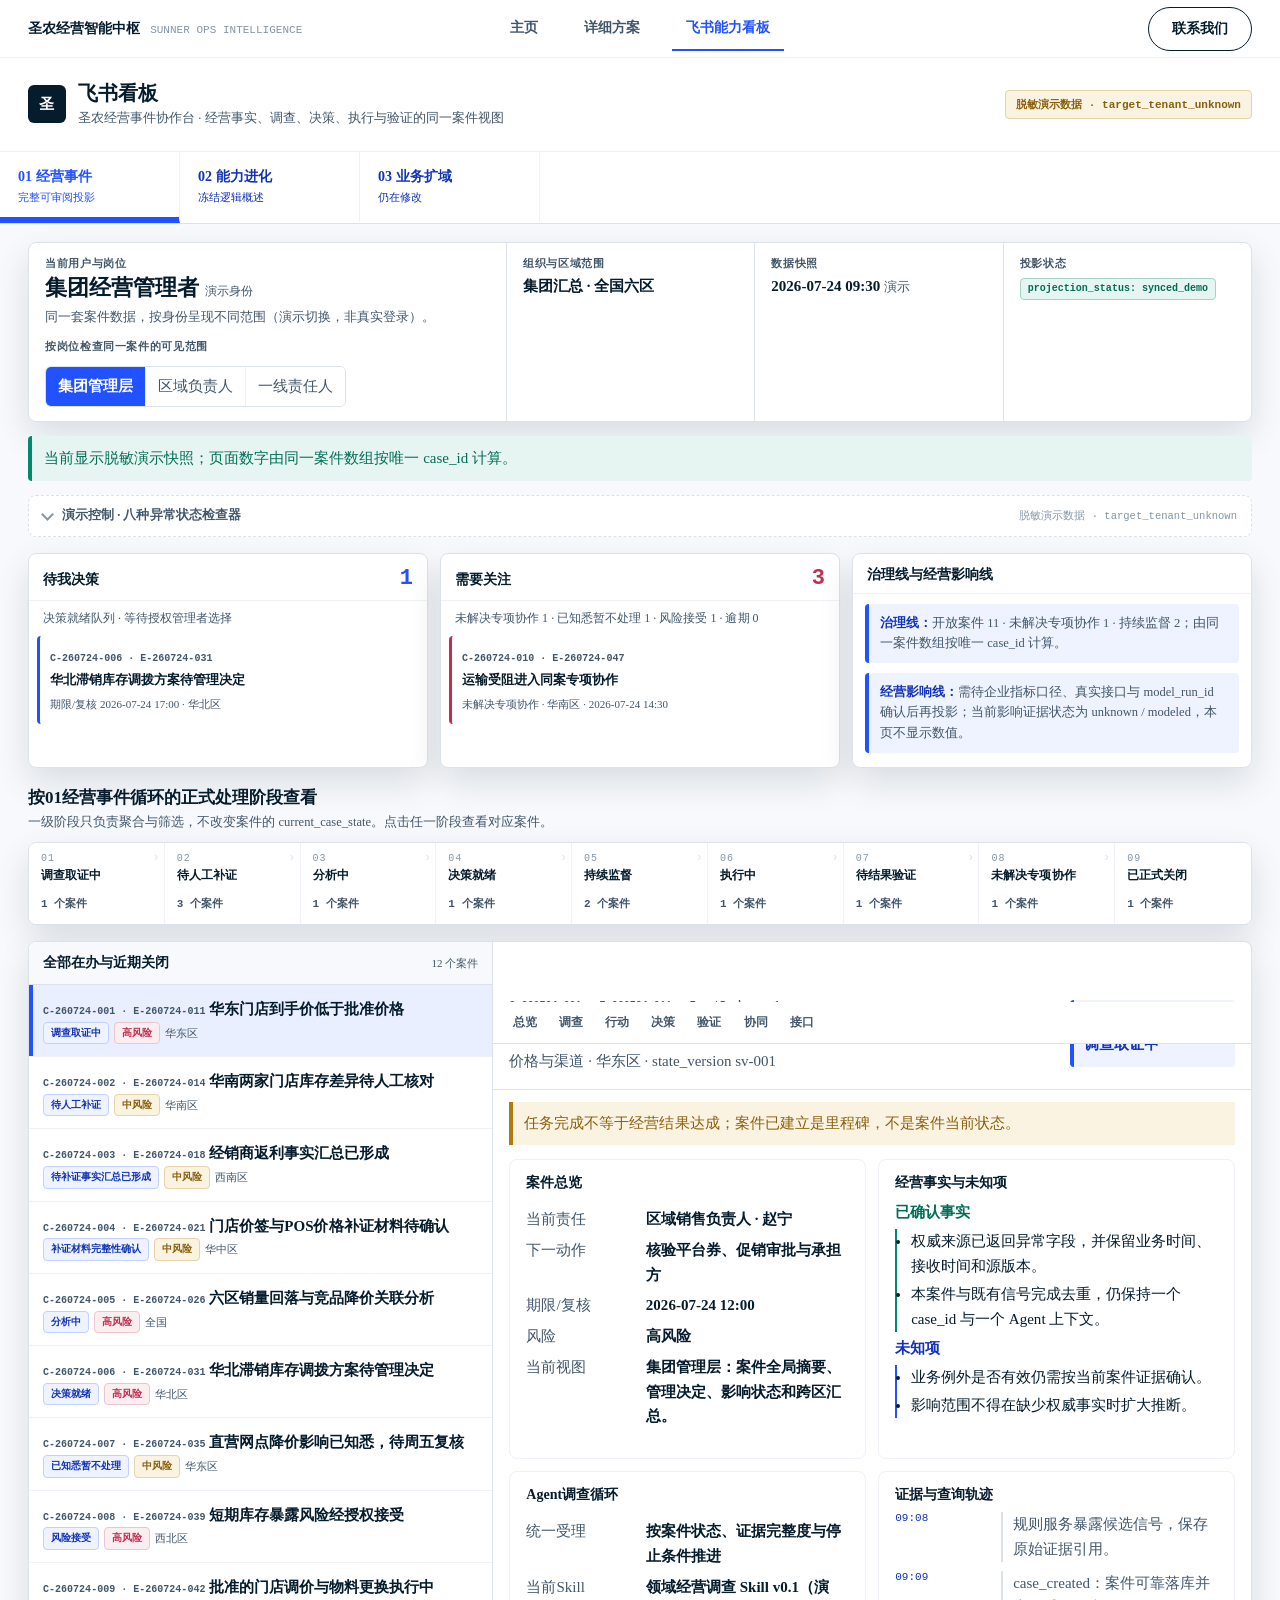
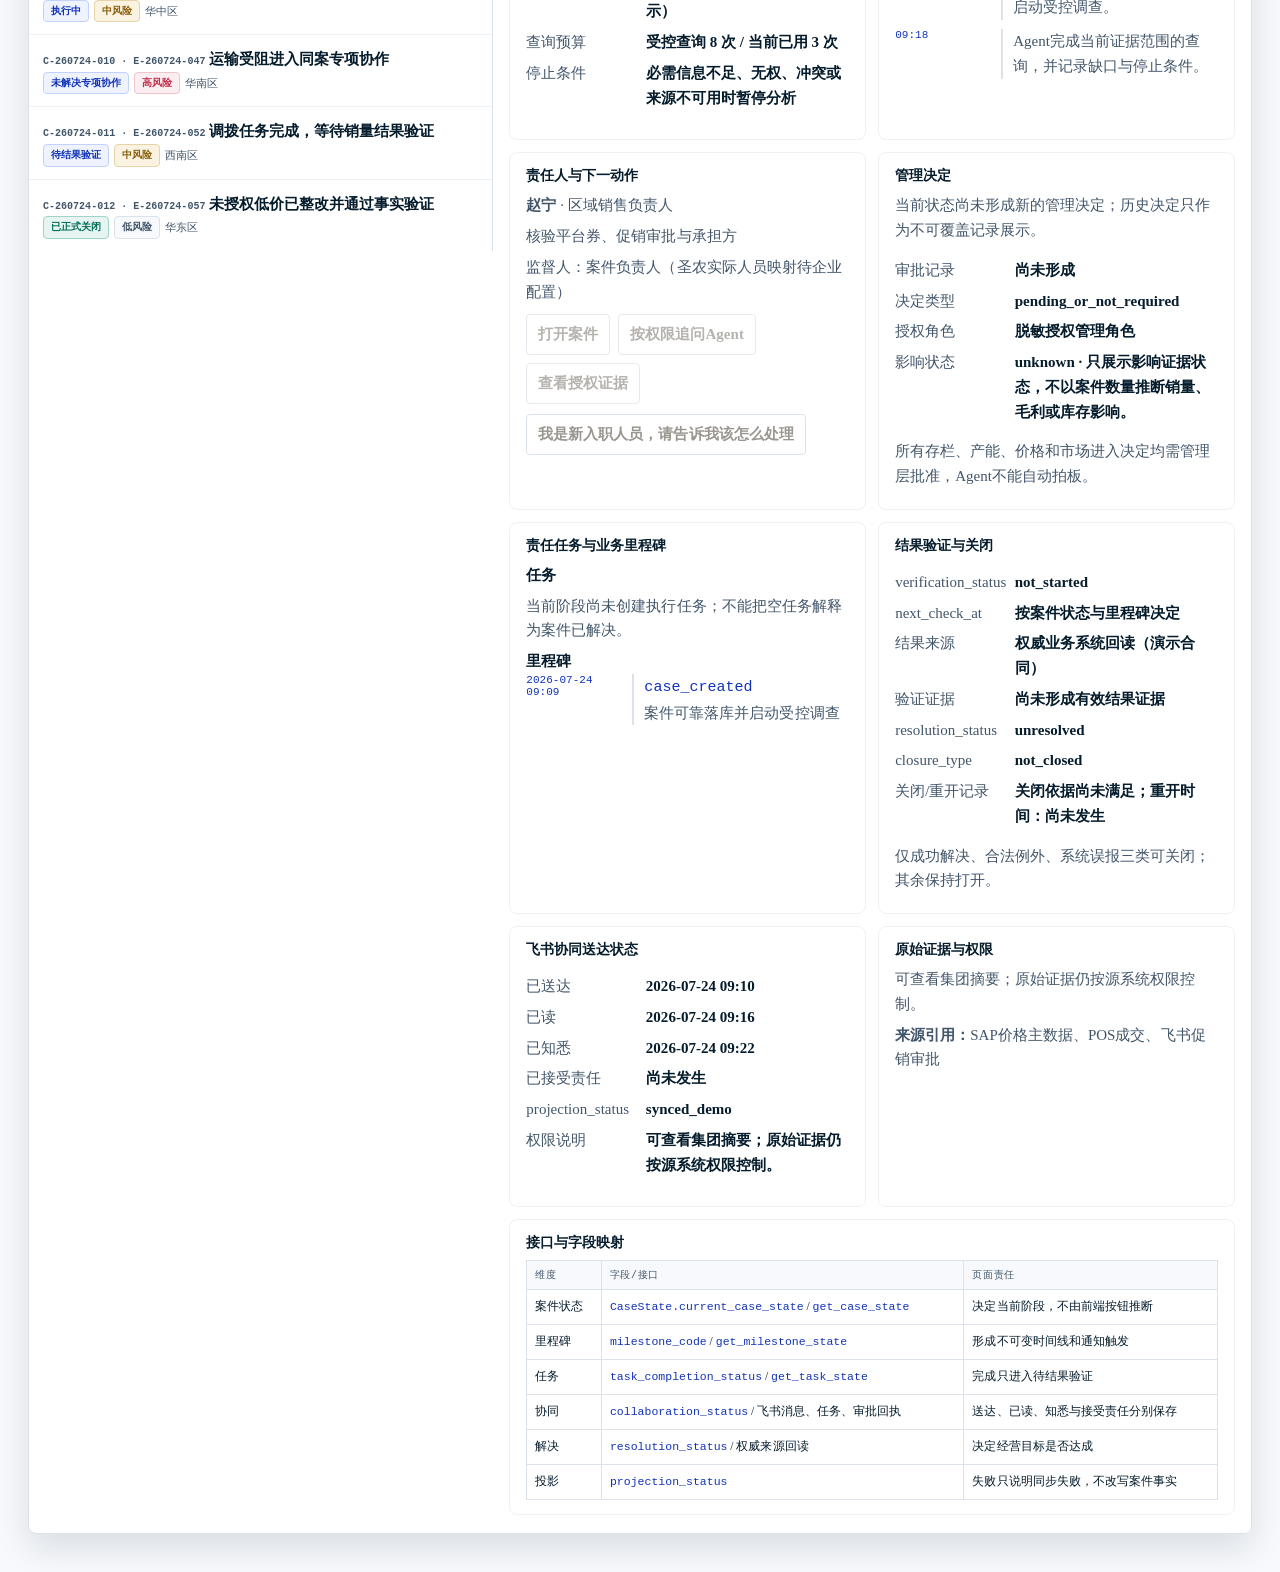
==== dashboard/index.html @ e21304a8 "feat: 新首页 + 三循环灵动报告网站" ====
<!doctype html>
<html lang="zh-CN">
<head>
  <meta charset="utf-8">
  <meta name="viewport" content="width=device-width, initial-scale=1">
  <title>飞书看板 · 圣农经营智能中枢</title>
  <style data-visual-language="sunner-editorial">
    :root {
      color-scheme: light;
      --paper: #ffffff;
      --paper-hi: #f7f9fc;
      --ink: #051c2c;
      --ink-md: #42566a;
      --ink-lo: #8595a6;
      --line: #dbe2ea;
      --line-lo: #eef1f6;
      --accent: #2251ff;
      --accent-deep: #1233b8;
      --accent-wash: #e9efff;
      --accent-soft: #eef3ff;
      --accent-line: #c2d1ff;
      --copper: #b07a10;
      --copper-ink: #8a5f0c;
      --copper-soft: #faf3e2;
      --copper-line: #e6d3a8;
      --green: #008a6d;
      --green-ink: #006e57;
      --green-soft: #e6f5f1;
      --green-line: #9fd4c6;
      --neg: #c22f4e;
      --neg-soft: #fbeef1;
      --neg-line: #eec4cd;
      --neutral-action: #9a9690;
      --serif: "et-book", "Iowan Old Style", "Songti SC", "Noto Serif CJK SC", Palatino, Georgia, serif;
      --mono: Menlo, Consolas, "SF Mono", ui-monospace, monospace;
      --shadow: 0 14px 34px rgba(5, 28, 44, .12);
      --radius: 8px;
    }

    * { box-sizing: border-box; }
    html { min-width: 0; background: var(--paper); scroll-behavior: smooth; }
    body {
      margin: 0;
      min-width: 0;
      color: var(--ink);
      background: var(--paper);
      font: 15px/1.65 var(--serif);
      letter-spacing: 0.001em;
    }
    a { color: var(--accent-deep); text-decoration: none; }
    a:hover { color: var(--accent); }
    button, select, input { font: inherit; letter-spacing: inherit; }
    button { cursor: pointer; }
    button:focus-visible, select:focus-visible, input:focus-visible, [tabindex]:focus-visible, a:focus-visible, summary:focus-visible {
      outline: 2px solid var(--accent);
      outline-offset: 2px;
    }
    ::selection { background: rgba(34, 81, 255, .15); }
    [hidden] { display: none !important; }

    #progress-bar {
      position: fixed; top: 0; left: 0; right: 0; height: 2px;
      background: var(--accent); transform-origin: 0 50%; transform: scaleX(0);
      z-index: 120;
    }

    .topnav {
      position: sticky; top: 0; z-index: 100;
      display: grid; grid-template-columns: 1fr auto 1fr; align-items: center;
      padding: 0 28px; min-height: 58px;
      background: rgba(255, 255, 255, .92); backdrop-filter: blur(8px);
      border-bottom: 1px solid var(--line-lo);
    }
    .topnav .brand { font: 700 14px var(--serif); color: var(--ink); }
    .topnav .brand span { color: var(--ink-lo); font: 11px var(--mono); margin-left: 10px; }
    .topnav .center { display: flex; gap: 18px; }
    .topnav .center > a, .topnav .nav-item > a {
      min-height: 44px; display: inline-flex; align-items: center;
      padding: 8px 14px; color: var(--ink-md); font: 700 13.5px var(--serif);
      border-bottom: 2px solid transparent;
    }
    .topnav .center > a:hover, .topnav .nav-item > a:hover { color: var(--ink); }
    .topnav .center > a.active, .topnav .nav-item > a.active { color: var(--accent); border-bottom-color: var(--accent); }

    .dd { position: relative; }
    .dd .menu {
      position: absolute; z-index: 120;
      background: #fff; border: 1.5px solid var(--ink); border-radius: 8px;
      box-shadow: 0 14px 34px rgba(5, 28, 44, .12);
      opacity: 0; visibility: hidden;
      transition: opacity 180ms cubic-bezier(0.16, 1, 0.3, 1) 120ms, transform 180ms cubic-bezier(0.16, 1, 0.3, 1) 120ms, visibility 0s linear 320ms;
    }
    .dd:hover .menu,
    .dd .trigger:focus-visible + .menu,
    .dd:focus-within .menu,
    .dd.open .menu {
      opacity: 1; visibility: visible;
      transition-delay: 0s, 0s, 0s;
    }
    .dd.esc-closed .menu { opacity: 0 !important; visibility: hidden !important; }
    .dd:hover .trigger, .dd:focus-within .trigger, .dd.open .trigger { color: var(--ink); }
    .menu a.mi {
      display: flex; align-items: baseline; gap: 10px;
      padding: 10px 12px; border-radius: 5px;
      color: var(--ink); font: 700 14px var(--serif); white-space: nowrap;
    }
    .menu a.mi:hover, .menu a.mi:focus-visible { background: var(--paper-hi); color: var(--accent); outline: none; }
    .menu a.mi .no { font: 10px var(--mono); color: var(--accent); letter-spacing: .12em; }
    .menu a.mi small { display: block; margin-top: 2px; font: 400 11.5px var(--serif); color: var(--ink-lo); white-space: nowrap; }
    .menu a.mi:hover small, .menu a.mi:focus-visible small { color: var(--ink-md); }
    .vb-menu { top: calc(100% + 4px); left: 50%; transform: translate(-50%, 6px); min-width: 250px; padding: 8px; }
    .dd:hover .vb-menu, .dd .trigger:focus-visible + .vb-menu, .dd:focus-within .vb-menu, .dd.open .vb-menu { transform: translate(-50%, 0); }
    .topnav .contact-link {
      justify-self: end; min-width: 104px; min-height: 44px;
      display: inline-flex; align-items: center; justify-content: center;
      padding: 8px 18px; border: 1px solid var(--ink); border-radius: 999px;
      color: var(--ink); font: 700 13.5px var(--serif);
      transition: color 180ms ease, background 180ms ease;
    }
    .topnav .contact-link:hover { color: #fff; background: var(--ink); }

    .app-shell { min-width: 0; background: var(--paper); }

    @keyframes pageFadeIn { from { opacity: 0; transform: translateY(10px); } to { opacity: 1; transform: none; } }
    .topnav { animation: pageFadeIn 480ms ease-out both; }
    .app-shell { animation: pageFadeIn 620ms ease-out 80ms both; }
    .topbar {
      display: flex;
      align-items: center;
      justify-content: space-between;
      gap: 20px;
      padding: 22px 28px;
      color: var(--ink);
      background: var(--paper);
      border-bottom: 1px solid var(--line-lo);
    }
    .topbar .brand { display: flex; align-items: center; gap: 12px; min-width: 0; }
    .brand-mark {
      display: grid;
      place-items: center;
      width: 38px;
      height: 38px;
      flex: 0 0 38px;
      color: #fff;
      background: var(--ink);
      border-radius: 6px;
      font-weight: 700;
    }
    .topbar .brand h1 { margin: 0; font: 700 20px/1.3 var(--serif); }
    .topbar .brand p { margin: 2px 0 0; color: var(--ink-md); font-size: 12.5px; }
    .environment {
      flex: 0 0 auto;
      padding: 6px 10px;
      color: var(--copper-ink);
      background: var(--copper-soft);
      border: 1px solid var(--copper-line);
      border-radius: 4px;
      font: 600 11px var(--mono);
    }

    .module-bar {
      display: flex;
      align-items: stretch;
      gap: 0;
      overflow-x: auto;
      background: var(--paper);
      border-bottom: 1px solid var(--line);
    }
    .module-tab {
      min-width: 180px;
      padding: 13px 18px;
      color: var(--ink-md);
      background: transparent;
      border: 0;
      border-right: 1px solid var(--line-lo);
      border-bottom: 3px solid transparent;
      text-align: left;
    }
    .module-tab strong { display: block; color: inherit; font-size: 14px; }
    .module-tab span { display: block; margin-top: 1px; font-size: 11px; font-family: var(--mono); }
    .module-tab:hover { color: var(--ink); background: var(--paper-hi); }
    .module-tab[data-module="evolution"],
    .module-tab[data-module="expansion"] { color: var(--accent-deep); }
    .module-tab[aria-selected="true"] {
      color: var(--accent);
      background: var(--paper);
      border-bottom-color: var(--accent);
      box-shadow: inset 0 -3px var(--accent);
    }
    .module-tab[data-module="evolution"][aria-selected="true"],
    .module-tab[data-module="expansion"][aria-selected="true"] {
      color: var(--accent-deep);
      background: var(--paper);
      border-bottom-color: var(--accent-deep);
      box-shadow: inset 0 -3px var(--accent-deep);
    }

    main { min-width: 0; padding: 18px 28px 44px; background: var(--paper-hi); }
    .pane { min-width: 0; max-width: 1600px; margin: 0 auto; }
    .identity-strip {
      display: grid;
      grid-template-columns: minmax(330px, 1.35fr) repeat(3, minmax(150px, .7fr));
      gap: 1px;
      overflow: hidden;
      background: var(--line);
      border: 1px solid var(--line);
      border-radius: var(--radius);
      box-shadow: var(--shadow);
    }
    .identity-cell { min-width: 0; padding: 14px 16px; background: var(--paper); }
    .eyebrow { color: var(--ink-md); font: 700 10.5px var(--mono); letter-spacing: .06em; }
    .identity-value { margin-top: 3px; font-weight: 700; overflow-wrap: anywhere; }
    .identity-value small { color: var(--ink-md); font-weight: 500; }
    .identity-value [data-projection-badge] { font-family: var(--mono); }
    .identity-lead .identity-value { font: 700 22px/1.3 var(--serif); }
    .identity-lead .identity-value small { font: 500 12px var(--serif); }
    .identity-note { margin: 5px 0 12px; color: var(--ink-md); font-size: 12.5px; }
    .identity-lead .segmented { margin-top: 6px; }

    .controls-row {
      display: flex;
      align-items: flex-end;
      gap: 24px;
      flex-wrap: wrap;
      margin: 0;
      padding: 4px 14px 14px;
    }
    .control-group { min-width: 0; }
    .control-label { display: block; margin-bottom: 6px; color: var(--ink-md); font: 700 10.5px var(--mono); letter-spacing: .06em; }
    .segmented { display: inline-flex; max-width: 100%; overflow-x: auto; border: 1px solid var(--line); border-radius: 6px; }
    .segmented button {
      min-height: 36px;
      padding: 7px 12px;
      white-space: nowrap;
      color: var(--ink-md);
      background: var(--paper);
      border: 0;
      border-right: 1px solid var(--line-lo);
    }
    .segmented button:last-child { border-right: 0; }
    .segmented button:hover { color: var(--ink); background: var(--paper-hi); }
    .segmented button[aria-pressed="true"] { color: #fff; background: var(--accent); font-weight: 700; }
    .runtime-select {
      min-height: 36px;
      min-width: 190px;
      padding: 6px 32px 6px 10px;
      color: var(--ink);
      background: var(--paper);
      border: 1px solid var(--line);
      border-radius: 6px;
    }

    .demo-controls {
      margin: 0 0 16px;
      background: var(--paper);
      border: 1px dashed var(--line);
      border-radius: var(--radius);
    }
    .demo-controls > summary {
      display: flex; align-items: center; gap: 10px;
      min-height: 40px; padding: 9px 14px;
      color: var(--ink-md); font: 700 12.5px var(--serif);
      cursor: pointer; list-style: none;
      border-radius: var(--radius);
    }
    .demo-controls > summary::-webkit-details-marker { display: none; }
    .demo-controls > summary::before {
      content: ""; width: 7px; height: 7px; flex: 0 0 7px;
      border-right: 2px solid var(--ink-lo); border-bottom: 2px solid var(--ink-lo);
      transform: rotate(45deg); margin-top: -3px;
      transition: transform 160ms ease;
    }
    .demo-controls[open] > summary::before { transform: rotate(225deg); margin-top: 3px; }
    .demo-controls > summary:hover { color: var(--ink); background: var(--paper-hi); }
    .demo-controls-hint { margin-left: auto; color: var(--ink-lo); font: 10.5px var(--mono); }
    .demo-controls > .controls-row { border-top: 1px solid var(--line-lo); padding-top: 12px; }
    .demo-controls-note { max-width: 560px; margin: 0; color: var(--ink-md); font-size: 12px; }

    .runtime-banner {
      margin: 14px 0;
      padding: 10px 12px;
      color: var(--green-ink);
      background: var(--green-soft);
      border-left: 4px solid var(--green);
      border-radius: 4px;
    }
    .runtime-banner[data-tone="warn"] { color: var(--copper-ink); background: var(--copper-soft); border-left-color: var(--copper); }
    .runtime-banner[data-tone="danger"] { color: var(--neg); background: var(--neg-soft); border-left-color: var(--neg); }
    body:has(#runtimeState option[value="loading"]:checked) .runtime-banner {
      color: var(--ink-md);
      background: var(--paper-hi);
      border-left-color: var(--ink-lo);
    }
    .runtime-blocker {
      min-height: 220px;
      margin: 14px 0;
      padding: 34px 24px;
      color: var(--ink);
      background: var(--paper);
      border: 1px solid var(--line);
      border-top: 4px solid var(--copper);
      border-radius: var(--radius);
      box-shadow: var(--shadow);
    }
    .runtime-blocker strong { display: block; margin-bottom: 8px; font-size: 17px; }
    .runtime-blocker p { max-width: 760px; margin: 0; color: var(--ink-md); }
    body:has(#runtimeState option[value="empty"]:checked) .runtime-blocker,
    body:has(#runtimeState option[value="stale"]:checked) .runtime-blocker { border-top-color: var(--copper); }
    body:has(#runtimeState option[value="forbidden"]:checked) .runtime-blocker,
    body:has(#runtimeState option[value="conflict"]:checked) .runtime-blocker,
    body:has(#runtimeState option[value="unavailable"]:checked) .runtime-blocker,
    body:has(#runtimeState option[value="projection_failed"]:checked) .runtime-blocker { border-top-color: var(--neg); }
    .pill.state[data-projection-badge] {
      color: var(--green-ink);
      background: var(--green-soft);
      border: 1px solid var(--green-line);
    }
    body:has(#runtimeState option[value="loading"]:checked) .pill.state[data-projection-badge] {
      color: var(--ink-md);
      background: var(--paper-hi);
      border-color: var(--line);
    }
    body:has(#runtimeState option[value="empty"]:checked) .pill.state[data-projection-badge],
    body:has(#runtimeState option[value="stale"]:checked) .pill.state[data-projection-badge] {
      color: var(--copper-ink);
      background: var(--copper-soft);
      border-color: var(--copper-line);
    }
    body:has(#runtimeState option[value="forbidden"]:checked) .pill.state[data-projection-badge],
    body:has(#runtimeState option[value="conflict"]:checked) .pill.state[data-projection-badge],
    body:has(#runtimeState option[value="unavailable"]:checked) .pill.state[data-projection-badge],
    body:has(#runtimeState option[value="projection_failed"]:checked) .pill.state[data-projection-badge] {
      color: var(--neg);
      background: var(--neg-soft);
      border-color: var(--neg-line);
    }

    .role-home {
      display: grid;
      grid-template-columns: repeat(3, minmax(0, 1fr));
      gap: 12px;
      margin: 0 0 18px;
    }
    .rh-card {
      min-width: 0;
      display: flex; flex-direction: column;
      background: var(--paper);
      border: 1px solid var(--line);
      border-radius: var(--radius);
      box-shadow: var(--shadow);
      overflow: hidden;
    }
    .rh-head {
      display: flex; align-items: baseline; justify-content: space-between; gap: 8px;
      padding: 12px 14px 9px;
      border-bottom: 1px solid var(--line-lo);
    }
    .rh-head h3 { margin: 0; font: 700 14px var(--serif); }
    .rh-count { font: 700 22px var(--mono); color: var(--accent); }
    .rh-tone-warn .rh-count { color: var(--copper); }
    .rh-tone-neg .rh-count { color: var(--neg); }
    .rh-sub { margin: 0; padding: 8px 14px 0; color: var(--ink-md); font-size: 12px; }
    .rh-list { display: grid; gap: 2px; padding: 8px; }
    .queue-row {
      display: block; width: 100%; min-width: 0;
      padding: 8px 10px;
      color: var(--ink);
      background: var(--paper);
      border: 0;
      border-left: 3px solid var(--accent);
      border-radius: 4px;
      text-align: left;
    }
    .rh-tone-warn .queue-row { border-left-color: var(--copper); }
    .rh-tone-neg .queue-row { border-left-color: var(--neg); }
    .queue-row:hover { background: var(--paper-hi); }
    .queue-row .q-id { color: var(--ink-md); font: 600 10px var(--mono); }
    .queue-row .q-title { display: block; margin: 2px 0; font: 700 13px var(--serif); overflow-wrap: anywhere; }
    .queue-row .q-meta { color: var(--ink-md); font-size: 11px; }
    .rh-empty {
      margin: 10px 12px 14px;
      padding: 10px 12px;
      color: var(--ink-md);
      background: var(--paper-hi);
      border: 1px dashed var(--line);
      border-radius: 6px;
      font-size: 12.5px;
    }
    .rh-note {
      margin: 10px 12px 0;
      padding: 9px 11px;
      color: var(--ink-md);
      background: var(--accent-soft);
      border-left: 4px solid var(--accent);
      border-radius: 4px;
      font-size: 12.5px;
    }
    .rh-note:last-child { margin-bottom: 14px; }
    .rh-note strong { color: var(--accent-deep); }
    .rh-actions { margin-top: auto; padding: 12px 14px 14px; }
    .rh-dist { display: grid; padding: 8px 14px 4px; }
    .rh-dist-row {
      display: flex; align-items: baseline; justify-content: space-between; gap: 10px;
      padding: 5px 0;
      border-bottom: 1px solid var(--line-lo);
      font-size: 12.5px;
    }
    .rh-dist-row:last-child { border-bottom: 0; }
    .rh-dist-row b { font: 700 13px var(--mono); color: var(--accent); }

    .section-title { margin: 0; font: 700 17px/1.4 var(--serif); }
    .section-help { margin: 2px 0 10px; color: var(--ink-md); font-size: 12.5px; }
    .stage-nav {
      display: grid;
      grid-template-columns: repeat(9, minmax(0, 1fr));
      gap: 0;
      overflow: hidden;
      padding-bottom: 0;
      background: var(--paper);
      border: 1px solid var(--line);
      border-radius: var(--radius);
      box-shadow: var(--shadow);
    }
    .stage-button {
      position: relative;
      min-width: 0;
      min-height: 76px;
      padding: 10px 12px 9px;
      color: var(--ink-md);
      background: var(--paper);
      border: 0;
      border-right: 1px solid var(--line-lo);
      border-radius: 0;
      text-align: left;
    }
    .stage-button:last-child { border-right: 0; }
    .stage-button:not(:last-child)::after {
      content: "›";
      position: absolute; right: 4px; top: 8px;
      color: var(--line); font: 12px var(--mono);
    }
    .stage-button:hover { color: var(--ink); background: var(--paper-hi); }
    .stage-button[aria-pressed="true"] {
      color: var(--accent);
      background: var(--accent-soft);
      box-shadow: inset 0 -3px var(--accent);
    }
    .stage-index { display: block; color: var(--ink-lo); font: 10px var(--mono); letter-spacing: .1em; }
    .stage-button[aria-pressed="true"] .stage-index { color: var(--accent); }
    .stage-name { display: block; margin: 2px 0 4px; font-size: 12px; font-weight: 700; color: var(--ink); overflow-wrap: anywhere; }
    .stage-button[aria-pressed="true"] .stage-name { color: var(--accent); }
    .stage-count { font: 600 11px var(--mono); }
    .stage-button:disabled { cursor: not-allowed; opacity: .55; }
    .substate-panel {
      display: flex;
      align-items: center;
      gap: 8px;
      margin-top: 8px;
      padding: 9px 10px;
      background: var(--copper-soft);
      border: 1px solid var(--copper-line);
      border-radius: 6px;
    }
    .substate-panel > span { color: var(--copper-ink); font-size: 12px; font-weight: 700; }
    .substate-panel button {
      padding: 6px 10px;
      color: var(--copper-ink);
      background: #fff;
      border: 1px solid #d9c48f;
      border-radius: 4px;
    }
    .substate-panel button:hover { background: var(--paper-hi); }
    .substate-panel button[aria-pressed="true"] { color: #fff; background: var(--copper); border-color: var(--copper); }

    .case-workspace {
      display: grid;
      grid-template-columns: minmax(330px, 38fr) minmax(0, 62fr);
      gap: 0;
      margin-top: 16px;
      min-width: 0;
      align-items: start;
      overflow: hidden;
      background: var(--paper);
      border: 1px solid var(--line);
      border-radius: var(--radius);
      box-shadow: var(--shadow);
    }
    .case-list-shell, .case-detail {
      min-width: 0;
      background: var(--paper);
    }
    .case-list-shell { border-right: 1px solid var(--line); }
    .case-detail-col { min-width: 0; display: flex; flex-direction: column; }
    .detail-anchor {
      display: flex; align-items: center; gap: 2px;
      overflow-x: auto;
      padding: 8px 10px;
      background: var(--paper);
      border-bottom: 1px solid var(--line);
      position: sticky; top: 60px; z-index: 20;
    }
    .detail-anchor a {
      flex: 0 0 auto;
      padding: 5px 10px; border-radius: 999px;
      color: var(--ink-md); font: 700 11.5px var(--serif);
    }
    .detail-anchor a:hover, .detail-anchor a:focus-visible { color: var(--accent); background: var(--accent-soft); outline: none; }
    .panel-header {
      display: flex;
      align-items: center;
      justify-content: space-between;
      gap: 8px;
      padding: 12px 14px;
      background: var(--paper-hi);
      border-bottom: 1px solid var(--line);
    }
    .panel-header h3 { margin: 0; font: 700 14px var(--serif); }
    .panel-header span { color: var(--ink-md); font-size: 11px; }
    .case-list { display: grid; max-height: 980px; overflow-y: auto; background: var(--paper); }
    .case-row {
      display: block;
      width: 100%;
      min-width: 0;
      padding: 12px 14px;
      color: inherit;
      background: var(--paper);
      border: 0;
      border-bottom: 1px solid var(--line-lo);
      text-align: left;
    }
    .case-row:last-child { border-bottom: 0; }
    .case-row:hover { background: var(--paper-hi); }
    .case-row[aria-current="true"] { background: var(--accent-wash); box-shadow: inset 4px 0 var(--accent); }
    .case-id { color: var(--ink-md); font: 600 10px var(--mono); }
    .case-title { margin: 3px 0 7px; font-weight: 700; overflow-wrap: anywhere; }
    .case-meta { display: flex; flex-wrap: wrap; gap: 5px; align-items: center; color: var(--ink-md); font-size: 11px; }
    .pill {
      display: inline-flex; align-items: center; min-height: 22px;
      padding: 2px 7px;
      border: 1px solid var(--line);
      border-radius: 4px;
      font-size: 10px;
      font-weight: 700;
    }
    .pill.state { color: var(--accent-deep); background: var(--accent-soft); border-color: var(--accent-line); }
    .case-row[data-case-state="closed"] .pill.state { color: var(--green-ink); background: var(--green-soft); border-color: var(--green-line); }
    .pill.risk-high { color: var(--neg); background: var(--neg-soft); border-color: var(--neg-line); }
    .pill.risk-medium { color: var(--copper-ink); background: var(--copper-soft); border-color: var(--copper-line); }
    .pill.risk-low { color: var(--ink-md); background: var(--paper-hi); border-color: var(--line); }

    .case-detail { overflow: hidden; }
    .case-hero {
      display: flex;
      align-items: flex-start;
      justify-content: space-between;
      gap: 16px;
      padding: 16px;
      background: var(--paper);
      border-bottom: 1px solid var(--line);
    }
    .case-hero h2 { margin: 4px 0 7px; font: 700 20px/1.35 var(--serif); overflow-wrap: anywhere; }
    .case-hero p { margin: 0; color: var(--ink-md); }
    .case-state-box { flex: 0 0 165px; padding: 10px; background: var(--accent-soft); border-left: 4px solid var(--accent); border-radius: 4px; }
    .case-state-box small { display: block; color: var(--ink-md); font-family: var(--mono); }
    .case-state-box strong { display: block; margin-top: 2px; color: var(--accent-deep); overflow-wrap: anywhere; }
    .truth-note {
      margin: 12px 16px 0;
      padding: 9px 11px;
      color: var(--copper-ink);
      background: var(--copper-soft);
      border-left: 4px solid var(--copper);
    }
    .detail-grid { display: grid; grid-template-columns: repeat(2, minmax(0, 1fr)); gap: 12px; padding: 14px 16px 18px; }
    .detail-section {
      min-width: 0;
      padding: 14px 16px;
      background: var(--paper);
      border: 1px solid var(--line-lo);
      border-radius: 8px;
      scroll-margin-top: 132px;
    }
    .detail-section.full { grid-column: 1 / -1; }
    .detail-section h3 { margin: 0 0 8px; font: 700 14px var(--serif); }
    .detail-section p { margin: 6px 0; color: var(--ink-md); }
    .detail-section:nth-child(2) > strong:first-of-type { color: var(--green-ink); }
    .detail-section:nth-child(2) > strong:nth-of-type(2) { color: var(--accent-deep); }
    .detail-section:nth-child(2) > .fact-list:first-of-type {
      padding-left: 14px;
      border-left: 2px solid var(--green);
    }
    .detail-section:nth-child(2) > .fact-list:nth-of-type(2) {
      padding-left: 14px;
      border-left: 2px solid var(--accent);
    }
    .fact-list, .mini-list { margin: 0; padding-left: 18px; }
    .fact-list li, .mini-list li { margin: 4px 0; overflow-wrap: anywhere; }
    .kv-grid { display: grid; grid-template-columns: minmax(105px, .7fr) minmax(0, 1.3fr); gap: 6px 10px; }
    .kv-grid dt { color: var(--ink-md); }
    .kv-grid dd { margin: 0; font-weight: 600; overflow-wrap: anywhere; }
    .timeline { display: grid; gap: 9px; }
    .timeline-item { display: grid; grid-template-columns: 96px minmax(0, 1fr); gap: 10px; }
    .timeline-item time { color: var(--accent-deep); font: 11px var(--mono); }
    .timeline-item div { padding-left: 10px; border-left: 2px solid var(--line); color: var(--ink-md); overflow-wrap: anywhere; }
    .action-row { display: flex; flex-wrap: wrap; gap: 8px; margin-top: 10px; }
    .action-button {
      min-height: 36px;
      padding: 7px 11px;
      color: #fff;
      background: var(--accent);
      border: 1px solid var(--accent);
      border-radius: 4px;
      font-weight: 700;
    }
    .action-button:hover { background: var(--accent-deep); border-color: var(--accent-deep); }
    .action-button.secondary {
      color: var(--neutral-action);
      background: var(--paper);
      border-color: var(--line);
    }
    .action-button.secondary:hover { color: var(--ink-md); border-color: var(--ink-lo); }
    .action-button[aria-disabled="true"] { cursor: default; opacity: .72; }
    .permission-box { padding: 9px 10px; color: var(--neg); background: var(--neg-soft); border: 1px solid var(--neg-line); border-radius: 4px; }
    .code-table { width: 100%; border-collapse: collapse; font-size: 11.5px; background: var(--paper); }
    .code-table th, .code-table td { padding: 7px 8px; border: 1px solid var(--line); text-align: left; vertical-align: top; overflow-wrap: anywhere; }
    .code-table th { color: var(--ink-md); background: var(--paper-hi); font: 10px var(--mono); letter-spacing: .06em; }
    code { color: var(--accent-deep); font-family: var(--mono); overflow-wrap: anywhere; }

    .boundary-page { max-width: 1050px; margin: 0 auto; }
    .boundary-header {
      padding: 22px;
      background: var(--paper);
      border: 1.5px solid var(--ink);
      border-radius: var(--radius);
      box-shadow: var(--shadow);
    }
    .boundary-header h2 { margin: 4px 0 8px; font: 700 23px/1.3 var(--serif); }
    .boundary-header p { margin: 0; color: var(--ink-md); }
    .status-ribbon {
      display: inline-block; padding: 5px 8px;
      color: var(--accent-deep);
      background: var(--accent-soft);
      border: 1px solid var(--accent-line);
      border-radius: 4px;
      font: 600 11px var(--mono);
    }
    .logic-flow { display: grid; grid-template-columns: repeat(4, minmax(0, 1fr)); gap: 8px; margin-top: 14px; }
    .logic-node {
      position: relative; min-height: 76px; padding: 11px;
      color: var(--ink);
      background: var(--paper);
      border: 1px solid var(--line);
      border-top: 4px solid var(--accent);
      border-radius: 6px;
      font-size: 12px;
      font-weight: 700;
    }
    .logic-node small { display: block; margin-top: 4px; color: var(--ink-md); font-weight: 500; }
    .boundary-band {
      margin-top: 14px; padding: 16px 18px;
      color: var(--ink-md);
      background: var(--accent-soft);
      border-left: 4px solid var(--accent);
    }
    .boundary-band strong { color: var(--accent-deep); }

    .dialog-backdrop {
      position: fixed; inset: 0; z-index: 200;
      display: grid; place-items: center; padding: 18px;
      background: rgba(5, 28, 44, .45);
    }
    .dialog {
      width: min(680px, 100%);
      max-height: calc(100vh - 36px);
      overflow-y: auto;
      color: var(--ink);
      background: var(--paper);
      border: 1.5px solid var(--ink);
      border-radius: 8px;
      box-shadow: 0 24px 60px rgba(5, 28, 44, .2);
    }
    .dialog-header { display: flex; justify-content: space-between; gap: 12px; padding: 16px 18px; border-bottom: 1px solid var(--line); }
    .dialog-header h2 { margin: 0; font: 700 18px var(--serif); }
    .icon-button {
      display: grid; place-items: center; width: 34px; height: 34px; flex: 0 0 34px;
      color: var(--ink);
      background: var(--paper);
      border: 1px solid var(--line);
      border-radius: 6px;
      font-size: 18px;
    }
    .icon-button:hover { color: var(--accent); border-color: var(--accent); }
    .dialog-body { padding: 16px 18px 20px; }
    .guidance-block { padding: 10px 0; border-bottom: 1px solid var(--line-lo); }
    .guidance-block:last-child { border-bottom: 0; }
    .guidance-block strong { display: block; margin-bottom: 3px; }
    .guidance-block p, .dialog-body > p { margin: 0; color: var(--ink-md); }

    @media (max-width: 1120px) {
      .identity-strip { grid-template-columns: repeat(2, minmax(0, 1fr)); }
      .identity-lead { grid-column: 1 / -1; }
      .stage-nav { grid-template-columns: repeat(5, minmax(120px, 1fr)); }
      .logic-flow { grid-template-columns: repeat(3, minmax(0, 1fr)); }
    }
    @media (max-width: 960px) {
      .case-workspace { grid-template-columns: minmax(0, 1fr); }
      .case-list-shell { border-right: 0; border-bottom: 1px solid var(--line); }
      .case-list { max-height: 420px; }
    }
    @media (max-width: 860px) {
      .topbar { align-items: flex-start; padding: 16px 18px; }
      main { padding: 12px 12px 32px; }
      .controls-row { align-items: stretch; flex-direction: column; }
      .runtime-select { width: 100%; }
      .role-home { grid-template-columns: minmax(0, 1fr); }
      .case-hero { flex-direction: column; }
      .case-state-box { width: 100%; flex-basis: auto; }
      .detail-grid { grid-template-columns: minmax(0, 1fr); }
      .logic-flow { grid-template-columns: repeat(2, minmax(0, 1fr)); }
    }
    @media (max-width: 760px) {
      .topnav { grid-template-columns: 1fr auto; padding: 0 16px; }
      .topnav .center { display: none; }
    }
    @media (max-width: 620px) {
      .topbar { flex-direction: column; gap: 10px; }
      .environment { align-self: flex-start; }
      .module-bar { display: grid; grid-template-columns: minmax(0, 1fr); overflow-x: visible; }
      .module-tab {
        min-width: 0;
        border-right: 0;
        border-bottom: 1px solid var(--line-lo);
      }
      .module-tab:last-child { border-bottom: 0; }
      .identity-strip, .detail-grid { grid-template-columns: minmax(0, 1fr); }
      .stage-nav { grid-template-columns: repeat(2, minmax(0, 1fr)); }
      .stage-button { border-right: 1px solid var(--line-lo); border-bottom: 1px solid var(--line-lo); }
      .stage-button:nth-child(2n) { border-right: 0; }
      .stage-button:nth-last-child(-n + 2) { border-bottom: 0; }
      .stage-button::after { content: none !important; }
      .demo-controls-hint { display: none; }
      .detail-anchor { position: static; }
      .substate-panel { align-items: stretch; flex-direction: column; }
      .substate-panel button { width: 100%; text-align: left; }
      .case-hero, .truth-note { margin-left: 0; margin-right: 0; }
      .truth-note { margin-top: 10px; }
      .detail-grid { padding-left: 12px; padding-right: 12px; }
      .kv-grid { grid-template-columns: minmax(0, 1fr); }
      .kv-grid dd { margin-bottom: 5px; }
      .timeline-item { grid-template-columns: minmax(0, 1fr); gap: 2px; }
      .logic-flow { grid-template-columns: minmax(0, 1fr); }
      .code-table, .code-table thead, .code-table tbody,
      .code-table tr, .code-table th, .code-table td {
        display: block;
        width: 100%;
      }
      .code-table { overflow-x: visible; }
      .code-table tr { border-bottom: 1px solid var(--line); }
      .code-table tr:last-child { border-bottom: 0; }
      .code-table th, .code-table td { border: 0; border-bottom: 1px solid var(--line-lo); }
      .code-table tr > :last-child { border-bottom: 0; }
    }

    @media (prefers-reduced-motion: reduce) {
      *, *::before, *::after {
        scroll-behavior: auto !important;
        animation-duration: 0.01ms !important;
        animation-iteration-count: 1 !important;
        transition-duration: 0.01ms !important;
      }
    }
  </style>
</head>
<body data-current-role="group">
  <div id="progress-bar"></div>

  <nav class="topnav">
    <div class="brand">圣农经营智能中枢<span>SUNNER OPS INTELLIGENCE</span></div>
    <div class="center">
      <a href="../">主页</a>
      <div class="dd nav-item" data-dd>
        <a class="trigger" href="../report/" data-trigger aria-haspopup="true" aria-expanded="false">详细方案</a>
        <div class="menu vb-menu" role="navigation" aria-label="详细方案三个循环入口">
          <a class="mi" href="../report/"><span class="no">01</span><span><span>经营事件循环</span><small>事实到结果的完整闭环</small></span></a>
          <a class="mi" href="../report/02/"><span class="no">02</span><span><span>能力进化循环</span><small>案件沉淀为可复用能力</small></span></a>
          <a class="mi" href="../report/03/"><span class="no">03</span><span><span>业务扩域循环</span><small>试点经验复制到全域</small></span></a>
        </div>
      </div>
      <div class="dd nav-item" data-dd>
        <a class="trigger active" href="./" data-trigger aria-haspopup="true" aria-expanded="false" aria-current="page">飞书能力看板</a>
        <div class="menu vb-menu" role="navigation" aria-label="飞书能力看板两个入口">
          <a class="mi" href="./"><span class="no">01</span><span><span>飞书看板</span><small>同一案件数据 · 三角色视图</small></span></a>
          <a class="mi" href="report/"><span class="no">02</span><span><span>数据与接口透视</span><small>数据合同 · 接口 · 权限一页速览</small></span></a>
        </div>
      </div>
    </div>
    <a class="contact-link" href="../#contact">联系我们</a>
  </nav>

  <div class="app-shell">
    <header class="topbar">
      <div class="brand">
        <div class="brand-mark" aria-hidden="true">圣</div>
        <div>
          <h1>飞书看板</h1>
          <p>圣农经营事件协作台 · 经营事实、调查、决策、执行与验证的同一案件视图</p>
        </div>
      </div>
      <div class="environment">脱敏演示数据 · target_tenant_unknown</div>
    </header>

    <nav class="module-bar" aria-label="循环模块">
      <button class="module-tab" data-module="events" aria-selected="true"><strong>01 经营事件</strong><span>完整可审阅投影</span></button>
      <button class="module-tab" data-module="evolution" aria-selected="false"><strong>02 能力进化</strong><span>冻结逻辑概述</span></button>
      <button class="module-tab" data-module="expansion" aria-selected="false"><strong>03 业务扩域</strong><span>仍在修改</span></button>
    </nav>

    <main>
      <section class="pane" data-pane="events">
        <section class="identity-strip" aria-label="当前身份与数据范围">
          <div class="identity-cell identity-lead">
            <div class="eyebrow">当前用户与岗位</div>
            <div class="identity-value" id="identityUser">集团经营管理者 <small>演示身份</small></div>
            <p class="identity-note">同一套案件数据，按身份呈现不同范围（演示切换，非真实登录）。</p>
            <span class="control-label">按岗位检查同一案件的可见范围</span>
            <div class="segmented" aria-label="演示角色">
              <button data-role="group" aria-pressed="true">集团管理层</button>
              <button data-role="regional" aria-pressed="false">区域负责人</button>
              <button data-role="frontline" aria-pressed="false">一线责任人</button>
            </div>
          </div>
          <div class="identity-cell">
            <div class="eyebrow">组织与区域范围</div>
            <div class="identity-value" data-scope-label>集团汇总 · 全国六区</div>
          </div>
          <div class="identity-cell">
            <div class="eyebrow">数据快照</div>
            <div class="identity-value" data-snapshot-label>2026-07-24 09:30 <small>演示</small></div>
          </div>
          <div class="identity-cell">
            <div class="eyebrow">投影状态</div>
            <div class="identity-value"><span class="pill state" data-projection-badge>projection_status: synced_demo</span></div>
          </div>
        </section>

        <div class="runtime-banner" data-runtime-banner data-tone="info" role="status" aria-live="polite">当前显示脱敏演示快照；页面数字由同一案件数组按唯一 case_id 计算。</div>
        <section class="runtime-blocker" data-runtime-blocker role="status" aria-live="polite" hidden></section>

        <details class="demo-controls">
          <summary>演示控制 · 八种异常状态检查器<span class="demo-controls-hint">脱敏演示数据 · target_tenant_unknown</span></summary>
          <div class="controls-row">
            <label class="control-group" for="runtimeState">
              <span class="control-label">检查数据与投影异常状态</span>
              <select class="runtime-select" id="runtimeState">
                <option value="normal">normal · 正常</option>
                <option value="loading">loading · 正在读取</option>
                <option value="empty">empty · 当前范围无记录</option>
                <option value="forbidden">forbidden · 无权读取</option>
                <option value="stale">stale · 数据已过期</option>
                <option value="conflict">conflict · 版本冲突</option>
                <option value="unavailable">unavailable · 来源不可用</option>
                <option value="projection_failed">projection_failed · 投影失败</option>
              </select>
            </label>
            <p class="demo-controls-note">切换异常状态后，页面停止展示正常案件列表、阶段数量和案件详情，避免把旧快照、无权结果或失败投影冒充当前经营事实。</p>
          </div>
        </details>

        <section class="role-home" data-role-home aria-label="角色首页"></section>

        <section aria-labelledby="stageHeading">
          <h2 class="section-title" id="stageHeading">按01经营事件循环的正式处理阶段查看</h2>
          <p class="section-help">一级阶段只负责聚合与筛选，不改变案件的 current_case_state。点击任一阶段查看对应案件。</p>
          <div class="stage-nav" id="stageNav"></div>
          <div class="substate-panel" data-substate-panel hidden>
            <span>持续监督的两个正式状态：</span>
            <button data-substate="known_no_action" aria-pressed="false">已知悉暂不处理 <b id="knownCount">0</b></button>
            <button data-substate="risk_accepted" aria-pressed="false">风险接受 <b id="acceptedCount">0</b></button>
          </div>
        </section>

        <section class="case-workspace">
          <aside class="case-list-shell" aria-label="案件列表">
            <div class="panel-header"><h3 id="listTitle">全部在办与近期关闭</h3><span id="listCount">0 个案件</span></div>
            <div class="case-list" id="caseList"></div>
          </aside>

          <div class="case-detail-col">
            <nav class="detail-anchor" aria-label="案件详情分段导航" data-detail-anchor hidden></nav>
            <article class="case-detail" data-active-case-id="" id="caseDetail" aria-live="polite"></article>
          </div>
        </section>
      </section>

      <section class="pane boundary-page" data-pane="evolution" hidden>
        <div class="boundary-header">
          <span class="status-ribbon">02_logic_final / implementation_pending</span>
          <h2>能力进化循环：冻结逻辑概述</h2>
          <p>此页只说明已确认的业务顺序，不展示伪造队列、评分、版本、审批按钮或目标租户运行结果。</p>
        </div>
        <div class="logic-flow" aria-label="02能力进化循环">
          <div class="logic-node">正式关闭案件<small>01循环的正式入口</small></div>
          <div class="logic-node">每个正式关闭案件完整复盘<small>每案复盘，不做抽样替代</small></div>
          <div class="logic-node">交互式报告<small>形成可追问、可核对的复盘材料</small></div>
          <div class="logic-node">FDE与一线核实<small>补足模型不知道的现实边界</small></div>
          <div class="logic-node">诊断与现实补全<small>区分语义、Skill、工具、权限与流程问题</small></div>
          <div class="logic-node">隔离试验<small>候选改动不直接进入经营运行</small></div>
          <div class="logic-node">历史回放、留出案例、专家审查<small>验证效果并防止能力退化</small></div>
          <div class="logic-node">隔离验证<small>结果必须可复现、可审计</small></div>
          <div class="logic-node">隔离验证通过后提交管理审批<small>管理层批准后才能进入01</small></div>
          <div class="logic-node">回01受控运行<small>小范围、可停止、可回滚</small></div>
          <div class="logic-node">再次完整复盘验证<small>用新案件验证是否真正改善</small></div>
        </div>
        <div class="boundary-band"><strong>本轮边界：</strong>02详细字段、接口、隔离环境、样本门槛和目标租户能力仍待企业共同验证，因此不在本看板制作可操作页面。</div>
      </section>

      <section class="pane boundary-page" data-pane="expansion" hidden>
        <div class="boundary-header">
          <span class="status-ribbon">03_in_progress</span>
          <h2>03专题仍在修改</h2>
          <p>本轮看板不读取、不补写、不冻结03内容，也不展示旧流程、模拟评分、候选业务域或可操作按钮。</p>
        </div>
        <div class="boundary-band"><strong>当前只保留入口：</strong>待03专题独立完成并通过审阅后，再另行制定看板字段与接口合同。</div>
      </section>
    </main>
  </div>

  <div class="dialog-backdrop" id="guidanceBackdrop" hidden>
    <section class="dialog" role="dialog" aria-modal="true" aria-labelledby="guidanceTitle" tabindex="-1">
      <div class="dialog-header">
        <div><div class="eyebrow">Agent岗位辅助 · 不自动决策</div><h2 id="guidanceTitle">新入职人员任务指导</h2></div>
        <button class="icon-button" id="closeGuidance" aria-label="关闭指导">×</button>
      </div>
      <div class="dialog-body" id="guidanceBody"></div>
    </section>
  </div>

  <script>
    // Static selector contract: data-stage="governance_watch".
    const sourceStateLabels = {
      investigating: '调查取证中',
      awaiting_human_evidence: '待人工补证',
      evidence_fact_summary_ready: '待补证事实汇总已形成',
      evidence_completeness_review: '补证材料完整性确认',
      analyzing: '分析中',
      decision_ready: '决策就绪',
      known_no_action: '已知悉暂不处理',
      risk_accepted: '风险接受',
      executing: '执行中',
      unresolved_collaboration: '未解决专项协作',
      awaiting_result_verification: '待结果验证',
      closed: '已正式关闭'
    };

    const stages = [
      { code: 'investigation', label: '调查取证中', states: ['investigating'] },
      { code: 'evidence', label: '待人工补证', states: ['awaiting_human_evidence', 'evidence_fact_summary_ready', 'evidence_completeness_review'] },
      { code: 'analysis', label: '分析中', states: ['analyzing'] },
      { code: 'decision', label: '决策就绪', states: ['decision_ready'] },
      { code: 'governance_watch', label: '持续监督', states: ['known_no_action', 'risk_accepted'] },
      { code: 'execution', label: '执行中', states: ['executing'] },
      { code: 'verification', label: '待结果验证', states: ['awaiting_result_verification'] },
      { code: 'unresolved', label: '未解决专项协作', states: ['unresolved_collaboration'] },
      { code: 'closed', label: '已正式关闭', states: ['closed'] }
    ];

    const demoCases = [
      makeCase('C-260724-001', 'E-260724-011', '华东门店到手价低于批准价格', 'investigating', '华东区', '高', '价格与渠道', '赵宁', '区域销售负责人', '核验平台券、促销审批与承担方', '2026-07-24 12:00', 'SAP价格主数据、POS成交、飞书促销审批'),
      makeCase('C-260724-002', 'E-260724-014', '华南两家门店库存差异待人工核对', 'awaiting_human_evidence', '华南区', '中', '库存', '林雨', '门店运营专员', '提交盘点表与货架照片', '2026-07-24 15:00', 'WMS库存、门店盘点、签收记录'),
      makeCase('C-260724-003', 'E-260724-018', '经销商返利事实汇总已形成', 'evidence_fact_summary_ready', '西南区', '中', '渠道政策', '陈钢', '渠道管理专员', '等待财务补充返利凭证', '2026-07-25 10:00', 'CRM客户、返利政策、财务凭证'),
      makeCase('C-260724-004', 'E-260724-021', '门店价签与POS价格补证材料待确认', 'evidence_completeness_review', '华中区', '中', '价格执行', '周晴', '区域价格专员', '确认补证材料完整性', '2026-07-24 16:30', 'POS价格、价签巡检、人工补证'),
      makeCase('C-260724-005', 'E-260724-026', '六区销量回落与竞品降价关联分析', 'analyzing', '全国', '高', '市场风险', '王岚', '集团经营分析师', '完成原因与影响边界分析', '2026-07-25 09:00', '六区销量、库存、竞品价格、市场情报'),
      makeCase('C-260724-006', 'E-260724-031', '华北滞销库存调拨方案待管理决定', 'decision_ready', '华北区', '高', '库存与销售', '刘峻', '集团供应链负责人', '审阅三套调拨与促销方案', '2026-07-24 17:00', 'WMS库存、预测、毛利模型、运输产能'),
      makeCase('C-260724-007', 'E-260724-035', '直营网点降价影响已知悉，待周五复核', 'known_no_action', '华东区', '中', '价格治理', '孙敏', '区域销售经理', '按复核时间重新读取销量和价格', '2026-07-26 09:00', '管理决定、复核计划、POS销量'),
      makeCase('C-260724-008', 'E-260724-039', '短期库存暴露风险经授权接受', 'risk_accepted', '西北区', '高', '风险治理', '郭海', '集团经营负责人', '监控阈值并在触发后重启调查', '2026-07-25 18:00', '风险接受记录、阈值、库存与订单'),
      makeCase('C-260724-009', 'E-260724-042', '批准的门店调价与物料更换执行中', 'executing', '华中区', '中', '门店执行', '彭洁', '门店督导', '完成价签更换并提交回执', '2026-07-24 18:00', '审批、任务、门店登记、价签证据'),
      makeCase('C-260724-010', 'E-260724-047', '运输受阻进入同案专项协作', 'unresolved_collaboration', '华南区', '高', '供应链', '何峰', '物流协调员', '补充运输阻塞事实并返回调查', '2026-07-24 14:30', 'TMS运输、承运商回执、门店到货'),
      makeCase('C-260724-011', 'E-260724-052', '调拨任务完成，等待销量结果验证', 'awaiting_result_verification', '西南区', '中', '结果验证', '罗宁', '区域运营负责人', '到 next_check_at 后回读权威销量', '2026-07-27 09:00', '任务回执、POS销量、WMS库存'),
      makeCase('C-260724-012', 'E-260724-057', '未授权低价已整改并通过事实验证', 'closed', '华东区', '低', '价格治理', '沈言', '区域销售经理', '归档并交接02完整复盘', '已关闭', 'POS价格、审批记录、验证结果、关闭记录')
    ];

    function makeCase(caseId, eventId, title, currentCaseState, region, risk, domain, ownerName, ownerRole, nextAction, dueAt, sourceRefs) {
      const milestones = [
        { code: 'case_created', at: '2026-07-24 09:09', label: '案件可靠落库并启动受控调查' }
      ];
      const tasks = [];
      if (['awaiting_human_evidence', 'evidence_fact_summary_ready', 'evidence_completeness_review'].includes(currentCaseState)) {
        milestones.push({ code: 'human_evidence_requested', at: '2026-07-24 09:20', label: '人工补证请求已发送并登记责任' });
      }
      if (currentCaseState === 'evidence_fact_summary_ready') milestones.push({ code: 'evidence_summary_ready', at: '2026-07-24 10:15', label: '待补证事实汇总报告已形成' });
      if (currentCaseState === 'decision_ready') milestones.push({ code: 'decision_package_ready', at: '2026-07-24 11:40', label: '决策就绪包已达到送审门槛' });
      if (['known_no_action', 'risk_accepted', 'executing', 'awaiting_result_verification', 'closed'].includes(currentCaseState)) {
        milestones.push({ code: 'management_decision_recorded', at: '2026-07-24 11:50', label: '管理决定已追加留痕' });
      }
      if (['executing', 'awaiting_result_verification', 'unresolved_collaboration', 'closed'].includes(currentCaseState)) {
        const taskState = currentCaseState === 'executing' ? 'in_progress' : currentCaseState === 'unresolved_collaboration' ? 'blocked' : 'completed';
        tasks.push({ taskId: 'T-' + caseId.slice(-3), action: nextAction, owner: ownerName, status: taskState, completionCriteria: '动作完成、规定证据提交、权威系统达到业务里程碑' });
        milestones.push({ code: `task_state_changed/${taskState}`, at: '2026-07-24 12:10', label: `责任任务状态已记录：${taskState}` });
      }
      if (currentCaseState === 'awaiting_result_verification') milestones.push({ code: 'verification_due', at: '2026-07-27 09:00', label: '到达允许结果验证的时间' });
      if (currentCaseState === 'unresolved_collaboration') milestones.push({ code: 'verification_result_recorded/not_met', at: '2026-07-24 12:30', label: '执行受阻或验证未达标，进入同案协作' });
      if (currentCaseState === 'closed') milestones.push({ code: 'case_closed', at: '2026-07-24 13:00', label: '关闭依据完整并正式结案' });

      const verificationStatus = currentCaseState === 'closed' ? 'met' : currentCaseState === 'unresolved_collaboration' ? 'not_met' : currentCaseState === 'awaiting_result_verification' ? 'pending' : 'not_started';
      const resolutionStatus = currentCaseState === 'closed' ? 'resolved' : currentCaseState === 'awaiting_result_verification' ? 'pending_verification' : 'unresolved';
      return {
        caseId, eventId, title, currentCaseState, region, risk, domain, ownerName, ownerRole, nextAction, dueAt, sourceRefs,
        eventPackageVersion: 'EventPackage v1', stateVersion: 'sv-' + caseId.slice(-3),
        confirmedFacts: [
          '权威来源已返回异常字段，并保留业务时间、接收时间和源版本。',
          '本案件与既有信号完成去重，仍保持一个 case_id 与一个 Agent 上下文。'
        ],
        unknownItems: ['业务例外是否有效仍需按当前案件证据确认。', '影响范围不得在缺少权威事实时扩大推断。'],
        evidence: [
          { time: '09:08', text: '规则服务暴露候选信号，保存原始证据引用。' },
          { time: '09:09', text: 'case_created：案件可靠落库并启动受控调查。' },
          { time: '09:18', text: 'Agent完成当前证据范围的查询，并记录缺口与停止条件。' }
        ],
        decision: currentCaseState === 'decision_ready' ? '三套方案已形成，影响分为 confirmed / modeled / unknown，等待授权管理者选择。' : '当前状态尚未形成新的管理决定；历史决定只作为不可覆盖记录展示。',
        milestones: milestones,
        tasks: tasks,
        verification: {
          status: verificationStatus,
          nextCheckAt: currentCaseState === 'awaiting_result_verification' ? '2026-07-27 09:00' : '按案件状态与里程碑决定',
          source: '权威业务系统回读（演示合同）',
          resultRefs: currentCaseState === 'closed' ? 'VR-DEMO-' + caseId.slice(-3) : '尚未形成有效结果证据',
          resolutionStatus
        },
        collaboration: {
          deliveredAt: '2026-07-24 09:10',
          readAt: '2026-07-24 09:16',
          acknowledgedAt: currentCaseState === 'awaiting_human_evidence' ? null : '2026-07-24 09:22',
          acceptedAt: ['executing', 'awaiting_result_verification', 'closed'].includes(currentCaseState) ? '2026-07-24 12:00' : null
        },
        impact: {
          status: ['decision_ready', 'known_no_action', 'risk_accepted', 'executing', 'awaiting_result_verification', 'closed'].includes(currentCaseState) ? 'modeled' : 'unknown',
          summary: '只展示影响证据状态，不以案件数量推断销量、毛利或库存影响。'
        },
        approval: {
          recordId: ['known_no_action', 'risk_accepted', 'executing', 'awaiting_result_verification', 'closed'].includes(currentCaseState) ? 'APR-DEMO-' + caseId.slice(-3) : null,
          decisionType: currentCaseState === 'known_no_action' ? 'known_no_action' : currentCaseState === 'risk_accepted' ? 'risk_accepted' : ['executing', 'awaiting_result_verification', 'closed'].includes(currentCaseState) ? 'approved_execution' : 'pending_or_not_required',
          approver: '脱敏授权管理角色',
          decidedAt: ['known_no_action', 'risk_accepted', 'executing', 'awaiting_result_verification', 'closed'].includes(currentCaseState) ? '2026-07-24 11:50' : null
        },
        closure: {
          type: currentCaseState === 'closed' ? 'resolved' : 'not_closed',
          basisRefs: currentCaseState === 'closed' ? '关闭记录与权威验证结果（脱敏引用）' : '关闭依据尚未满足',
          reopenedAt: null
        },
        guidance: {
          guidance_role_duties: `${ownerRole}需围绕“${nextAction}”完成当前责任，并在超出权限时停止。`,
          guidance_required_evidence: `本案必须核对：${sourceRefs}；提交时保留来源、业务时间和版本。`,
          guidance_next_milestone: milestones[milestones.length - 1].label + '之后，按当前状态推进下一项正式里程碑。',
          guidance_escalation_path: `先报告${ownerRole}直属负责人；跨部门、超时或超权限时升级案件负责人。`,
          guidance_case_refs: `按${domain}与${ownerRole}检索当前身份有权查看的正式关闭案件。`
        },
        projectionStatus: 'synced_demo'
      };
    }

    const ui = {
      activeModule: 'events',
      activeStage: null,
      activeSubstate: null,
      activeCaseId: demoCases[0].caseId,
      role: 'group',
      runtime: 'normal'
    };

    const frontlineCaseIds = new Set(['C-260724-001', 'C-260724-002', 'C-260724-009']);
    const roleProfiles = {
      group: {
        user: '集团经营管理者', scope: '集团汇总 · 全国六区', permission: '可查看集团摘要；原始证据仍按源系统权限控制。',
        fieldProfile: '集团管理层：案件全局摘要、管理决定、影响状态和跨区汇总。',
        caseFilter: () => true
      },
      regional: {
        user: '华东区域负责人', scope: '华东区 · 所辖组织', permission: '只查看华东区案件与授权证据；跨区数据不进入本视图。',
        fieldProfile: '区域负责人：所辖案件、区域责任、补证进度和升级动作。',
        caseFilter: item => item.region === '华东区'
      },
      frontline: {
        user: '门店与业务责任人', scope: '本人责任任务 · 授权案件', permission: '只查看本人履责所需摘要；敏感经营原始证据无权查看。',
        fieldProfile: '一线责任人：本人任务、完成标准、所需证据和下一里程碑。',
        caseFilter: item => frontlineCaseIds.has(item.caseId)
      }
    };

    const stateRoleActions = {
      investigating: {
        group: ['打开案件', '按权限追问Agent', '查看授权证据'],
        regional: ['打开案件', '按权限追问Agent', '查看所辖授权证据'],
        frontline: ['打开案件', '按权限追问Agent', '查看本人可见证据摘要']
      },
      awaiting_human_evidence: {
        group: ['打开案件', '监督补证进度', '按权限追问Agent'],
        regional: ['打开案件', '发起或退回补证', '申请权限'],
        frontline: ['提交材料', '说明无法提供', '申请权限']
      },
      evidence_fact_summary_ready: {
        group: ['打开案件', '查看事实汇总', '监督补证进度'],
        regional: ['打开案件', '补充材料', '申请权限'],
        frontline: ['补充材料', '说明无法提供', '申请权限']
      },
      evidence_completeness_review: {
        group: ['打开案件', '查看完整性记录', '监督补证进度'],
        regional: ['打开案件', '确认完整性或退回', '申请权限'],
        frontline: ['查看补证记录', '补充材料', '说明无法提供']
      },
      analyzing: {
        group: ['打开案件', '按权限追问Agent'],
        regional: ['打开案件', '按权限追问Agent'],
        frontline: ['打开案件', '按权限追问Agent']
      },
      decision_ready: {
        group: ['要求补证或重查', '审阅经营方案', '提交管理审批'],
        regional: ['打开案件', '补充区域事实', '提交集团审阅'],
        frontline: ['打开案件', '补充授权证据', '按权限追问Agent']
      },
      known_no_action: {
        group: ['查看决定依据', '到期复核', '恢复调查'],
        regional: ['查看决定依据', '请求到期复核', '报告新证据'],
        frontline: ['查看授权摘要', '报告新证据']
      },
      risk_accepted: {
        group: ['查看风险接受记录', '到期复核', '恢复调查'],
        regional: ['查看适用范围', '请求到期复核', '报告风险变化'],
        frontline: ['查看授权摘要', '报告风险变化']
      },
      executing: {
        group: ['查看执行进度', '查看授权证据'],
        regional: ['更新区域进度', '提交完成证据', '报告失败或受阻'],
        frontline: ['提交任务进展', '提交完成证据', '报告失败或受阻']
      },
      awaiting_result_verification: {
        group: ['查看验证计划', '查看授权结果'],
        regional: ['查看验证计划', '到期后发起受控验证'],
        frontline: ['查看本人验证任务', '到期后发起受控验证']
      },
      unresolved_collaboration: {
        group: ['加入同案协作', '查看协作结论', '返回调查'],
        regional: ['加入同案协作', '补充证据', '记录协作结论'],
        frontline: ['加入同案协作', '补充证据', '报告受阻']
      },
      closed: {
        group: ['查看归档', '有新证据时发起重开'],
        regional: ['查看授权归档', '报告新证据'],
        frontline: ['查看本人可见归档', '报告新证据']
      }
    };

    const runtimeMessages = {
      normal: { text: '当前显示脱敏演示快照；页面数字由同一案件数组按唯一 case_id 计算。', tone: 'info' },
      loading: { text: '正在读取案件投影，请稍候。此状态不代表没有经营事件。', tone: 'info' },
      empty: { text: '当前身份与筛选范围内没有可展示记录；不能据此判断企业没有异常。', tone: 'warn' },
      forbidden: { text: '当前身份无权读取该字段或原始证据；权限不足不能解释为事实不存在。', tone: 'danger' },
      stale: { text: '数据已过期，页面暂停把旧快照作为当前事实；请等待权威来源更新。', tone: 'warn' },
      conflict: { text: '检测到案件状态版本冲突，已停止写入并要求读取最新 state_version。', tone: 'danger' },
      unavailable: { text: '权威来源当前不可用，已保留失败与重试记录；不能把不可用解释为零。', tone: 'danger' },
      projection_failed: { text: '飞书投影失败或同步失败；权威案件仍保留在事件库，正在重试和告警。', tone: 'danger' }
    };

    function uniqueCases(items) {
      return [...new Map(items.map(item => [item.caseId, item])).values()];
    }

    function casesForView() {
      let items = uniqueCases(demoCases.filter(roleProfiles[ui.role].caseFilter));
      if (ui.activeStage) {
        const stage = stages.find(item => item.code === ui.activeStage);
        items = items.filter(item => stage.states.includes(item.currentCaseState));
      }
      if (ui.activeSubstate) items = items.filter(item => item.currentCaseState === ui.activeSubstate);
      return items;
    }

    function renderStages() {
      const nav = document.getElementById('stageNav');
      const roleCases = uniqueCases(demoCases.filter(roleProfiles[ui.role].caseFilter));
      nav.innerHTML = stages.map((stage, index) => {
        const count = ui.runtime === 'normal' ? uniqueCases(roleCases.filter(item => stage.states.includes(item.currentCaseState))).length : '—';
        return `<button class="stage-button" data-stage="${stage.code}" aria-pressed="${ui.activeStage === stage.code}" ${ui.runtime === 'normal' ? '' : 'disabled'}>
          <span class="stage-index">${String(index + 1).padStart(2, '0')}</span>
          <span class="stage-name">${stage.label}</span>
          <span class="stage-count">${count}${ui.runtime === 'normal' ? ' 个案件' : ' 暂不可用'}</span>
        </button>`;
      }).join('');
      nav.querySelectorAll('[data-stage]').forEach(button => button.addEventListener('click', () => {
        const stageCode = button.dataset.stage;
        ui.activeStage = ui.activeStage === stageCode ? null : stageCode;
        ui.activeSubstate = null;
        renderAll();
        document.querySelector(`[data-stage="${stageCode}"]`)?.focus();
      }));
      const substatePanel = document.querySelector('[data-substate-panel]');
      substatePanel.hidden = ui.runtime !== 'normal' || ui.activeStage !== 'governance_watch';
      document.getElementById('knownCount').textContent = roleCases.filter(item => item.currentCaseState === 'known_no_action').length;
      document.getElementById('acceptedCount').textContent = roleCases.filter(item => item.currentCaseState === 'risk_accepted').length;
      substatePanel.querySelectorAll('[data-substate]').forEach(button => {
        button.setAttribute('aria-pressed', String(ui.activeSubstate === button.dataset.substate));
        button.onclick = () => { ui.activeSubstate = button.dataset.substate; renderAll(); };
      });
    }

    function renderCaseList() {
      const items = casesForView();
      if (!items.length) ui.activeCaseId = null;
      else if (!items.some(item => item.caseId === ui.activeCaseId)) ui.activeCaseId = items[0].caseId;
      document.getElementById('listCount').textContent = `${items.length} 个案件`;
      const currentStage = stages.find(item => item.code === ui.activeStage);
      document.getElementById('listTitle').textContent = ui.activeSubstate ? sourceStateLabels[ui.activeSubstate] : currentStage ? currentStage.label : '全部在办与近期关闭';
      const list = document.getElementById('caseList');
      list.innerHTML = items.map(item => `<button class="case-row" data-case-id="${item.caseId}" data-case-state="${item.currentCaseState}" aria-current="${item.caseId === ui.activeCaseId}">
        <span class="case-id">${item.caseId} · ${item.eventId}</span>
        <span class="case-title">${item.title}</span>
        <span class="case-meta"><span class="pill state">${sourceStateLabels[item.currentCaseState]}</span><span class="pill risk-${item.risk === '高' ? 'high' : item.risk === '中' ? 'medium' : 'low'}">${item.risk}风险</span><span>${item.region}</span></span>
      </button>`).join('') || '<div class="permission-box" style="margin:12px">当前筛选没有脱敏演示案件。empty 不等于没有经营风险。</div>';
      list.querySelectorAll('[data-case-id]').forEach(button => button.addEventListener('click', () => {
        const caseId = button.dataset.caseId;
        ui.activeCaseId = caseId;
        renderCaseList();
        renderCaseDetail();
        document.querySelector(`[data-case-id="${caseId}"]`)?.focus();
      }));
    }

    function permissionContent(item) {
      const profile = roleProfiles[ui.role];
      if (ui.role === 'frontline') return `<div data-evidence-access class="permission-box">无权查看原始证据。当前只显示完成本人任务所需的摘要与证据要求；这不是“没有证据”。</div>`;
      return `<div data-evidence-access><p>${profile.permission}</p><p><strong>来源引用：</strong>${item.sourceRefs}</p></div>`;
    }

    function renderRoleActions(item) {
      const actions = stateRoleActions[item.currentCaseState]?.[ui.role];
      if (!Array.isArray(actions)) {
        return '<div class="permission-box" data-action-config-unavailable role="status">动作配置不可用，已停止显示操作入口。</div>';
      }
      return actions.map(action => `<button class="action-button secondary" aria-disabled="true" title="演示动作，不执行业务写入">${action}</button>`).join('');
    }

    function displayTime(value) {
      return value || '尚未发生';
    }

    function renderCaseDetail() {
      const detail = document.getElementById('caseDetail');
      const item = casesForView().find(entry => entry.caseId === ui.activeCaseId);
      if (!item) {
        detail.dataset.activeCaseId = '';
        detail.innerHTML = '<div class="permission-box" data-empty-case-detail role="status" style="margin:16px">当前角色与筛选条件下没有可显示案件，已清空案件详情。empty 不等于没有经营风险。</div>';
        return;
      }
      detail.dataset.activeCaseId = item.caseId;
      detail.innerHTML = `
        <header class="case-hero">
          <div><div class="case-id">${item.caseId} · ${item.eventId} · ${item.eventPackageVersion}</div><h2>${item.title}</h2><p>${item.domain} · ${item.region} · state_version ${item.stateVersion}</p></div>
          <div class="case-state-box"><small>current_case_state</small><strong>${sourceStateLabels[item.currentCaseState]}</strong></div>
        </header>
        <div class="truth-note">任务完成不等于经营结果达成；案件已建立是里程碑，不是案件当前状态。</div>
        <div class="detail-grid">
          <section class="detail-section"><h3>案件总览</h3><dl class="kv-grid"><dt>当前责任</dt><dd>${item.ownerRole} · ${item.ownerName}</dd><dt>下一动作</dt><dd>${item.nextAction}</dd><dt>期限/复核</dt><dd>${item.dueAt}</dd><dt>风险</dt><dd>${item.risk}风险</dd><dt>当前视图</dt><dd data-role-field-profile>${roleProfiles[ui.role].fieldProfile}</dd></dl></section>
          <section class="detail-section"><h3>经营事实与未知项</h3><strong>已确认事实</strong><ul class="fact-list">${item.confirmedFacts.map(text => `<li>${text}</li>`).join('')}</ul><strong>未知项</strong><ul class="fact-list">${item.unknownItems.map(text => `<li>${text}</li>`).join('')}</ul></section>
          <section class="detail-section"><h3>Agent调查循环</h3><dl class="kv-grid"><dt>统一受理</dt><dd>按案件状态、证据完整度与停止条件推进</dd><dt>当前Skill</dt><dd>领域经营调查 Skill v0.1（演示）</dd><dt>查询预算</dt><dd>受控查询 8 次 / 当前已用 3 次</dd><dt>停止条件</dt><dd>必需信息不足、无权、冲突或来源不可用时暂停分析</dd></dl></section>
          <section class="detail-section"><h3>证据与查询轨迹</h3><div class="timeline">${item.evidence.map(row => `<div class="timeline-item"><time>${row.time}</time><div>${row.text}</div></div>`).join('')}</div></section>
          <section class="detail-section"><h3>责任人与下一动作</h3><p><strong>${item.ownerName}</strong> · ${item.ownerRole}</p><p>${item.nextAction}</p><p>监督人：案件负责人（圣农实际人员映射待企业配置）</p><div class="action-row" data-role-actions>${renderRoleActions(item)}</div><div class="action-row"><button class="action-button secondary" data-action="new-hire-guidance">我是新入职人员，请告诉我该怎么处理</button></div></section>
          <section class="detail-section"><h3>管理决定</h3><p>${item.decision}</p><dl class="kv-grid"><dt>审批记录</dt><dd>${item.approval.recordId || '尚未形成'}</dd><dt>决定类型</dt><dd>${item.approval.decisionType}</dd><dt>授权角色</dt><dd>${item.approval.approver}</dd><dt>影响状态</dt><dd>${item.impact.status} · ${item.impact.summary}</dd></dl><p>所有存栏、产能、价格和市场进入决定均需管理层批准，Agent不能自动拍板。</p></section>
          <section class="detail-section"><h3>责任任务与业务里程碑</h3><strong>任务</strong>${item.tasks.length ? `<ul class="mini-list">${item.tasks.map(task => `<li><code>${task.taskId}</code> · ${task.action} · task_completion_status=${task.status}<br>${task.completionCriteria}</li>`).join('')}</ul>` : '<p>当前阶段尚未创建执行任务；不能把空任务解释为案件已解决。</p>'}<strong>里程碑</strong><div class="timeline">${item.milestones.map(milestone => `<div class="timeline-item"><time>${milestone.at}</time><div><code>${milestone.code}</code><br>${milestone.label}</div></div>`).join('')}</div></section>
          <section class="detail-section"><h3>结果验证与关闭</h3><dl class="kv-grid"><dt>verification_status</dt><dd>${item.verification.status}</dd><dt>next_check_at</dt><dd>${item.verification.nextCheckAt}</dd><dt>结果来源</dt><dd>${item.verification.source}</dd><dt>验证证据</dt><dd>${item.verification.resultRefs}</dd><dt>resolution_status</dt><dd>${item.verification.resolutionStatus}</dd><dt>closure_type</dt><dd>${item.closure.type}</dd><dt>关闭/重开记录</dt><dd>${item.closure.basisRefs}；重开时间：${displayTime(item.closure.reopenedAt)}</dd></dl><p>仅成功解决、合法例外、系统误报三类可关闭；其余保持打开。</p></section>
          <section class="detail-section"><h3>飞书协同送达状态</h3><dl class="kv-grid"><dt>已送达</dt><dd>${displayTime(item.collaboration.deliveredAt)}</dd><dt>已读</dt><dd>${displayTime(item.collaboration.readAt)}</dd><dt>已知悉</dt><dd>${displayTime(item.collaboration.acknowledgedAt)}</dd><dt>已接受责任</dt><dd>${displayTime(item.collaboration.acceptedAt)}</dd><dt>projection_status</dt><dd>${item.projectionStatus}</dd><dt>权限说明</dt><dd>${roleProfiles[ui.role].permission}</dd></dl></section>
          <section class="detail-section"><h3>原始证据与权限</h3>${permissionContent(item)}</section>
          <section class="detail-section full"><h3>接口与字段映射</h3><table class="code-table"><thead><tr><th>维度</th><th>字段/接口</th><th>页面责任</th></tr></thead><tbody>
            <tr><td>案件状态</td><td><code>CaseState.current_case_state</code> / <code>get_case_state</code></td><td>决定当前阶段，不由前端按钮推断</td></tr>
            <tr><td>里程碑</td><td><code>milestone_code</code> / <code>get_milestone_state</code></td><td>形成不可变时间线和通知触发</td></tr>
            <tr><td>任务</td><td><code>task_completion_status</code> / <code>get_task_state</code></td><td>完成只进入待结果验证</td></tr>
            <tr><td>协同</td><td><code>collaboration_status</code> / 飞书消息、任务、审批回执</td><td>送达、已读、知悉与接受责任分别保存</td></tr>
            <tr><td>解决</td><td><code>resolution_status</code> / 权威来源回读</td><td>决定经营目标是否达成</td></tr>
            <tr><td>投影</td><td><code>projection_status</code></td><td>失败只说明同步失败，不改写案件事实</td></tr>
          </tbody></table></section>
        </div>`;
      detail.querySelector('[data-action="new-hire-guidance"]').addEventListener('click', () => openGuidance(item));
    }

    let guidanceOpener = null;

    function openGuidance(item) {
      guidanceOpener = document.activeElement && typeof document.activeElement.focus === 'function' ? document.activeElement : null;
      const profile = roleProfiles[ui.role];
      const similarCases = demoCases
        .filter(candidate => candidate.caseId !== item.caseId && candidate.currentCaseState === 'closed' && candidate.domain === item.domain && profile.caseFilter(candidate))
        .slice(0, 2)
        .map(candidate => `${candidate.caseId}（${sourceStateLabels[candidate.currentCaseState]}）`);
      const fields = [
        ['岗位职责', 'guidance_role_duties', `${profile.user}：${item.guidance.guidance_role_duties}`],
        ['所需证据', 'guidance_required_evidence', item.guidance.guidance_required_evidence],
        ['下一里程碑', 'guidance_next_milestone', item.guidance.guidance_next_milestone],
        ['升级路径', 'guidance_escalation_path', `${item.guidance.guidance_escalation_path} 当前视图升级边界：${profile.scope}。`],
        ['历史同类案件', 'guidance_case_refs', similarCases.length ? similarCases.join('、') : `${item.guidance.guidance_case_refs} 当前演示范围暂无可见同类关闭案。`]
      ];
      document.getElementById('guidanceBody').innerHTML = `<p>当前案件：<strong>${item.caseId} · ${item.title}</strong><br>当前岗位：<strong>${profile.user}</strong>。以下内容按当前任务和权限生成，只帮助责任人熟悉业务，不替代制度、审批或管理决定。</p>` + fields.map(([label, code, value]) => `<div class="guidance-block"><strong>${label} · <code>${code}</code></strong><p>${value}</p></div>`).join('');
      const backdrop = document.getElementById('guidanceBackdrop');
      backdrop.hidden = false;
      document.getElementById('closeGuidance').focus();
    }

    function closeGuidance() {
      const backdrop = document.getElementById('guidanceBackdrop');
      if (backdrop.hidden) return;
      backdrop.hidden = true;
      const opener = guidanceOpener;
      guidanceOpener = null;
      if (opener && document.contains(opener) && typeof opener.focus === 'function') opener.focus();
    }

    function keepGuidanceFocus(event) {
      const backdrop = document.getElementById('guidanceBackdrop');
      if (backdrop.hidden || event.key !== 'Tab') return;
      const dialog = backdrop.querySelector('[role="dialog"]');
      const focusable = [...dialog.querySelectorAll('button:not([disabled]), [href], input:not([disabled]), select:not([disabled]), textarea:not([disabled]), [tabindex]:not([tabindex="-1"])')]
        .filter(element => !element.hidden && element.getClientRects().length > 0);
      if (!focusable.length) {
        event.preventDefault();
        dialog.focus();
        return;
      }
      const first = focusable[0];
      const last = focusable[focusable.length - 1];
      const active = document.activeElement;
      if (event.shiftKey && (active === first || !dialog.contains(active))) {
        event.preventDefault();
        last.focus();
      } else if (!event.shiftKey && (active === last || !dialog.contains(active))) {
        event.preventDefault();
        first.focus();
      }
    }

    function renderRole() {
      const profile = roleProfiles[ui.role];
      document.body.dataset.currentRole = ui.role;
      document.getElementById('identityUser').innerHTML = `${profile.user} <small>演示身份</small>`;
      document.querySelector('[data-scope-label]').textContent = profile.scope;
      document.querySelectorAll('[data-role]').forEach(button => button.setAttribute('aria-pressed', String(button.dataset.role === ui.role)));
    }

    function renderRuntime() {
      const message = runtimeMessages[ui.runtime];
      const banner = document.querySelector('[data-runtime-banner]');
      const blocker = document.querySelector('[data-runtime-blocker]');
      const workspace = document.querySelector('.case-workspace');
      const projectionBadge = document.querySelector('[data-projection-badge]');
      const snapshotLabel = document.querySelector('[data-snapshot-label]');
      banner.textContent = message.text;
      banner.dataset.tone = message.tone;
      const isNormal = ui.runtime === 'normal';
      workspace.hidden = !isNormal;
      blocker.hidden = isNormal;
      projectionBadge.textContent = `projection_status: ${isNormal ? 'synced_demo' : ui.runtime}`;
      snapshotLabel.innerHTML = isNormal ? '2026-07-24 09:30 <small>演示</small>' : '当前事实不可用 <small>保留状态原因</small>';
      if (!isNormal) blocker.innerHTML = `<strong>${message.text}</strong><p>正常案件列表、阶段数量和案件详情已停止展示，避免把旧快照、无权结果或失败投影冒充当前经营事实。权威案件不会因此被删除。</p>`;
    }

    function renderAll() {
      renderStages();
      renderCaseList();
      renderCaseDetail();
      renderRole();
      renderRuntime();
    }

    document.querySelectorAll('[data-module]').forEach(button => button.addEventListener('click', () => {
      ui.activeModule = button.dataset.module;
      document.querySelectorAll('[data-module]').forEach(tab => tab.setAttribute('aria-selected', String(tab.dataset.module === ui.activeModule)));
      document.querySelectorAll('[data-pane]').forEach(pane => pane.hidden = pane.dataset.pane !== ui.activeModule);
    }));
    document.querySelectorAll('[data-role]').forEach(button => button.addEventListener('click', () => { ui.role = button.dataset.role; renderAll(); }));
    document.getElementById('runtimeState').addEventListener('change', event => { ui.runtime = event.target.value; renderAll(); });
    document.getElementById('closeGuidance').addEventListener('click', closeGuidance);
    document.getElementById('guidanceBackdrop').addEventListener('click', event => { if (event.target.id === 'guidanceBackdrop') closeGuidance(); });
    document.addEventListener('keydown', event => {
      if (event.key === 'Escape') {
        if (document.getElementById('guidanceBackdrop').hidden) return;
        event.preventDefault();
        closeGuidance();
        return;
      }
      keepGuidanceFocus(event);
    });
    renderAll();
  </script>
  <script>
    // 呈现层增强：案件详情段内锚点导航（只读呈现增强，不改业务计算逻辑）
    (function () {
      const detail = document.getElementById('caseDetail');
      const anchor = document.querySelector('[data-detail-anchor]');
      if (!detail || !anchor) return;
      const groups = [
        ['总览', '案件总览'],
        ['调查', 'Agent调查循环'],
        ['行动', '责任人与下一动作'],
        ['决策', '管理决定'],
        ['验证', '责任任务与业务里程碑'],
        ['协同', '飞书协同送达状态'],
        ['接口', '接口与字段映射']
      ];
      function syncDetailAnchor() {
        const sections = [...detail.querySelectorAll('.detail-section')];
        if (!sections.length) {
          anchor.hidden = true;
          anchor.innerHTML = '';
          return;
        }
        const byTitle = new Map();
        sections.forEach((section, index) => {
          const heading = section.querySelector('h3');
          if (!heading) return;
          section.id = 'detail-sec-' + (index + 1);
          byTitle.set(heading.textContent.trim(), section.id);
        });
        anchor.innerHTML = groups
          .map(([label, title]) => {
            const target = byTitle.get(title);
            return target ? `<a href="#${target}">${label}</a>` : '';
          })
          .join('');
        anchor.hidden = false;
      }
      new MutationObserver(syncDetailAnchor).observe(detail, { childList: true });
      syncDetailAnchor();
    })();
  </script>
  <script>
    // 呈现层增强：三角色首页队列（只读呈现增强；队列与计数全部由既有案件数组按既有口径过滤得出，不改业务计算逻辑）
    (function () {
      const home = document.querySelector('[data-role-home]');
      if (!home || typeof demoCases === 'undefined') return;
      const SNAPSHOT_AT = '2026-07-24 09:30';
      const EMPTY_COPY = '当前没有待你处理的事项；empty 不等于没有经营风险。';
      const REDUCED = window.matchMedia('(prefers-reduced-motion: reduce)');

      const casesForRole = () => demoCases.filter(roleProfiles[ui.role].caseFilter);
      const isOverdue = item => /^\d{4}-\d{2}-\d{2}/.test(item.dueAt) && item.dueAt < SNAPSHOT_AT;
      const stageLabel = item => (stages.find(stage => stage.states.includes(item.currentCaseState)) || {}).label || item.currentCaseState;

      function queueRows(cases, meta) {
        if (!cases.length) return `<div class="rh-empty">${EMPTY_COPY}</div>`;
        return '<div class="rh-list">' + cases.map(item => `<button class="queue-row" data-queue-case="${item.caseId}">
          <span class="q-id">${item.caseId} · ${item.eventId}</span>
          <span class="q-title">${item.title}</span>
          <span class="q-meta">${meta(item)}</span>
        </button>`).join('') + '</div>';
      }

      function queueCard(title, count, sub, body, tone) {
        return `<article class="rh-card${tone ? ' ' + tone : ''}">
          <div class="rh-head"><h3>${title}</h3><span class="rh-count">${count}</span></div>
          ${sub ? `<p class="rh-sub">${sub}</p>` : ''}
          ${body}
        </article>`;
      }

      function renderGroupHome(cases) {
        const decision = cases.filter(item => item.currentCaseState === 'decision_ready');
        const collaboration = cases.filter(item => item.currentCaseState === 'unresolved_collaboration');
        const known = cases.filter(item => item.currentCaseState === 'known_no_action').length;
        const accepted = cases.filter(item => item.currentCaseState === 'risk_accepted').length;
        const watch = known + accepted;
        const overdue = cases.filter(isOverdue).length;
        const open = cases.filter(item => item.currentCaseState !== 'closed').length;
        return queueCard('待我决策', decision.length, '决策就绪队列 · 等待授权管理者选择',
            queueRows(decision, item => `期限/复核 ${item.dueAt} · ${item.region}`))
          + queueCard('需要关注', collaboration.length + watch + overdue,
            `未解决专项协作 ${collaboration.length} · 已知悉暂不处理 ${known} · 风险接受 ${accepted} · 逾期 ${overdue}`,
            queueRows(collaboration, item => `${stageLabel(item)} · ${item.region} · ${item.dueAt}`), 'rh-tone-neg')
          + `<article class="rh-card">
            <div class="rh-head"><h3>治理线与经营影响线</h3></div>
            <div class="rh-note"><strong>治理线：</strong>开放案件 ${open} · 未解决专项协作 ${collaboration.length} · 持续监督 ${watch}；由同一案件数组按唯一 case_id 计算。</div>
            <div class="rh-note"><strong>经营影响线：</strong>需待企业指标口径、真实接口与 model_run_id 确认后再投影；当前影响证据状态为 unknown / modeled，本页不显示数值。</div>
          </article>`;
      }

      function renderRegionalHome(cases) {
        const evidence = cases.filter(item => item.currentCaseState === 'awaiting_human_evidence');
        const verify = cases.filter(item => item.currentCaseState === 'awaiting_result_verification');
        const overdue = cases.filter(isOverdue);
        const distribution = stages
          .map(stage => ({ label: stage.label, count: cases.filter(item => stage.states.includes(item.currentCaseState)).length }))
          .filter(entry => entry.count > 0);
        return queueCard('本区域待办', evidence.length + verify.length,
            `待人工补证 ${evidence.length}（我为监督人）· 待结果验证 ${verify.length}`,
            queueRows([...evidence, ...verify], item => `${stageLabel(item)} · ${item.nextAction}`))
          + queueCard('升级事项', overdue.length, '逾期或高影响事项逐级即时升级',
            queueRows(overdue, item => `逾期 · 期限 ${item.dueAt}`), 'rh-tone-warn')
          + `<article class="rh-card">
            <div class="rh-head"><h3>本区域阶段分布</h3><span class="rh-count">${cases.length}</span></div>
            <div class="rh-dist">${distribution.map(entry => `<div class="rh-dist-row"><span>${entry.label}</span><b>${entry.count}</b></div>`).join('')}</div>
            <p class="rh-sub">按当前区域范围的唯一 case_id 计数。</p>
          </article>`;
      }

      function renderFrontlineHome(cases) {
        const mine = cases.filter(item => ['awaiting_human_evidence', 'evidence_fact_summary_ready', 'evidence_completeness_review', 'executing'].includes(item.currentCaseState));
        return queueCard('我的任务', mine.length, '待我补证与我名下执行任务',
            queueRows(mine, item => `${stageLabel(item)} · ${item.nextAction} · 期限 ${item.dueAt}`))
          + `<article class="rh-card">
            <div class="rh-head"><h3>新人指导</h3></div>
            <p class="rh-sub">按当前案件与岗位生成岗位职责、所需证据、下一里程碑、升级路径和授权相似案件；只帮助熟悉业务，不替代制度、审批或管理决定。</p>
            <div class="rh-actions"><button class="action-button" data-role-home-guidance>我是新入职人员，请告诉我该怎么处理</button></div>
          </article>`
          + `<article class="rh-card">
            <div class="rh-head"><h3>权限说明</h3></div>
            <div class="rh-note">只查看本人履责所需摘要；敏感经营原始证据无权查看。无权查看不等于没有证据，可按权限申请。</div>
          </article>`;
      }

      function syncRoleHome() {
        if (ui.runtime !== 'normal') {
          home.hidden = true;
          home.innerHTML = '';
          return;
        }
        home.hidden = false;
        const cases = casesForRole();
        home.innerHTML = ui.role === 'regional' ? renderRegionalHome(cases)
          : ui.role === 'frontline' ? renderFrontlineHome(cases)
          : renderGroupHome(cases);
      }

      home.addEventListener('click', event => {
        const queue = event.target.closest('[data-queue-case]');
        if (queue) {
          ui.activeStage = null;
          ui.activeSubstate = null;
          ui.activeCaseId = queue.dataset.queueCase;
          renderAll();
          document.getElementById('caseDetail').scrollIntoView({ behavior: REDUCED.matches ? 'auto' : 'smooth', block: 'start' });
          document.querySelector(`[data-case-id="${queue.dataset.queueCase}"]`)?.focus();
          return;
        }
        if (event.target.closest('[data-role-home-guidance]')) {
          const view = casesForView();
          const item = view.find(entry => entry.caseId === ui.activeCaseId) || view[0];
          if (item) openGuidance(item);
        }
      });

      new MutationObserver(syncRoleHome).observe(document.body, { attributes: true, attributeFilter: ['data-current-role'] });
      document.getElementById('runtimeState').addEventListener('change', syncRoleHome);
      syncRoleHome();
    })();
  </script>
  <script>
    // 整站导航：顶部阅读进度条（与首页一致）
    const progressBar = document.getElementById('progress-bar');
    function updateProgress() {
      const max = document.documentElement.scrollHeight - window.innerHeight;
      progressBar.style.transform = `scaleX(${max > 0 ? window.scrollY / max : 0})`;
    }
    window.addEventListener('scroll', updateProgress, { passive: true });
    updateProgress();
  </script>
  <script>
    // 整站导航：详细方案下拉（与首页一致）：hover/focus 展开，Esc 关闭，触屏首次点展开二次点跳转
    (function () {
      var COARSE = window.matchMedia('(hover: none), (pointer: coarse)');

      function open(dd, trigger) {
        dd.classList.remove('esc-closed');
        dd.classList.add('open');
        if (trigger) trigger.setAttribute('aria-expanded', 'true');
      }
      function close(dd) {
        dd.classList.remove('open');
        var t = dd.querySelector('[data-trigger]');
        if (t) t.setAttribute('aria-expanded', 'false');
      }

      document.querySelectorAll('[data-dd]').forEach(function (dd) {
        var trigger = dd.querySelector('[data-trigger]');
        if (!trigger) return;

        trigger.addEventListener('click', function (e) {
          if (trigger.tagName === 'BUTTON') {
            e.preventDefault();
            if (dd.classList.contains('open')) { close(dd); } else { open(dd, trigger); }
            return;
          }
          if (COARSE.matches && !dd.classList.contains('open')) {
            e.preventDefault();
            open(dd, trigger);
          }
        });

        dd.addEventListener('pointerenter', function () { dd.classList.remove('esc-closed'); });
        dd.addEventListener('focusout', function (e) {
          if (!dd.contains(e.relatedTarget)) dd.classList.remove('esc-closed');
        });
      });

      document.addEventListener('pointerdown', function (e) {
        document.querySelectorAll('[data-dd].open').forEach(function (dd) {
          if (!dd.contains(e.target)) close(dd);
        });
      });

      document.addEventListener('keydown', function (e) {
        if (e.key !== 'Escape') return;
        document.querySelectorAll('[data-dd]').forEach(function (dd) {
          var active = dd.classList.contains('open') ||
                       dd.contains(document.activeElement) ||
                       dd.matches(':hover');
          if (!active) return;
          var wasOpen = dd.classList.contains('open');
          close(dd);
          dd.classList.add('esc-closed');
          if (dd.contains(document.activeElement) && document.activeElement !== dd.querySelector('[data-trigger]')) {
            var t = dd.querySelector('[data-trigger]');
            if (t) t.focus();
          }
          if (wasOpen) e.preventDefault();
        });
      });
    })();
  </script>
</body>
</html>
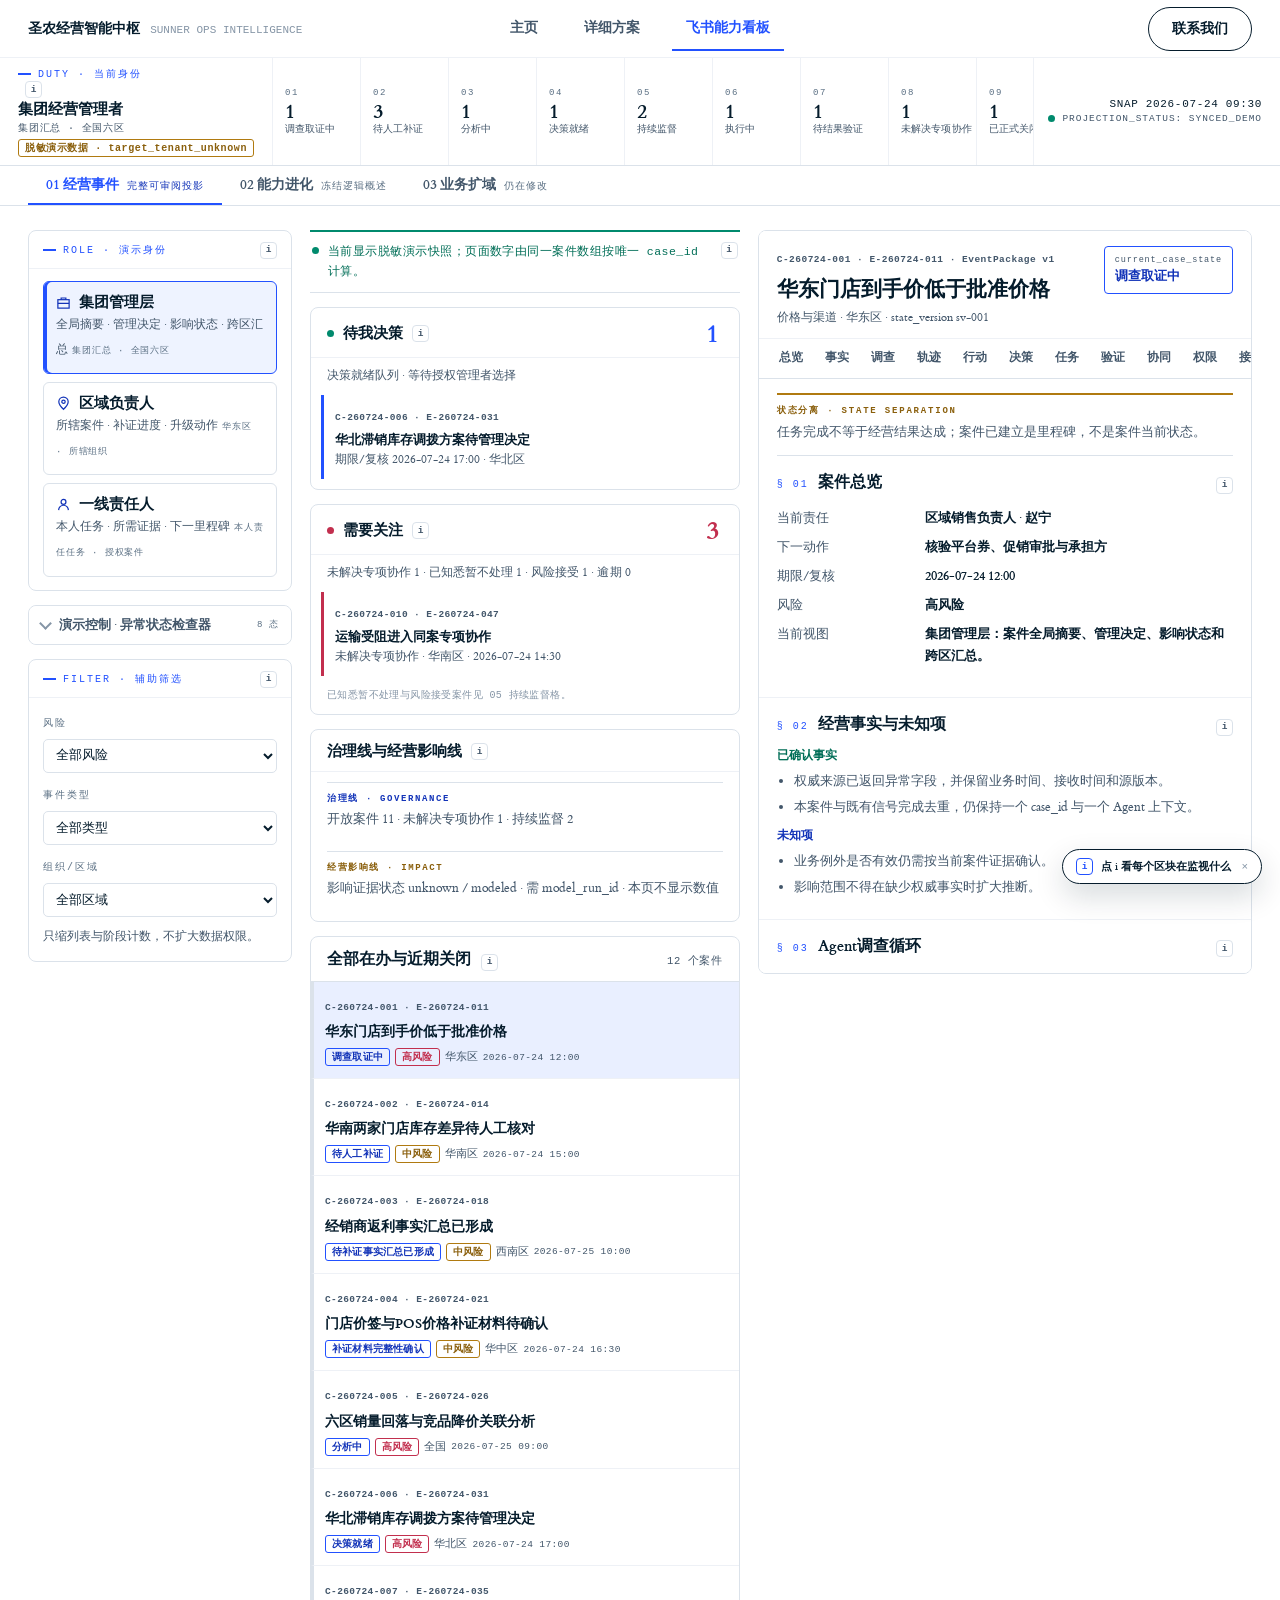
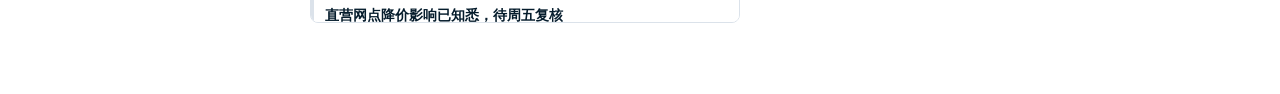
==== commit 1ac563ff: "feat: 飞书看板换代为值守台新版（灵动报告家族风格 + 角色队列 + 交互自解释） - 从头设计的值守台工作台：DUTY 状态条 + 页面阶段坐标格 + 三列躯干 - 三角色首页队列（集团/区域/" ====
--- a/dashboard/index.html
+++ b/dashboard/index.html
@@ -1,856 +1,897 @@
 <!doctype html>
 <html lang="zh-CN">
 <head>
-  <meta charset="utf-8">
-  <meta name="viewport" content="width=device-width, initial-scale=1">
-  <title>飞书看板 · 圣农经营智能中枢</title>
-  <style data-visual-language="sunner-editorial">
-    :root {
-      color-scheme: light;
-      --paper: #ffffff;
-      --paper-hi: #f7f9fc;
-      --ink: #051c2c;
-      --ink-md: #42566a;
-      --ink-lo: #8595a6;
-      --line: #dbe2ea;
-      --line-lo: #eef1f6;
-      --accent: #2251ff;
-      --accent-deep: #1233b8;
-      --accent-wash: #e9efff;
-      --accent-soft: #eef3ff;
-      --accent-line: #c2d1ff;
-      --copper: #b07a10;
-      --copper-ink: #8a5f0c;
-      --copper-soft: #faf3e2;
-      --copper-line: #e6d3a8;
-      --green: #008a6d;
-      --green-ink: #006e57;
-      --green-soft: #e6f5f1;
-      --green-line: #9fd4c6;
-      --neg: #c22f4e;
-      --neg-soft: #fbeef1;
-      --neg-line: #eec4cd;
-      --neutral-action: #9a9690;
-      --serif: "et-book", "Iowan Old Style", "Songti SC", "Noto Serif CJK SC", Palatino, Georgia, serif;
-      --mono: Menlo, Consolas, "SF Mono", ui-monospace, monospace;
-      --shadow: 0 14px 34px rgba(5, 28, 44, .12);
-      --radius: 8px;
+<meta charset="utf-8">
+<meta name="viewport" content="width=device-width, initial-scale=1">
+<title>飞书看板 · 圣农经营智能中枢</title>
+<link rel="stylesheet" href="../report/css/fonts.css">
+<style>
+  :root {
+    color-scheme: light;
+    --paper: #ffffff;
+    --paper-hi: #f7f9fc;
+    --ink: #051c2c;
+    --ink-md: #42566a;
+    --ink-lo: #8595a6;
+    --line: #dbe2ea;
+    --line-lo: #eef1f6;
+    --red: #2251ff;
+    --red-hi: #1233b8;
+    --blue: #1233b8;
+    --acc: #2251ff;
+    --acc-deep: #1233b8;
+    --acc-soft: #eef3ff;
+    --acc-wash: #e9efff;
+    --acc-line: #c2d1ff;
+    --copper: #b07a10;
+    --copper-ink: #8a5f0c;
+    --copper-soft: #faf3e2;
+    --copper-line: #e6d3a8;
+    --green: #008a6d;
+    --green-ink: #006e57;
+    --green-soft: #e6f5f1;
+    --green-line: #9fd4c6;
+    --neg: #c22f4e;
+    --neg-soft: #fbeef1;
+    --neg-line: #eec4cd;
+    --label: #5a6f83;
+    --serif: "et-book", "Iowan Old Style", "Songti SC", "Noto Serif CJK SC", Palatino, Georgia, serif;
+    --mono: Menlo, Consolas, "SF Mono", ui-monospace, monospace;
+    --shadow: 0 14px 34px rgba(5, 28, 44, .12);
+    --r: 8px;
+  }
+
+  * { box-sizing: border-box; }
+  html { scroll-behavior: smooth; }
+  body {
+    margin: 0;
+    min-width: 0;
+    background: var(--paper);
+    color: var(--ink);
+    font: 14.5px/1.65 var(--serif);
+    letter-spacing: 0.001em;
+  }
+  a { color: var(--blue); text-decoration: none; }
+  a:hover { color: var(--red-hi); }
+  button, select { font: inherit; letter-spacing: inherit; }
+  button { cursor: pointer; }
+  button:focus-visible, select:focus-visible, a:focus-visible, [tabindex]:focus-visible {
+    outline: 2px solid var(--acc);
+    outline-offset: 2px;
+  }
+  ::selection { background: rgba(34, 81, 255, .15); }
+  [hidden] { display: none !important; }
+
+  * { scrollbar-width: thin; scrollbar-color: var(--line) transparent; }
+  ::-webkit-scrollbar { width: 8px; height: 8px; }
+  ::-webkit-scrollbar-track { background: transparent; }
+  ::-webkit-scrollbar-thumb { background: var(--line); border-radius: 8px; border: 2px solid transparent; background-clip: content-box; }
+  ::-webkit-scrollbar-thumb:hover { background: var(--ink-lo); border: 2px solid transparent; background-clip: content-box; }
+
+  #progress-bar {
+    position: fixed; top: 0; left: 0; right: 0; height: 2px;
+    background: var(--red); transform-origin: 0 50%; transform: scaleX(0);
+    z-index: 120;
+  }
+
+  /* ===== 整站 topnav（与首页一致） ===== */
+  .topnav {
+    position: sticky; top: 0; z-index: 100;
+    display: grid; grid-template-columns: 1fr auto 1fr; align-items: center;
+    padding: 0 28px; min-height: 58px;
+    background: rgba(255, 255, 255, .92); backdrop-filter: blur(8px);
+    border-bottom: 1px solid var(--line-lo);
+  }
+  .topnav .brand { font: 700 14px var(--serif); color: var(--ink); }
+  .topnav .brand span { color: var(--ink-lo); font: 11px var(--mono); margin-left: 10px; }
+  .topnav .center { display: flex; gap: 18px; }
+  .topnav .center > a, .topnav .nav-item > a {
+    min-height: 44px; display: inline-flex; align-items: center;
+    padding: 8px 14px; color: var(--ink-md); font: 700 13.5px var(--serif);
+    border-bottom: 2px solid transparent;
+  }
+  .topnav .center > a:hover, .topnav .nav-item > a:hover { color: var(--ink); }
+  .topnav .center > a.active, .topnav .nav-item > a.active { color: var(--red); border-bottom-color: var(--red); }
+
+  .dd { position: relative; }
+  .dd .menu {
+    position: absolute; z-index: 120;
+    background: #fff; border: 1.5px solid var(--ink); border-radius: 8px;
+    box-shadow: 0 14px 34px rgba(5, 28, 44, .12);
+    opacity: 0; visibility: hidden;
+    transition: opacity 180ms cubic-bezier(0.16, 1, 0.3, 1) 120ms, transform 180ms cubic-bezier(0.16, 1, 0.3, 1) 120ms, visibility 0s linear 320ms;
+  }
+  .dd:hover .menu,
+  .dd .trigger:focus-visible + .menu,
+  .dd:focus-within .menu,
+  .dd.open .menu {
+    opacity: 1; visibility: visible;
+    transition-delay: 0s, 0s, 0s;
+  }
+  .dd.esc-closed .menu { opacity: 0 !important; visibility: hidden !important; }
+  .dd:hover .trigger, .dd:focus-within .trigger, .dd.open .trigger { color: var(--ink); }
+  .menu a.mi {
+    display: flex; align-items: baseline; gap: 10px;
+    padding: 10px 12px; border-radius: 5px;
+    color: var(--ink); font: 700 14px var(--serif); white-space: nowrap;
+  }
+  .menu a.mi:hover, .menu a.mi:focus-visible { background: var(--paper-hi); color: var(--red); outline: none; }
+  .menu a.mi.active { color: var(--red); }
+  .menu a.mi .no { font: 10px var(--mono); color: var(--red); letter-spacing: .12em; }
+  .menu a.mi small { display: block; margin-top: 2px; font: 400 11.5px var(--serif); color: var(--ink-lo); white-space: nowrap; }
+  .menu a.mi:hover small, .menu a.mi:focus-visible small { color: var(--ink-md); }
+  .vb-menu { top: calc(100% + 4px); left: 50%; transform: translate(-50%, 6px); min-width: 250px; padding: 8px; }
+  .dd:hover .vb-menu, .dd .trigger:focus-visible + .vb-menu, .dd:focus-within .vb-menu, .dd.open .vb-menu { transform: translate(-50%, 0); }
+  .topnav .contact-link {
+    justify-self: end; min-width: 104px; min-height: 44px;
+    display: inline-flex; align-items: center; justify-content: center;
+    padding: 8px 18px; border: 1px solid var(--ink); border-radius: 999px;
+    color: var(--ink); font: 700 13.5px var(--serif);
+    transition: color 180ms ease, background 180ms ease;
+  }
+  .topnav .contact-link:hover { color: #fff; background: var(--ink); }
+
+  /* ===== 微字号工程标签 ===== */
+  .el { font: 10px var(--mono); letter-spacing: .14em; text-transform: uppercase; color: var(--label); }
+
+  /* ===== 签名元素：值守状态条 ===== */
+  .dutystrip {
+    position: sticky; top: 58px; z-index: 90;
+    display: grid; grid-template-columns: auto minmax(0, 1fr) auto; align-items: stretch;
+    background: rgba(255, 255, 255, .95); backdrop-filter: blur(8px);
+    border-bottom: 1px solid var(--line);
+  }
+  .ds-role {
+    min-width: 218px; padding: 9px 18px 8px;
+    border-right: 1px solid var(--line-lo);
+    display: flex; flex-direction: column; justify-content: center;
+  }
+  .ds-role .who { margin-top: 2px; font: 700 14.5px/1.3 var(--serif); color: var(--ink); }
+  .ds-role .scope { margin-top: 1px; font: 9.5px var(--mono); letter-spacing: .08em; color: var(--ink-md); text-transform: uppercase; }
+
+  .viewfinder { display: flex; min-width: 0; overflow-x: auto; }
+  .vf-cell {
+    position: relative; flex: 1 0 88px; min-width: 88px;
+    padding: 7px 10px 6px 12px;
+    border: 0; border-right: 1px solid var(--line-lo);
+    background: transparent; text-align: left;
+    color: var(--ink-md); font-family: var(--mono);
+    transition: background 180ms ease, color 180ms ease;
+  }
+  .vf-cell:last-child { border-right: 0; }
+  .vf-cell .vf-no { display: block; font: 9px var(--mono); letter-spacing: .18em; color: var(--label); }
+  .vf-cell .vf-count { display: block; margin-top: 1px; font: 700 21px/1.15 var(--serif); color: var(--ink); }
+  .vf-cell .vf-name { display: block; margin-top: 1px; font: 9px/1.3 var(--mono); letter-spacing: .01em; color: var(--ink-md); white-space: nowrap; }
+  .vf-cell::before, .vf-cell::after {
+    content: ""; position: absolute; top: 5px; bottom: 5px; width: 7px;
+    opacity: 0; pointer-events: none;
+    transition: opacity 160ms ease;
+  }
+  .vf-cell::before { left: 5px; border-left: 2px solid var(--acc); border-top: 2px solid var(--acc); border-bottom: 2px solid var(--acc); }
+  .vf-cell::after { right: 5px; border-right: 2px solid var(--acc); border-top: 2px solid var(--acc); border-bottom: 2px solid var(--acc); }
+  .vf-cell:hover { background: var(--paper-hi); }
+  .vf-cell:hover::before, .vf-cell:hover::after { opacity: .3; border-color: var(--ink-lo); }
+  .vf-cell[aria-pressed="true"] { background: var(--acc-soft); }
+  .vf-cell[aria-pressed="true"] .vf-no { color: var(--acc); }
+  .vf-cell[aria-pressed="true"] .vf-count { color: var(--acc); }
+  .vf-cell[aria-pressed="true"] .vf-name { color: var(--acc-deep); }
+  .vf-cell[aria-pressed="true"]::before, .vf-cell[aria-pressed="true"]::after { opacity: 1; }
+  .vf-cell:disabled { cursor: not-allowed; opacity: .55; }
+  .vf-cell:disabled::before, .vf-cell:disabled::after { opacity: 0; }
+
+  .ds-meta {
+    min-width: 230px; padding: 7px 18px 7px 14px;
+    border-left: 1px solid var(--line-lo);
+    display: flex; flex-direction: column; justify-content: center; gap: 3px;
+  }
+  .ds-snap { display: flex; align-items: center; justify-content: flex-end; gap: 8px; font: 11px var(--mono); letter-spacing: .06em; color: var(--ink); }
+  .ds-proj { display: flex; align-items: center; justify-content: flex-end; gap: 7px; font: 9.5px var(--mono); letter-spacing: .1em; color: var(--ink-md); text-transform: uppercase; }
+  .demo-tag {
+    display: inline-flex; align-items: center; min-height: 18px;
+    padding: 1px 7px; border: 1px solid var(--copper-line); border-radius: 3px;
+    background: var(--copper-soft); color: var(--copper-ink);
+    font: 9px var(--mono); letter-spacing: .1em; white-space: nowrap;
+  }
+
+  .led {
+    flex: 0 0 7px; width: 7px; height: 7px; border-radius: 50%;
+    color: var(--green); background: currentColor;
+    animation: ledPulse 1.5s cubic-bezier(0.4, 0, 0.6, 1) infinite;
+  }
+  .led.tone-acc { color: var(--acc); }
+  .led.tone-warn { color: var(--copper); }
+  .led.tone-neg { color: var(--neg); }
+  @keyframes ledPulse {
+    0% { box-shadow: 0 0 0 0 color-mix(in srgb, currentColor 45%, transparent); }
+    70% { box-shadow: 0 0 0 6px transparent; }
+    100% { box-shadow: 0 0 0 0 transparent; }
+  }
+
+  /* ===== 模块页签 ===== */
+  .modulebar { display: flex; align-items: stretch; gap: 0; padding: 0 28px; background: var(--paper); border-bottom: 1px solid var(--line); overflow-x: auto; }
+  .mtab {
+    padding: 10px 18px 9px; border: 0; border-bottom: 2px solid transparent;
+    background: none; color: var(--ink-md); font: 700 13px var(--serif); white-space: nowrap;
+    transition: color 160ms ease, border-color 160ms ease, background 160ms ease;
+  }
+  .mtab span { margin-left: 8px; font: 9.5px var(--mono); letter-spacing: .1em; color: var(--label); text-transform: uppercase; }
+  .mtab:hover { color: var(--ink); background: var(--paper-hi); }
+  .mtab[aria-selected="true"] { color: var(--acc); border-bottom-color: var(--acc); }
+  .mtab[aria-selected="true"] span { color: var(--acc-deep); }
+
+  /* ===== 躯干三列 ===== */
+  main { min-width: 0; background: var(--paper); }
+  .console {
+    display: grid; grid-template-columns: 264px minmax(0, 1fr) minmax(0, 1.15fr);
+    gap: 16px; align-items: start;
+    max-width: 1640px; margin: 0 auto; padding: 18px 28px 60px;
+  }
+  .rail {
+    position: sticky; top: 136px;
+    max-height: calc(100vh - 156px);
+    overflow-y: auto; overscroll-behavior: contain;
+    display: grid; gap: 12px; padding-bottom: 6px;
+  }
+  .panel { min-width: 0; background: var(--paper); border: 1px solid var(--line); border-radius: var(--r); }
+  .panel-h { display: flex; align-items: center; justify-content: space-between; gap: 8px; padding: 10px 12px 8px; border-bottom: 1px solid var(--line-lo); }
+  .panel-b { padding: 10px 12px 12px; }
+
+  .rolebtn {
+    display: block; width: 100%; text-align: left;
+    padding: 11px 12px; border: 1px solid var(--line); border-radius: 6px;
+    background: var(--paper); color: var(--ink);
+    transition: border-color 160ms ease, background 160ms ease, box-shadow 160ms ease;
+  }
+  .rolebtn + .rolebtn { margin-top: 8px; }
+  .rolebtn:hover { border-color: var(--ink-lo); background: var(--paper-hi); }
+  .rolebtn[aria-pressed="true"] { border-color: var(--acc); background: var(--acc-soft); box-shadow: inset 3px 0 0 var(--acc); }
+  .rolebtn .rb-name { display: flex; align-items: center; gap: 8px; font: 700 14px var(--serif); color: var(--ink); }
+  .rolebtn .rb-name svg { flex: 0 0 15px; width: 15px; height: 15px; color: var(--acc-deep); }
+  .rolebtn .rb-desc { margin-top: 3px; font: 11px/1.55 var(--serif); color: var(--ink-md); }
+  .rolebtn .rb-scope { margin-top: 4px; font: 9px var(--mono); letter-spacing: .1em; color: var(--label); text-transform: uppercase; }
+
+  .drawer-btn {
+    display: flex; align-items: center; gap: 9px; width: 100%;
+    padding: 10px 12px; border: 0; background: var(--paper); border-radius: var(--r);
+    color: var(--ink-md); font: 700 12.5px var(--serif); text-align: left;
+    transition: color 160ms ease, background 160ms ease;
+  }
+  .drawer-btn:hover { color: var(--ink); background: var(--paper-hi); }
+  .drawer-btn::before {
+    content: ""; width: 7px; height: 7px; flex: 0 0 7px;
+    border-right: 2px solid var(--ink-lo); border-bottom: 2px solid var(--ink-lo);
+    transform: rotate(45deg); margin-top: -3px;
+    transition: transform 200ms ease;
+  }
+  .drawer.open .drawer-btn::before { transform: rotate(225deg); margin-top: 3px; }
+  .drawer-btn .hint { margin-left: auto; font: 9px var(--mono); letter-spacing: .08em; color: var(--label); }
+  .drawer-wrap { display: grid; grid-template-rows: 0fr; transition: grid-template-rows 420ms cubic-bezier(0.16, 1, 0.3, 1); }
+  .drawer.open .drawer-wrap { grid-template-rows: 1fr; }
+  .drawer-inner { min-height: 0; overflow: hidden; opacity: 0; visibility: hidden; transition: opacity 240ms ease, visibility 0s linear 420ms; }
+  .drawer.open .drawer-inner { opacity: 1; visibility: visible; transition: opacity 240ms ease 120ms, visibility 0s linear 0s; }
+  .drawer-body { padding: 10px 12px 12px; border-top: 1px solid var(--line-lo); }
+  .rt-select {
+    width: 100%; min-height: 36px; padding: 6px 30px 6px 10px;
+    border: 1px solid var(--line); border-radius: 6px;
+    background: var(--paper); color: var(--ink); font: 12px var(--serif);
+  }
+  .drawer-note { margin: 8px 0 0; font: 11px/1.6 var(--serif); color: var(--ink-md); }
+
+  .fsel {
+    width: 100%; min-height: 34px; margin-top: 4px; padding: 5px 8px;
+    border: 1px solid var(--line); border-radius: 5px;
+    background: var(--paper); color: var(--ink); font: 12px var(--serif);
+  }
+  .f-group + .f-group { margin-top: 9px; }
+  .f-note { margin: 10px 0 0; font: 10.5px/1.6 var(--serif); color: var(--ink-md); }
+  .bound-note { margin: 0; font: 11px/1.65 var(--serif); color: var(--ink-md); }
+  .bound-note strong { color: var(--ink); }
+
+  /* ===== 中栏 ===== */
+  .mid { min-width: 0; display: grid; gap: 12px; align-content: start; }
+  .rt-line {
+    display: flex; align-items: flex-start; gap: 9px;
+    padding: 9px 12px; border: 1px solid var(--green-line); border-radius: 6px;
+    background: var(--green-soft); color: var(--green-ink);
+    font: 10.5px/1.6 var(--mono); letter-spacing: .05em;
+  }
+  .rt-line .led { margin-top: 5px; }
+  .rt-line[data-tone="info"] { border-color: var(--line); background: var(--paper); color: var(--ink-md); }
+  .rt-line[data-tone="warn"] { border-color: var(--copper-line); background: var(--copper-soft); color: var(--copper-ink); }
+  .rt-line[data-tone="danger"] { border-color: var(--neg-line); background: var(--neg-soft); color: var(--neg); }
+
+  .queues { display: grid; gap: 12px; }
+  .qcard { min-width: 0; background: var(--paper); border: 1px solid var(--line); border-radius: var(--r); overflow: hidden; }
+  .qcard-h { display: flex; align-items: center; gap: 9px; padding: 10px 14px 9px; border-bottom: 1px solid var(--line-lo); }
+  .qcard-h h3 { margin: 0; font: 700 14px var(--serif); color: var(--ink); }
+  .qcount { margin-left: auto; font: 700 27px/1 var(--serif); color: var(--acc); border-radius: 4px; padding: 0 4px; }
+  .tone-warn .qcount { color: var(--copper-ink); }
+  .tone-neg .qcount { color: var(--neg); }
+  .tone-ok .qcount { color: var(--green-ink); }
+  .qsub { margin: 0; padding: 7px 14px 0; font: 11px/1.6 var(--serif); color: var(--ink-md); }
+  .qlist { display: grid; gap: 3px; padding: 8px; }
+  .qrow {
+    display: block; width: 100%; min-width: 0; text-align: left;
+    padding: 8px 10px; border: 0; border-left: 3px solid var(--line); border-radius: 0 4px 4px 0;
+    background: var(--paper); color: var(--ink);
+    transition: background 150ms ease;
+  }
+  .qrow:hover { background: var(--paper-hi); }
+  .qrow[aria-current="true"] { background: var(--acc-wash); }
+  .sev-acc { border-left-color: var(--acc); }
+  .sev-warn { border-left-color: var(--copper); }
+  .sev-neg { border-left-color: var(--neg); }
+  .sev-ok { border-left-color: var(--green); }
+  .sev-mute { border-left-color: var(--line); }
+  .qrow .qid { font: 600 9.5px var(--mono); letter-spacing: .04em; color: var(--ink-md); }
+  .qrow .qt { display: block; margin: 2px 0; font: 700 12.5px/1.45 var(--serif); color: var(--ink); overflow-wrap: anywhere; }
+  .qrow .qm { display: block; font: 10.5px/1.5 var(--serif); color: var(--ink-md); }
+  .qempty {
+    margin: 10px 12px 12px; padding: 11px 12px;
+    border: 1px dashed var(--line); border-radius: 6px; background: var(--paper-hi);
+    font: 12px/1.6 var(--serif); color: var(--ink-md);
+  }
+  .qnote {
+    margin: 9px 12px 0; padding: 8px 10px;
+    border-left: 3px solid var(--acc); border-radius: 0 4px 4px 0;
+    background: var(--acc-soft); font: 11.5px/1.6 var(--serif); color: var(--ink-md);
+  }
+  .qnote:last-child { margin-bottom: 12px; }
+  .qnote strong { color: var(--acc-deep); }
+  .qnote.tone-copper { border-left-color: var(--copper); background: var(--copper-soft); }
+  .qnote.tone-copper strong { color: var(--copper-ink); }
+  .qactions { padding: 10px 14px 14px; }
+  .dist { display: grid; gap: 2px; padding: 8px 14px 4px; }
+  .dist-row { display: grid; grid-template-columns: minmax(0, 1fr) auto; gap: 10px; align-items: baseline; padding: 5px 0; border-bottom: 1px solid var(--line-lo); font: 12px var(--serif); color: var(--ink-md); }
+  .dist-row:last-child { border-bottom: 0; }
+  .dist-row b { font: 700 13px var(--mono); color: var(--acc); border-radius: 3px; padding: 0 3px; }
+  .dist-bar { grid-column: 1 / -1; height: 3px; border-radius: 2px; background: var(--line-lo); overflow: hidden; }
+  .dist-bar i { display: block; height: 100%; background: var(--acc); border-radius: 2px; transition: width 420ms cubic-bezier(0.16, 1, 0.3, 1); }
+
+  .listcard { min-width: 0; background: var(--paper); border: 1px solid var(--line); border-radius: var(--r); overflow: hidden; }
+  .listcard-h { display: flex; align-items: baseline; gap: 10px; padding: 11px 14px 9px; border-bottom: 1px solid var(--line); }
+  .listcard-h h3 { margin: 0; font: 700 14.5px var(--serif); }
+  .listcard-h .lc-count { margin-left: auto; font: 10.5px var(--mono); letter-spacing: .06em; color: var(--ink-md); white-space: nowrap; }
+  .chips { display: flex; flex-wrap: wrap; gap: 6px; padding: 8px 14px; border-bottom: 1px solid var(--line-lo); }
+  .chip {
+    display: inline-flex; align-items: center; gap: 6px;
+    padding: 3px 6px 3px 9px; border: 1px solid var(--acc-line); border-radius: 999px;
+    background: var(--acc-soft); color: var(--acc-deep);
+    font: 10.5px var(--serif);
+  }
+  .chip button {
+    display: grid; place-items: center; width: 16px; height: 16px;
+    border: 0; border-radius: 50%; background: transparent; color: var(--acc-deep);
+    font: 11px/1 var(--mono); padding: 0;
+    transition: background 150ms ease, color 150ms ease;
+  }
+  .chip button:hover { background: var(--acc); color: #fff; }
+  .substates { display: flex; flex-wrap: wrap; align-items: center; gap: 6px; padding: 8px 14px; border-top: 1px solid var(--line); border-bottom: 1px solid var(--line); background: transparent; }
+  .substates > span { font: 11px var(--serif); font-weight: 700; color: var(--copper-ink); }
+  .substates button {
+    padding: 4px 10px; border: 1px solid var(--copper-line); border-radius: 4px;
+    background: #fff; color: var(--copper-ink); font: 11px var(--serif);
+    transition: background 150ms ease, color 150ms ease;
+  }
+  .substates button b { font-family: var(--mono); }
+  .substates button:hover { background: var(--paper-hi); }
+  .substates button[aria-pressed="true"] { background: var(--copper); border-color: var(--copper); color: #fff; }
+  .caselist { display: grid; max-height: 640px; overflow-y: auto; }
+  .caserow {
+    display: block; width: 100%; min-width: 0; text-align: left;
+    padding: 10px 14px 10px 11px;
+    border: 0; border-bottom: 1px solid var(--line-lo); border-left: 3px solid var(--line);
+    background: var(--paper); color: var(--ink);
+    transition: background 150ms ease;
+  }
+  .caserow:last-child { border-bottom: 0; }
+  .caserow:hover { background: var(--paper-hi); }
+  .caserow[aria-current="true"] { background: var(--acc-wash); }
+  .caserow .qid { font: 600 9.5px var(--mono); letter-spacing: .04em; color: var(--ink-md); }
+  .caserow .qt { display: block; margin: 3px 0 6px; font: 700 13px/1.5 var(--serif); overflow-wrap: anywhere; }
+  .cmeta { display: flex; flex-wrap: wrap; gap: 5px; align-items: center; font: 10.5px var(--serif); color: var(--ink-md); }
+  .pill {
+    display: inline-flex; align-items: center; min-height: 20px;
+    padding: 1px 7px; border: 1px solid var(--line); border-radius: 4px;
+    font: 700 10px var(--serif); white-space: nowrap;
+  }
+  .pill.state { color: var(--acc-deep); background: var(--acc-soft); border-color: var(--acc-line); }
+  .pill.state.st-closed { color: var(--green-ink); background: var(--green-soft); border-color: var(--green-line); }
+  .pill.state.st-watch { color: var(--copper-ink); background: var(--copper-soft); border-color: var(--copper-line); }
+  .pill.risk-high { color: var(--neg); background: var(--neg-soft); border-color: var(--neg-line); }
+  .pill.risk-medium { color: var(--copper-ink); background: var(--copper-soft); border-color: var(--copper-line); }
+  .pill.risk-low { color: var(--ink-md); background: var(--paper-hi); border-color: var(--line); }
+  .caserow .due { font-family: var(--mono); font-size: 9.5px; letter-spacing: .04em; }
+  .caserow .due.overdue { color: var(--neg); font-weight: 700; }
+
+  /* ===== 右栏：案件详情 ===== */
+  .detail {
+    position: sticky; top: 136px;
+    max-height: calc(100vh - 156px);
+    overflow-y: auto; overscroll-behavior: contain;
+    min-width: 0; background: var(--paper); border: 1px solid var(--line); border-radius: var(--r);
+  }
+  .d-top { position: sticky; top: 0; z-index: 10; background: rgba(255, 255, 255, .97); backdrop-filter: blur(6px); border-bottom: 1px solid var(--line); }
+  .d-hero { display: flex; align-items: flex-start; justify-content: space-between; gap: 14px; padding: 13px 16px 11px; }
+  .d-hero .qid { font: 600 9.5px var(--mono); letter-spacing: .05em; color: var(--ink-md); }
+  .d-hero h2 { margin: 4px 0 5px; font: 700 18px/1.4 var(--serif); overflow-wrap: anywhere; }
+  .d-hero p { margin: 0; font: 11px var(--serif); color: var(--ink-md); }
+  .d-state { flex: 0 0 auto; min-width: 128px; padding: 8px 10px; border: 1px solid var(--acc); border-radius: 4px; background: transparent; }
+  .d-state small { display: block; font: 8.5px var(--mono); letter-spacing: .1em; color: var(--ink-md); }
+  .d-state strong { display: block; margin-top: 2px; font: 700 12.5px/1.4 var(--serif); color: var(--acc-deep); overflow-wrap: anywhere; }
+  .d-anchors { display: flex; gap: 2px; overflow-x: auto; padding: 6px 10px 8px; border-top: 1px solid var(--line-lo); }
+  .d-anchors a {
+    flex: 0 0 auto; padding: 4px 9px; border-radius: 999px;
+    color: var(--ink-md); font: 700 11px var(--serif);
+    transition: color 150ms ease, background 150ms ease;
+  }
+  .d-anchors a:hover, .d-anchors a:focus-visible { color: var(--acc); background: var(--acc-soft); outline: none; }
+  .truth-note {
+    margin: 12px 16px 0; padding: 8px 11px;
+    border-left: 3px solid var(--copper); border-radius: 0 4px 4px 0;
+    background: var(--copper-soft); color: var(--copper-ink);
+    font: 11.5px/1.6 var(--serif);
+  }
+  .d-sec { padding: 14px 16px 15px; border-bottom: 1px solid var(--line-lo); scroll-margin-top: 128px; }
+  .d-sec:last-child { border-bottom: 0; }
+  .d-sec .sec-h { display: flex; align-items: baseline; gap: 9px; margin: 0 0 8px; }
+  .d-sec .sec-no { font: 9px var(--mono); letter-spacing: .16em; color: var(--acc); }
+  .d-sec h3 { margin: 0; font: 700 13.5px var(--serif); }
+  .d-sec p { margin: 6px 0; color: var(--ink-md); font-size: 12.5px; }
+  .d-sec > strong { display: block; margin: 8px 0 3px; font-size: 12px; }
+  .d-sec > strong:first-of-type { color: var(--green-ink); }
+  .d-sec > strong:nth-of-type(2) { color: var(--acc-deep); }
+  .fact-list, .mini-list { margin: 0; padding-left: 17px; font-size: 12.5px; color: var(--ink-md); }
+  .fact-list li, .mini-list li { margin: 4px 0; overflow-wrap: anywhere; }
+  .kv-grid { display: grid; grid-template-columns: minmax(96px, .62fr) minmax(0, 1.38fr); gap: 5px 10px; font-size: 12.5px; }
+  .kv-grid dt { color: var(--ink-md); }
+  .kv-grid dd { margin: 0; font-weight: 600; overflow-wrap: anywhere; }
+  .timeline { display: grid; gap: 8px; font-size: 12px; }
+  .timeline-item { display: grid; grid-template-columns: 92px minmax(0, 1fr); gap: 10px; }
+  .timeline-item time { color: var(--acc-deep); font: 10.5px var(--mono); }
+  .timeline-item div { padding-left: 10px; border-left: 2px solid var(--line); color: var(--ink-md); overflow-wrap: anywhere; }
+  .action-row { display: flex; flex-wrap: wrap; gap: 7px; margin-top: 9px; }
+  .action-button {
+    min-height: 34px; padding: 6px 12px;
+    border: 1.5px solid var(--ink); border-radius: 6px;
+    background: transparent; color: var(--ink); font: 700 12px var(--serif);
+    transition: background 150ms ease, border-color 150ms ease, color 150ms ease;
+  }
+  .action-button:hover { background: var(--acc); border-color: var(--acc); color: #fff; }
+  .action-button.secondary { border: 1px solid var(--line); color: var(--ink-md); }
+  .action-button.secondary:hover { background: var(--paper-hi); color: var(--ink); border-color: var(--ink-lo); }
+  .action-button[aria-disabled="true"] { cursor: default; opacity: .72; }
+  .permission-box { padding: 9px 0 10px; border: 0; border-top: 2px solid var(--neg); border-bottom: 1px solid var(--line); border-radius: 0; background: transparent; color: var(--neg); font-size: 12px; }
+  .tablewrap { overflow-x: auto; }
+  .code-table { width: 100%; border-collapse: collapse; font-size: 11px; background: var(--paper); }
+  .code-table th, .code-table td { padding: 6px 8px; border: 1px solid var(--line); text-align: left; vertical-align: top; overflow-wrap: anywhere; }
+  .code-table th { color: var(--ink-md); background: var(--paper-hi); font: 9px var(--mono); letter-spacing: .08em; text-transform: uppercase; }
+  code { color: var(--acc-deep); font-family: var(--mono); overflow-wrap: anywhere; }
+
+  /* ===== 异常阻断 / 骨架 ===== */
+  .blocker {
+    max-width: 860px; margin: 40px auto 80px; padding: 24px 0 28px;
+    background: transparent; border: 0; border-top: 3px solid var(--copper); border-bottom: 1px solid var(--line);
+    border-radius: 0; box-shadow: none;
+  }
+  .blocker.tone-neg { border-top-color: var(--neg); }
+  .blocker .el { display: block; margin-bottom: 8px; }
+  .blocker strong { display: block; margin-bottom: 8px; font: 700 17px/1.5 var(--serif); }
+  .blocker p { max-width: 720px; margin: 0; color: var(--ink-md); font-size: 13px; }
+  .skel {
+    border-radius: 4px;
+    background: linear-gradient(90deg, var(--line-lo) 25%, #f5f8fb 50%, var(--line-lo) 75%);
+    background-size: 200% 100%;
+    animation: shimmer 1.4s linear infinite;
+  }
+  @keyframes shimmer { to { background-position: -200% 0; } }
+  .skel-row { display: grid; gap: 6px; padding: 11px 14px; border-bottom: 1px solid var(--line-lo); }
+  .skel-cards { display: grid; gap: 12px; }
+  .skel-card { padding: 12px 14px; border: 1px solid var(--line); border-radius: var(--r); background: var(--paper); display: grid; gap: 8px; }
+
+  /* ===== 02 / 03 页签 ===== */
+  .boundary-page { max-width: 1050px; margin: 0 auto; padding: 26px 28px 70px; }
+  .boundary-header { padding: 22px; background: var(--paper); border: 1.5px solid var(--ink); border-radius: var(--r); }
+  .boundary-header h2 { margin: 6px 0 8px; font: 700 22px/1.35 var(--serif); }
+  .boundary-header p { margin: 0; color: var(--ink-md); font-size: 13.5px; }
+  .status-ribbon {
+    display: inline-block; padding: 4px 8px;
+    color: var(--acc-deep); background: var(--acc-soft);
+    border: 1px solid var(--acc-line); border-radius: 4px;
+    font: 600 10.5px var(--mono); letter-spacing: .06em;
+  }
+  .logic-flow { display: grid; grid-template-columns: repeat(4, minmax(0, 1fr)); gap: 8px; margin-top: 14px; }
+  .logic-node {
+    position: relative; min-height: 74px; padding: 11px;
+    background: var(--paper); border: 1px solid var(--line); border-top: 4px solid var(--acc);
+    border-radius: 6px; font-size: 12px; font-weight: 700;
+  }
+  .logic-node small { display: block; margin-top: 4px; color: var(--ink-md); font-weight: 500; }
+  .boundary-band { margin-top: 14px; padding: 12px 0 13px; background: transparent; border-top: 2px solid var(--acc); border-bottom: 1px solid var(--line); color: var(--ink-md); font-size: 13px; }
+  .boundary-band strong { color: var(--acc-deep); }
+
+  /* ===== 新人指导对话框 ===== */
+  .dialog-backdrop {
+    position: fixed; inset: 0; z-index: 200;
+    display: grid; place-items: center; padding: 18px;
+    background: rgba(5, 28, 44, .45);
+  }
+  .dialog {
+    width: min(680px, 100%); max-height: calc(100vh - 36px); overflow-y: auto;
+    background: var(--paper); border: 1.5px solid var(--ink); border-radius: 8px;
+    box-shadow: 0 24px 60px rgba(5, 28, 44, .2);
+  }
+  .dialog-header { display: flex; justify-content: space-between; gap: 12px; padding: 15px 18px; border-bottom: 1px solid var(--line); }
+  .dialog-header h2 { margin: 2px 0 0; font: 700 17px var(--serif); }
+  .icon-button {
+    display: grid; place-items: center; width: 34px; height: 34px; flex: 0 0 34px;
+    border: 1px solid var(--line); border-radius: 6px; background: var(--paper);
+    color: var(--ink); font-size: 18px;
+    transition: color 150ms ease, border-color 150ms ease;
+  }
+  .icon-button:hover { color: var(--acc); border-color: var(--acc); }
+  .dialog-body { padding: 15px 18px 20px; }
+  .guidance-block { padding: 10px 0; border-bottom: 1px solid var(--line-lo); }
+  .guidance-block:last-child { border-bottom: 0; }
+  .guidance-block strong { display: block; margin-bottom: 3px; font-size: 13px; }
+  .guidance-block p, .dialog-body > p { margin: 0; color: var(--ink-md); font-size: 12.5px; }
+
+  /* ===== 数字变化高亮 ===== */
+  @keyframes numFlash { 0% { background: var(--acc-wash); box-shadow: 0 0 0 3px var(--acc-wash); } 100% { background: transparent; box-shadow: 0 0 0 3px transparent; } }
+  .flash { animation: numFlash 900ms ease-out; }
+
+  /* ===== 加载编排 0→1 ===== */
+  @keyframes riseIn { from { opacity: 0; transform: translateY(10px); } to { opacity: 1; transform: none; } }
+  [data-rise] { animation: riseIn 560ms cubic-bezier(0.16, 1, 0.3, 1) both; animation-delay: calc(var(--d, 0) * 95ms); }
+
+  /* ===== 响应式 ===== */
+  @media (max-width: 1240px) {
+    .console { grid-template-columns: 240px minmax(0, 1fr); }
+    .detail-col { grid-column: 1 / -1; }
+    .detail { position: static; max-height: none; }
+  }
+  @media (max-width: 1080px) {
+    .dutystrip { grid-template-columns: auto minmax(0, 1fr); }
+    .ds-meta { display: none; }
+  }
+  @media (max-width: 900px) {
+    .console { grid-template-columns: minmax(0, 1fr); padding: 14px 14px 48px; }
+    .rail { position: static; max-height: none; overflow: visible; }
+    .logic-flow { grid-template-columns: repeat(2, minmax(0, 1fr)); }
+  }
+  @media (max-width: 760px) {
+    .topnav { grid-template-columns: 1fr auto; padding: 0 16px; }
+    .topnav .center { display: none; }
+    .dutystrip { top: 58px; grid-template-columns: minmax(0, 1fr); }
+    .ds-role { border-right: 0; border-bottom: 1px solid var(--line-lo); min-width: 0; }
+    .vf-cell { flex: 0 0 84px; min-width: 84px; }
+    .modulebar { padding: 0 14px; }
+    .boundary-page { padding: 18px 14px 56px; }
+  }
+  @media (max-width: 620px) {
+    .console { padding: 12px 10px 44px; }
+    .d-hero { flex-direction: column; }
+    .d-state { width: 100%; }
+    .kv-grid { grid-template-columns: minmax(0, 1fr); }
+    .kv-grid dd { margin-bottom: 5px; }
+    .timeline-item { grid-template-columns: minmax(0, 1fr); gap: 2px; }
+    .logic-flow { grid-template-columns: minmax(0, 1fr); }
+    .d-sec { scroll-margin-top: 150px; }
+  }
+
+  @media (prefers-reduced-motion: reduce) {
+    *, *::before, *::after {
+      scroll-behavior: auto !important;
+      animation-duration: 0.01ms !important;
+      animation-iteration-count: 1 !important;
+      transition-duration: 0.01ms !important;
     }
-
-    * { box-sizing: border-box; }
-    html { min-width: 0; background: var(--paper); scroll-behavior: smooth; }
-    body {
-      margin: 0;
-      min-width: 0;
-      color: var(--ink);
-      background: var(--paper);
-      font: 15px/1.65 var(--serif);
-      letter-spacing: 0.001em;
-    }
-    a { color: var(--accent-deep); text-decoration: none; }
-    a:hover { color: var(--accent); }
-    button, select, input { font: inherit; letter-spacing: inherit; }
-    button { cursor: pointer; }
-    button:focus-visible, select:focus-visible, input:focus-visible, [tabindex]:focus-visible, a:focus-visible, summary:focus-visible {
-      outline: 2px solid var(--accent);
-      outline-offset: 2px;
-    }
-    ::selection { background: rgba(34, 81, 255, .15); }
-    [hidden] { display: none !important; }
-
-    #progress-bar {
-      position: fixed; top: 0; left: 0; right: 0; height: 2px;
-      background: var(--accent); transform-origin: 0 50%; transform: scaleX(0);
-      z-index: 120;
-    }
-
-    .topnav {
-      position: sticky; top: 0; z-index: 100;
-      display: grid; grid-template-columns: 1fr auto 1fr; align-items: center;
-      padding: 0 28px; min-height: 58px;
-      background: rgba(255, 255, 255, .92); backdrop-filter: blur(8px);
-      border-bottom: 1px solid var(--line-lo);
-    }
-    .topnav .brand { font: 700 14px var(--serif); color: var(--ink); }
-    .topnav .brand span { color: var(--ink-lo); font: 11px var(--mono); margin-left: 10px; }
-    .topnav .center { display: flex; gap: 18px; }
-    .topnav .center > a, .topnav .nav-item > a {
-      min-height: 44px; display: inline-flex; align-items: center;
-      padding: 8px 14px; color: var(--ink-md); font: 700 13.5px var(--serif);
-      border-bottom: 2px solid transparent;
-    }
-    .topnav .center > a:hover, .topnav .nav-item > a:hover { color: var(--ink); }
-    .topnav .center > a.active, .topnav .nav-item > a.active { color: var(--accent); border-bottom-color: var(--accent); }
-
-    .dd { position: relative; }
-    .dd .menu {
-      position: absolute; z-index: 120;
-      background: #fff; border: 1.5px solid var(--ink); border-radius: 8px;
-      box-shadow: 0 14px 34px rgba(5, 28, 44, .12);
-      opacity: 0; visibility: hidden;
-      transition: opacity 180ms cubic-bezier(0.16, 1, 0.3, 1) 120ms, transform 180ms cubic-bezier(0.16, 1, 0.3, 1) 120ms, visibility 0s linear 320ms;
-    }
-    .dd:hover .menu,
-    .dd .trigger:focus-visible + .menu,
-    .dd:focus-within .menu,
-    .dd.open .menu {
-      opacity: 1; visibility: visible;
-      transition-delay: 0s, 0s, 0s;
-    }
-    .dd.esc-closed .menu { opacity: 0 !important; visibility: hidden !important; }
-    .dd:hover .trigger, .dd:focus-within .trigger, .dd.open .trigger { color: var(--ink); }
-    .menu a.mi {
-      display: flex; align-items: baseline; gap: 10px;
-      padding: 10px 12px; border-radius: 5px;
-      color: var(--ink); font: 700 14px var(--serif); white-space: nowrap;
-    }
-    .menu a.mi:hover, .menu a.mi:focus-visible { background: var(--paper-hi); color: var(--accent); outline: none; }
-    .menu a.mi .no { font: 10px var(--mono); color: var(--accent); letter-spacing: .12em; }
-    .menu a.mi small { display: block; margin-top: 2px; font: 400 11.5px var(--serif); color: var(--ink-lo); white-space: nowrap; }
-    .menu a.mi:hover small, .menu a.mi:focus-visible small { color: var(--ink-md); }
-    .vb-menu { top: calc(100% + 4px); left: 50%; transform: translate(-50%, 6px); min-width: 250px; padding: 8px; }
-    .dd:hover .vb-menu, .dd .trigger:focus-visible + .vb-menu, .dd:focus-within .vb-menu, .dd.open .vb-menu { transform: translate(-50%, 0); }
-    .topnav .contact-link {
-      justify-self: end; min-width: 104px; min-height: 44px;
-      display: inline-flex; align-items: center; justify-content: center;
-      padding: 8px 18px; border: 1px solid var(--ink); border-radius: 999px;
-      color: var(--ink); font: 700 13.5px var(--serif);
-      transition: color 180ms ease, background 180ms ease;
-    }
-    .topnav .contact-link:hover { color: #fff; background: var(--ink); }
-
-    .app-shell { min-width: 0; background: var(--paper); }
-
-    @keyframes pageFadeIn { from { opacity: 0; transform: translateY(10px); } to { opacity: 1; transform: none; } }
-    .topnav { animation: pageFadeIn 480ms ease-out both; }
-    .app-shell { animation: pageFadeIn 620ms ease-out 80ms both; }
-    .topbar {
-      display: flex;
-      align-items: center;
-      justify-content: space-between;
-      gap: 20px;
-      padding: 22px 28px;
-      color: var(--ink);
-      background: var(--paper);
-      border-bottom: 1px solid var(--line-lo);
-    }
-    .topbar .brand { display: flex; align-items: center; gap: 12px; min-width: 0; }
-    .brand-mark {
-      display: grid;
-      place-items: center;
-      width: 38px;
-      height: 38px;
-      flex: 0 0 38px;
-      color: #fff;
-      background: var(--ink);
-      border-radius: 6px;
-      font-weight: 700;
-    }
-    .topbar .brand h1 { margin: 0; font: 700 20px/1.3 var(--serif); }
-    .topbar .brand p { margin: 2px 0 0; color: var(--ink-md); font-size: 12.5px; }
-    .environment {
-      flex: 0 0 auto;
-      padding: 6px 10px;
-      color: var(--copper-ink);
-      background: var(--copper-soft);
-      border: 1px solid var(--copper-line);
-      border-radius: 4px;
-      font: 600 11px var(--mono);
-    }
-
-    .module-bar {
-      display: flex;
-      align-items: stretch;
-      gap: 0;
-      overflow-x: auto;
-      background: var(--paper);
-      border-bottom: 1px solid var(--line);
-    }
-    .module-tab {
-      min-width: 180px;
-      padding: 13px 18px;
-      color: var(--ink-md);
-      background: transparent;
-      border: 0;
-      border-right: 1px solid var(--line-lo);
-      border-bottom: 3px solid transparent;
-      text-align: left;
-    }
-    .module-tab strong { display: block; color: inherit; font-size: 14px; }
-    .module-tab span { display: block; margin-top: 1px; font-size: 11px; font-family: var(--mono); }
-    .module-tab:hover { color: var(--ink); background: var(--paper-hi); }
-    .module-tab[data-module="evolution"],
-    .module-tab[data-module="expansion"] { color: var(--accent-deep); }
-    .module-tab[aria-selected="true"] {
-      color: var(--accent);
-      background: var(--paper);
-      border-bottom-color: var(--accent);
-      box-shadow: inset 0 -3px var(--accent);
-    }
-    .module-tab[data-module="evolution"][aria-selected="true"],
-    .module-tab[data-module="expansion"][aria-selected="true"] {
-      color: var(--accent-deep);
-      background: var(--paper);
-      border-bottom-color: var(--accent-deep);
-      box-shadow: inset 0 -3px var(--accent-deep);
-    }
-
-    main { min-width: 0; padding: 18px 28px 44px; background: var(--paper-hi); }
-    .pane { min-width: 0; max-width: 1600px; margin: 0 auto; }
-    .identity-strip {
-      display: grid;
-      grid-template-columns: minmax(330px, 1.35fr) repeat(3, minmax(150px, .7fr));
-      gap: 1px;
-      overflow: hidden;
-      background: var(--line);
-      border: 1px solid var(--line);
-      border-radius: var(--radius);
-      box-shadow: var(--shadow);
-    }
-    .identity-cell { min-width: 0; padding: 14px 16px; background: var(--paper); }
-    .eyebrow { color: var(--ink-md); font: 700 10.5px var(--mono); letter-spacing: .06em; }
-    .identity-value { margin-top: 3px; font-weight: 700; overflow-wrap: anywhere; }
-    .identity-value small { color: var(--ink-md); font-weight: 500; }
-    .identity-value [data-projection-badge] { font-family: var(--mono); }
-    .identity-lead .identity-value { font: 700 22px/1.3 var(--serif); }
-    .identity-lead .identity-value small { font: 500 12px var(--serif); }
-    .identity-note { margin: 5px 0 12px; color: var(--ink-md); font-size: 12.5px; }
-    .identity-lead .segmented { margin-top: 6px; }
-
-    .controls-row {
-      display: flex;
-      align-items: flex-end;
-      gap: 24px;
-      flex-wrap: wrap;
-      margin: 0;
-      padding: 4px 14px 14px;
-    }
-    .control-group { min-width: 0; }
-    .control-label { display: block; margin-bottom: 6px; color: var(--ink-md); font: 700 10.5px var(--mono); letter-spacing: .06em; }
-    .segmented { display: inline-flex; max-width: 100%; overflow-x: auto; border: 1px solid var(--line); border-radius: 6px; }
-    .segmented button {
-      min-height: 36px;
-      padding: 7px 12px;
-      white-space: nowrap;
-      color: var(--ink-md);
-      background: var(--paper);
-      border: 0;
-      border-right: 1px solid var(--line-lo);
-    }
-    .segmented button:last-child { border-right: 0; }
-    .segmented button:hover { color: var(--ink); background: var(--paper-hi); }
-    .segmented button[aria-pressed="true"] { color: #fff; background: var(--accent); font-weight: 700; }
-    .runtime-select {
-      min-height: 36px;
-      min-width: 190px;
-      padding: 6px 32px 6px 10px;
-      color: var(--ink);
-      background: var(--paper);
-      border: 1px solid var(--line);
-      border-radius: 6px;
-    }
-
-    .demo-controls {
-      margin: 0 0 16px;
-      background: var(--paper);
-      border: 1px dashed var(--line);
-      border-radius: var(--radius);
-    }
-    .demo-controls > summary {
-      display: flex; align-items: center; gap: 10px;
-      min-height: 40px; padding: 9px 14px;
-      color: var(--ink-md); font: 700 12.5px var(--serif);
-      cursor: pointer; list-style: none;
-      border-radius: var(--radius);
-    }
-    .demo-controls > summary::-webkit-details-marker { display: none; }
-    .demo-controls > summary::before {
-      content: ""; width: 7px; height: 7px; flex: 0 0 7px;
-      border-right: 2px solid var(--ink-lo); border-bottom: 2px solid var(--ink-lo);
-      transform: rotate(45deg); margin-top: -3px;
-      transition: transform 160ms ease;
-    }
-    .demo-controls[open] > summary::before { transform: rotate(225deg); margin-top: 3px; }
-    .demo-controls > summary:hover { color: var(--ink); background: var(--paper-hi); }
-    .demo-controls-hint { margin-left: auto; color: var(--ink-lo); font: 10.5px var(--mono); }
-    .demo-controls > .controls-row { border-top: 1px solid var(--line-lo); padding-top: 12px; }
-    .demo-controls-note { max-width: 560px; margin: 0; color: var(--ink-md); font-size: 12px; }
-
-    .runtime-banner {
-      margin: 14px 0;
-      padding: 10px 12px;
-      color: var(--green-ink);
-      background: var(--green-soft);
-      border-left: 4px solid var(--green);
-      border-radius: 4px;
-    }
-    .runtime-banner[data-tone="warn"] { color: var(--copper-ink); background: var(--copper-soft); border-left-color: var(--copper); }
-    .runtime-banner[data-tone="danger"] { color: var(--neg); background: var(--neg-soft); border-left-color: var(--neg); }
-    body:has(#runtimeState option[value="loading"]:checked) .runtime-banner {
-      color: var(--ink-md);
-      background: var(--paper-hi);
-      border-left-color: var(--ink-lo);
-    }
-    .runtime-blocker {
-      min-height: 220px;
-      margin: 14px 0;
-      padding: 34px 24px;
-      color: var(--ink);
-      background: var(--paper);
-      border: 1px solid var(--line);
-      border-top: 4px solid var(--copper);
-      border-radius: var(--radius);
-      box-shadow: var(--shadow);
-    }
-    .runtime-blocker strong { display: block; margin-bottom: 8px; font-size: 17px; }
-    .runtime-blocker p { max-width: 760px; margin: 0; color: var(--ink-md); }
-    body:has(#runtimeState option[value="empty"]:checked) .runtime-blocker,
-    body:has(#runtimeState option[value="stale"]:checked) .runtime-blocker { border-top-color: var(--copper); }
-    body:has(#runtimeState option[value="forbidden"]:checked) .runtime-blocker,
-    body:has(#runtimeState option[value="conflict"]:checked) .runtime-blocker,
-    body:has(#runtimeState option[value="unavailable"]:checked) .runtime-blocker,
-    body:has(#runtimeState option[value="projection_failed"]:checked) .runtime-blocker { border-top-color: var(--neg); }
-    .pill.state[data-projection-badge] {
-      color: var(--green-ink);
-      background: var(--green-soft);
-      border: 1px solid var(--green-line);
-    }
-    body:has(#runtimeState option[value="loading"]:checked) .pill.state[data-projection-badge] {
-      color: var(--ink-md);
-      background: var(--paper-hi);
-      border-color: var(--line);
-    }
-    body:has(#runtimeState option[value="empty"]:checked) .pill.state[data-projection-badge],
-    body:has(#runtimeState option[value="stale"]:checked) .pill.state[data-projection-badge] {
-      color: var(--copper-ink);
-      background: var(--copper-soft);
-      border-color: var(--copper-line);
-    }
-    body:has(#runtimeState option[value="forbidden"]:checked) .pill.state[data-projection-badge],
-    body:has(#runtimeState option[value="conflict"]:checked) .pill.state[data-projection-badge],
-    body:has(#runtimeState option[value="unavailable"]:checked) .pill.state[data-projection-badge],
-    body:has(#runtimeState option[value="projection_failed"]:checked) .pill.state[data-projection-badge] {
-      color: var(--neg);
-      background: var(--neg-soft);
-      border-color: var(--neg-line);
-    }
-
-    .role-home {
-      display: grid;
-      grid-template-columns: repeat(3, minmax(0, 1fr));
-      gap: 12px;
-      margin: 0 0 18px;
-    }
-    .rh-card {
-      min-width: 0;
-      display: flex; flex-direction: column;
-      background: var(--paper);
-      border: 1px solid var(--line);
-      border-radius: var(--radius);
-      box-shadow: var(--shadow);
-      overflow: hidden;
-    }
-    .rh-head {
-      display: flex; align-items: baseline; justify-content: space-between; gap: 8px;
-      padding: 12px 14px 9px;
-      border-bottom: 1px solid var(--line-lo);
-    }
-    .rh-head h3 { margin: 0; font: 700 14px var(--serif); }
-    .rh-count { font: 700 22px var(--mono); color: var(--accent); }
-    .rh-tone-warn .rh-count { color: var(--copper); }
-    .rh-tone-neg .rh-count { color: var(--neg); }
-    .rh-sub { margin: 0; padding: 8px 14px 0; color: var(--ink-md); font-size: 12px; }
-    .rh-list { display: grid; gap: 2px; padding: 8px; }
-    .queue-row {
-      display: block; width: 100%; min-width: 0;
-      padding: 8px 10px;
-      color: var(--ink);
-      background: var(--paper);
-      border: 0;
-      border-left: 3px solid var(--accent);
-      border-radius: 4px;
-      text-align: left;
-    }
-    .rh-tone-warn .queue-row { border-left-color: var(--copper); }
-    .rh-tone-neg .queue-row { border-left-color: var(--neg); }
-    .queue-row:hover { background: var(--paper-hi); }
-    .queue-row .q-id { color: var(--ink-md); font: 600 10px var(--mono); }
-    .queue-row .q-title { display: block; margin: 2px 0; font: 700 13px var(--serif); overflow-wrap: anywhere; }
-    .queue-row .q-meta { color: var(--ink-md); font-size: 11px; }
-    .rh-empty {
-      margin: 10px 12px 14px;
-      padding: 10px 12px;
-      color: var(--ink-md);
-      background: var(--paper-hi);
-      border: 1px dashed var(--line);
-      border-radius: 6px;
-      font-size: 12.5px;
-    }
-    .rh-note {
-      margin: 10px 12px 0;
-      padding: 9px 11px;
-      color: var(--ink-md);
-      background: var(--accent-soft);
-      border-left: 4px solid var(--accent);
-      border-radius: 4px;
-      font-size: 12.5px;
-    }
-    .rh-note:last-child { margin-bottom: 14px; }
-    .rh-note strong { color: var(--accent-deep); }
-    .rh-actions { margin-top: auto; padding: 12px 14px 14px; }
-    .rh-dist { display: grid; padding: 8px 14px 4px; }
-    .rh-dist-row {
-      display: flex; align-items: baseline; justify-content: space-between; gap: 10px;
-      padding: 5px 0;
-      border-bottom: 1px solid var(--line-lo);
-      font-size: 12.5px;
-    }
-    .rh-dist-row:last-child { border-bottom: 0; }
-    .rh-dist-row b { font: 700 13px var(--mono); color: var(--accent); }
-
-    .section-title { margin: 0; font: 700 17px/1.4 var(--serif); }
-    .section-help { margin: 2px 0 10px; color: var(--ink-md); font-size: 12.5px; }
-    .stage-nav {
-      display: grid;
-      grid-template-columns: repeat(9, minmax(0, 1fr));
-      gap: 0;
-      overflow: hidden;
-      padding-bottom: 0;
-      background: var(--paper);
-      border: 1px solid var(--line);
-      border-radius: var(--radius);
-      box-shadow: var(--shadow);
-    }
-    .stage-button {
-      position: relative;
-      min-width: 0;
-      min-height: 76px;
-      padding: 10px 12px 9px;
-      color: var(--ink-md);
-      background: var(--paper);
-      border: 0;
-      border-right: 1px solid var(--line-lo);
-      border-radius: 0;
-      text-align: left;
-    }
-    .stage-button:last-child { border-right: 0; }
-    .stage-button:not(:last-child)::after {
-      content: "›";
-      position: absolute; right: 4px; top: 8px;
-      color: var(--line); font: 12px var(--mono);
-    }
-    .stage-button:hover { color: var(--ink); background: var(--paper-hi); }
-    .stage-button[aria-pressed="true"] {
-      color: var(--accent);
-      background: var(--accent-soft);
-      box-shadow: inset 0 -3px var(--accent);
-    }
-    .stage-index { display: block; color: var(--ink-lo); font: 10px var(--mono); letter-spacing: .1em; }
-    .stage-button[aria-pressed="true"] .stage-index { color: var(--accent); }
-    .stage-name { display: block; margin: 2px 0 4px; font-size: 12px; font-weight: 700; color: var(--ink); overflow-wrap: anywhere; }
-    .stage-button[aria-pressed="true"] .stage-name { color: var(--accent); }
-    .stage-count { font: 600 11px var(--mono); }
-    .stage-button:disabled { cursor: not-allowed; opacity: .55; }
-    .substate-panel {
-      display: flex;
-      align-items: center;
-      gap: 8px;
-      margin-top: 8px;
-      padding: 9px 10px;
-      background: var(--copper-soft);
-      border: 1px solid var(--copper-line);
-      border-radius: 6px;
-    }
-    .substate-panel > span { color: var(--copper-ink); font-size: 12px; font-weight: 700; }
-    .substate-panel button {
-      padding: 6px 10px;
-      color: var(--copper-ink);
-      background: #fff;
-      border: 1px solid #d9c48f;
-      border-radius: 4px;
-    }
-    .substate-panel button:hover { background: var(--paper-hi); }
-    .substate-panel button[aria-pressed="true"] { color: #fff; background: var(--copper); border-color: var(--copper); }
-
-    .case-workspace {
-      display: grid;
-      grid-template-columns: minmax(330px, 38fr) minmax(0, 62fr);
-      gap: 0;
-      margin-top: 16px;
-      min-width: 0;
-      align-items: start;
-      overflow: hidden;
-      background: var(--paper);
-      border: 1px solid var(--line);
-      border-radius: var(--radius);
-      box-shadow: var(--shadow);
-    }
-    .case-list-shell, .case-detail {
-      min-width: 0;
-      background: var(--paper);
-    }
-    .case-list-shell { border-right: 1px solid var(--line); }
-    .case-detail-col { min-width: 0; display: flex; flex-direction: column; }
-    .detail-anchor {
-      display: flex; align-items: center; gap: 2px;
-      overflow-x: auto;
-      padding: 8px 10px;
-      background: var(--paper);
-      border-bottom: 1px solid var(--line);
-      position: sticky; top: 60px; z-index: 20;
-    }
-    .detail-anchor a {
-      flex: 0 0 auto;
-      padding: 5px 10px; border-radius: 999px;
-      color: var(--ink-md); font: 700 11.5px var(--serif);
-    }
-    .detail-anchor a:hover, .detail-anchor a:focus-visible { color: var(--accent); background: var(--accent-soft); outline: none; }
-    .panel-header {
-      display: flex;
-      align-items: center;
-      justify-content: space-between;
-      gap: 8px;
-      padding: 12px 14px;
-      background: var(--paper-hi);
-      border-bottom: 1px solid var(--line);
-    }
-    .panel-header h3 { margin: 0; font: 700 14px var(--serif); }
-    .panel-header span { color: var(--ink-md); font-size: 11px; }
-    .case-list { display: grid; max-height: 980px; overflow-y: auto; background: var(--paper); }
-    .case-row {
-      display: block;
-      width: 100%;
-      min-width: 0;
-      padding: 12px 14px;
-      color: inherit;
-      background: var(--paper);
-      border: 0;
-      border-bottom: 1px solid var(--line-lo);
-      text-align: left;
-    }
-    .case-row:last-child { border-bottom: 0; }
-    .case-row:hover { background: var(--paper-hi); }
-    .case-row[aria-current="true"] { background: var(--accent-wash); box-shadow: inset 4px 0 var(--accent); }
-    .case-id { color: var(--ink-md); font: 600 10px var(--mono); }
-    .case-title { margin: 3px 0 7px; font-weight: 700; overflow-wrap: anywhere; }
-    .case-meta { display: flex; flex-wrap: wrap; gap: 5px; align-items: center; color: var(--ink-md); font-size: 11px; }
-    .pill {
-      display: inline-flex; align-items: center; min-height: 22px;
-      padding: 2px 7px;
-      border: 1px solid var(--line);
-      border-radius: 4px;
-      font-size: 10px;
-      font-weight: 700;
-    }
-    .pill.state { color: var(--accent-deep); background: var(--accent-soft); border-color: var(--accent-line); }
-    .case-row[data-case-state="closed"] .pill.state { color: var(--green-ink); background: var(--green-soft); border-color: var(--green-line); }
-    .pill.risk-high { color: var(--neg); background: var(--neg-soft); border-color: var(--neg-line); }
-    .pill.risk-medium { color: var(--copper-ink); background: var(--copper-soft); border-color: var(--copper-line); }
-    .pill.risk-low { color: var(--ink-md); background: var(--paper-hi); border-color: var(--line); }
-
-    .case-detail { overflow: hidden; }
-    .case-hero {
-      display: flex;
-      align-items: flex-start;
-      justify-content: space-between;
-      gap: 16px;
-      padding: 16px;
-      background: var(--paper);
-      border-bottom: 1px solid var(--line);
-    }
-    .case-hero h2 { margin: 4px 0 7px; font: 700 20px/1.35 var(--serif); overflow-wrap: anywhere; }
-    .case-hero p { margin: 0; color: var(--ink-md); }
-    .case-state-box { flex: 0 0 165px; padding: 10px; background: var(--accent-soft); border-left: 4px solid var(--accent); border-radius: 4px; }
-    .case-state-box small { display: block; color: var(--ink-md); font-family: var(--mono); }
-    .case-state-box strong { display: block; margin-top: 2px; color: var(--accent-deep); overflow-wrap: anywhere; }
-    .truth-note {
-      margin: 12px 16px 0;
-      padding: 9px 11px;
-      color: var(--copper-ink);
-      background: var(--copper-soft);
-      border-left: 4px solid var(--copper);
-    }
-    .detail-grid { display: grid; grid-template-columns: repeat(2, minmax(0, 1fr)); gap: 12px; padding: 14px 16px 18px; }
-    .detail-section {
-      min-width: 0;
-      padding: 14px 16px;
-      background: var(--paper);
-      border: 1px solid var(--line-lo);
-      border-radius: 8px;
-      scroll-margin-top: 132px;
-    }
-    .detail-section.full { grid-column: 1 / -1; }
-    .detail-section h3 { margin: 0 0 8px; font: 700 14px var(--serif); }
-    .detail-section p { margin: 6px 0; color: var(--ink-md); }
-    .detail-section:nth-child(2) > strong:first-of-type { color: var(--green-ink); }
-    .detail-section:nth-child(2) > strong:nth-of-type(2) { color: var(--accent-deep); }
-    .detail-section:nth-child(2) > .fact-list:first-of-type {
-      padding-left: 14px;
-      border-left: 2px solid var(--green);
-    }
-    .detail-section:nth-child(2) > .fact-list:nth-of-type(2) {
-      padding-left: 14px;
-      border-left: 2px solid var(--accent);
-    }
-    .fact-list, .mini-list { margin: 0; padding-left: 18px; }
-    .fact-list li, .mini-list li { margin: 4px 0; overflow-wrap: anywhere; }
-    .kv-grid { display: grid; grid-template-columns: minmax(105px, .7fr) minmax(0, 1.3fr); gap: 6px 10px; }
-    .kv-grid dt { color: var(--ink-md); }
-    .kv-grid dd { margin: 0; font-weight: 600; overflow-wrap: anywhere; }
-    .timeline { display: grid; gap: 9px; }
-    .timeline-item { display: grid; grid-template-columns: 96px minmax(0, 1fr); gap: 10px; }
-    .timeline-item time { color: var(--accent-deep); font: 11px var(--mono); }
-    .timeline-item div { padding-left: 10px; border-left: 2px solid var(--line); color: var(--ink-md); overflow-wrap: anywhere; }
-    .action-row { display: flex; flex-wrap: wrap; gap: 8px; margin-top: 10px; }
-    .action-button {
-      min-height: 36px;
-      padding: 7px 11px;
-      color: #fff;
-      background: var(--accent);
-      border: 1px solid var(--accent);
-      border-radius: 4px;
-      font-weight: 700;
-    }
-    .action-button:hover { background: var(--accent-deep); border-color: var(--accent-deep); }
-    .action-button.secondary {
-      color: var(--neutral-action);
-      background: var(--paper);
-      border-color: var(--line);
-    }
-    .action-button.secondary:hover { color: var(--ink-md); border-color: var(--ink-lo); }
-    .action-button[aria-disabled="true"] { cursor: default; opacity: .72; }
-    .permission-box { padding: 9px 10px; color: var(--neg); background: var(--neg-soft); border: 1px solid var(--neg-line); border-radius: 4px; }
-    .code-table { width: 100%; border-collapse: collapse; font-size: 11.5px; background: var(--paper); }
-    .code-table th, .code-table td { padding: 7px 8px; border: 1px solid var(--line); text-align: left; vertical-align: top; overflow-wrap: anywhere; }
-    .code-table th { color: var(--ink-md); background: var(--paper-hi); font: 10px var(--mono); letter-spacing: .06em; }
-    code { color: var(--accent-deep); font-family: var(--mono); overflow-wrap: anywhere; }
-
-    .boundary-page { max-width: 1050px; margin: 0 auto; }
-    .boundary-header {
-      padding: 22px;
-      background: var(--paper);
-      border: 1.5px solid var(--ink);
-      border-radius: var(--radius);
-      box-shadow: var(--shadow);
-    }
-    .boundary-header h2 { margin: 4px 0 8px; font: 700 23px/1.3 var(--serif); }
-    .boundary-header p { margin: 0; color: var(--ink-md); }
-    .status-ribbon {
-      display: inline-block; padding: 5px 8px;
-      color: var(--accent-deep);
-      background: var(--accent-soft);
-      border: 1px solid var(--accent-line);
-      border-radius: 4px;
-      font: 600 11px var(--mono);
-    }
-    .logic-flow { display: grid; grid-template-columns: repeat(4, minmax(0, 1fr)); gap: 8px; margin-top: 14px; }
-    .logic-node {
-      position: relative; min-height: 76px; padding: 11px;
-      color: var(--ink);
-      background: var(--paper);
-      border: 1px solid var(--line);
-      border-top: 4px solid var(--accent);
-      border-radius: 6px;
-      font-size: 12px;
-      font-weight: 700;
-    }
-    .logic-node small { display: block; margin-top: 4px; color: var(--ink-md); font-weight: 500; }
-    .boundary-band {
-      margin-top: 14px; padding: 16px 18px;
-      color: var(--ink-md);
-      background: var(--accent-soft);
-      border-left: 4px solid var(--accent);
-    }
-    .boundary-band strong { color: var(--accent-deep); }
-
-    .dialog-backdrop {
-      position: fixed; inset: 0; z-index: 200;
-      display: grid; place-items: center; padding: 18px;
-      background: rgba(5, 28, 44, .45);
-    }
-    .dialog {
-      width: min(680px, 100%);
-      max-height: calc(100vh - 36px);
-      overflow-y: auto;
-      color: var(--ink);
-      background: var(--paper);
-      border: 1.5px solid var(--ink);
-      border-radius: 8px;
-      box-shadow: 0 24px 60px rgba(5, 28, 44, .2);
-    }
-    .dialog-header { display: flex; justify-content: space-between; gap: 12px; padding: 16px 18px; border-bottom: 1px solid var(--line); }
-    .dialog-header h2 { margin: 0; font: 700 18px var(--serif); }
-    .icon-button {
-      display: grid; place-items: center; width: 34px; height: 34px; flex: 0 0 34px;
-      color: var(--ink);
-      background: var(--paper);
-      border: 1px solid var(--line);
-      border-radius: 6px;
-      font-size: 18px;
-    }
-    .icon-button:hover { color: var(--accent); border-color: var(--accent); }
-    .dialog-body { padding: 16px 18px 20px; }
-    .guidance-block { padding: 10px 0; border-bottom: 1px solid var(--line-lo); }
-    .guidance-block:last-child { border-bottom: 0; }
-    .guidance-block strong { display: block; margin-bottom: 3px; }
-    .guidance-block p, .dialog-body > p { margin: 0; color: var(--ink-md); }
-
-    @media (max-width: 1120px) {
-      .identity-strip { grid-template-columns: repeat(2, minmax(0, 1fr)); }
-      .identity-lead { grid-column: 1 / -1; }
-      .stage-nav { grid-template-columns: repeat(5, minmax(120px, 1fr)); }
-      .logic-flow { grid-template-columns: repeat(3, minmax(0, 1fr)); }
-    }
-    @media (max-width: 960px) {
-      .case-workspace { grid-template-columns: minmax(0, 1fr); }
-      .case-list-shell { border-right: 0; border-bottom: 1px solid var(--line); }
-      .case-list { max-height: 420px; }
-    }
-    @media (max-width: 860px) {
-      .topbar { align-items: flex-start; padding: 16px 18px; }
-      main { padding: 12px 12px 32px; }
-      .controls-row { align-items: stretch; flex-direction: column; }
-      .runtime-select { width: 100%; }
-      .role-home { grid-template-columns: minmax(0, 1fr); }
-      .case-hero { flex-direction: column; }
-      .case-state-box { width: 100%; flex-basis: auto; }
-      .detail-grid { grid-template-columns: minmax(0, 1fr); }
-      .logic-flow { grid-template-columns: repeat(2, minmax(0, 1fr)); }
-    }
-    @media (max-width: 760px) {
-      .topnav { grid-template-columns: 1fr auto; padding: 0 16px; }
-      .topnav .center { display: none; }
-    }
-    @media (max-width: 620px) {
-      .topbar { flex-direction: column; gap: 10px; }
-      .environment { align-self: flex-start; }
-      .module-bar { display: grid; grid-template-columns: minmax(0, 1fr); overflow-x: visible; }
-      .module-tab {
-        min-width: 0;
-        border-right: 0;
-        border-bottom: 1px solid var(--line-lo);
-      }
-      .module-tab:last-child { border-bottom: 0; }
-      .identity-strip, .detail-grid { grid-template-columns: minmax(0, 1fr); }
-      .stage-nav { grid-template-columns: repeat(2, minmax(0, 1fr)); }
-      .stage-button { border-right: 1px solid var(--line-lo); border-bottom: 1px solid var(--line-lo); }
-      .stage-button:nth-child(2n) { border-right: 0; }
-      .stage-button:nth-last-child(-n + 2) { border-bottom: 0; }
-      .stage-button::after { content: none !important; }
-      .demo-controls-hint { display: none; }
-      .detail-anchor { position: static; }
-      .substate-panel { align-items: stretch; flex-direction: column; }
-      .substate-panel button { width: 100%; text-align: left; }
-      .case-hero, .truth-note { margin-left: 0; margin-right: 0; }
-      .truth-note { margin-top: 10px; }
-      .detail-grid { padding-left: 12px; padding-right: 12px; }
-      .kv-grid { grid-template-columns: minmax(0, 1fr); }
-      .kv-grid dd { margin-bottom: 5px; }
-      .timeline-item { grid-template-columns: minmax(0, 1fr); gap: 2px; }
-      .logic-flow { grid-template-columns: minmax(0, 1fr); }
-      .code-table, .code-table thead, .code-table tbody,
-      .code-table tr, .code-table th, .code-table td {
-        display: block;
-        width: 100%;
-      }
-      .code-table { overflow-x: visible; }
-      .code-table tr { border-bottom: 1px solid var(--line); }
-      .code-table tr:last-child { border-bottom: 0; }
-      .code-table th, .code-table td { border: 0; border-bottom: 1px solid var(--line-lo); }
-      .code-table tr > :last-child { border-bottom: 0; }
-    }
-
-    @media (prefers-reduced-motion: reduce) {
-      *, *::before, *::after {
-        scroll-behavior: auto !important;
-        animation-duration: 0.01ms !important;
-        animation-iteration-count: 1 !important;
-        transition-duration: 0.01ms !important;
-      }
-    }
-  </style>
+    [data-rise] { animation: none; opacity: 1; transform: none; }
+  }
+
+  /* ═══ R2 · 灵动报告家族换皮 ═══ */
+  .panel, .qcard, .listcard, .detail, .blocker, .rolebtn { box-shadow: none; }
+
+  /* kicker 小题（灵动 sec-no 语法：mono + 电蓝短划） */
+  .panel-h .el, .ds-role .el {
+    display: inline-flex; align-items: center; gap: 7px;
+    color: var(--acc); letter-spacing: .18em;
+  }
+  .panel-h .el::before, .ds-role .el::before {
+    content: ""; width: 13px; height: 2px; background: var(--acc);
+  }
+
+  /* 状态词徽标（数据与接口透视 .st 同款：mono 10px、1px 描边、无底色） */
+  .st {
+    display: inline-flex; align-items: center; min-height: 18px;
+    padding: 0 6px; border: 1px solid; border-radius: 3px; background: transparent;
+    font: 600 10px var(--mono); letter-spacing: .03em; white-space: nowrap;
+  }
+  .st-verified { color: var(--green-ink); border-color: var(--green); }
+  .st-partial { color: var(--copper-ink); border-color: var(--copper); }
+  .st-unknown { color: var(--neg); border-color: var(--neg); }
+  .st-contract { color: var(--acc-deep); border-color: var(--acc); }
+
+  /* pill 与 demo-tag 归入同款描边徽标（去底色） */
+  .pill { min-height: 18px; padding: 0 6px; border-radius: 3px; font: 600 10px var(--mono); letter-spacing: .02em; background: transparent; }
+  .pill.state { color: var(--acc-deep); background: transparent; border-color: var(--acc); }
+  .pill.state.st-closed { color: var(--green-ink); background: transparent; border-color: var(--green); }
+  .pill.state.st-watch { color: var(--copper-ink); background: transparent; border-color: var(--copper); }
+  .pill.risk-high { color: var(--neg); background: transparent; border-color: var(--neg); }
+  .pill.risk-medium { color: var(--copper-ink); background: transparent; border-color: var(--copper); }
+  .pill.risk-low { color: var(--ink-md); background: transparent; border-color: var(--line); }
+  .demo-tag {
+    min-height: 18px; padding: 0 6px;
+    background: transparent; border: 1px solid var(--copper); border-radius: 3px;
+    color: var(--copper-ink); font: 600 10px var(--mono); letter-spacing: .06em;
+  }
+  .status-ribbon {
+    padding: 1px 6px; background: transparent; border: 1px solid var(--acc); border-radius: 3px;
+    color: var(--acc-deep); font: 600 10px var(--mono); letter-spacing: .06em;
+  }
+  .status-ribbon.st-partial { color: var(--copper-ink); border-color: var(--copper); }
+
+  /* runtime 状态行：编辑式提示条（粗上规 + 细下规，无底色） */
+  .rt-line {
+    border: 0; border-radius: 0; background: transparent;
+    border-top: 2px solid var(--green); border-bottom: 1px solid var(--line);
+    padding: 10px 2px; font: 11px/1.7 var(--mono); letter-spacing: .04em;
+  }
+  .rt-line[data-tone="info"] { background: transparent; border-top-color: var(--ink-lo); }
+  .rt-line[data-tone="warn"] { background: transparent; border-top-color: var(--copper); }
+  .rt-line[data-tone="danger"] { background: transparent; border-top-color: var(--neg); }
+  .rt-line .imk { margin-left: auto; }
+
+  /* 队列注（note-box 语法：发丝线 + mono 小题，无底色） */
+  .qnote {
+    margin: 9px 14px 0; padding: 8px 0 9px;
+    border: 0; border-radius: 0; background: transparent;
+    border-top: 1px solid var(--line);
+    font: 12px/1.7 var(--serif); color: var(--ink-md);
+  }
+  .qnote:last-child { margin-bottom: 12px; }
+  .qnote .qnote-k { display: block; margin-bottom: 3px; font: 700 9px var(--mono); letter-spacing: .18em; text-transform: uppercase; color: var(--acc-deep); }
+  .qnote.tone-copper { background: transparent; }
+  .qnote.tone-copper .qnote-k { color: var(--copper-ink); }
+  .qguide { display: block; margin: 2px 14px 12px; font: 10px var(--mono); letter-spacing: .04em; color: var(--ink-lo); }
+  .qempty .qguide { margin: 6px 0 0; }
+
+  /* 真相提示条（sim-banner 语法） */
+  .truth-note {
+    margin: 13px 16px 0; padding: 9px 0 11px;
+    border: 0; border-radius: 0; background: transparent;
+    border-top: 2px solid var(--copper); border-bottom: 1px solid var(--line);
+    color: var(--ink-md); font: 12.5px/1.7 var(--serif);
+  }
+  .truth-note::before {
+    content: "状态分离 · STATE SEPARATION";
+    display: block; margin-bottom: 4px;
+    font: 700 9px var(--mono); letter-spacing: .2em; text-transform: uppercase;
+    color: var(--copper-ink);
+  }
+
+  /* 详情段小题（§ 编号语法） */
+  .d-sec .sec-no { font: 9.5px var(--mono); letter-spacing: .2em; color: var(--acc); text-transform: uppercase; }
+  .d-sec .sec-h .imk { margin-left: auto; }
+
+  /* 接口映射表（table.dt 语法：1.5px 墨线表头 + 发丝线行） */
+  .code-table th { border: 0; border-bottom: 1.5px solid var(--ink); background: transparent; padding: 7px 10px 7px 0; font: 10px var(--mono); letter-spacing: .12em; text-transform: uppercase; color: var(--ink-md); }
+  .code-table td { border: 0; border-bottom: 1px solid var(--line-lo); padding: 8px 10px 8px 0; }
+  .code-table tr:last-child td { border-bottom: 0; }
+
+  .blocker { border-top-width: 3px; }
+
+  /* 自解释标记（下钻 chip 语法） */
+  .imk {
+    position: relative;
+    display: inline-grid; place-items: center;
+    width: 17px; height: 17px; flex: 0 0 17px; padding: 0;
+    border: 1px solid var(--line); border-radius: 4px;
+    background: var(--paper); color: var(--ink-md);
+    font: 700 9.5px/1 var(--mono); cursor: help;
+    transition: color 150ms ease, border-color 150ms ease, background 150ms ease;
+  }
+  .imk::after { content: ""; position: absolute; inset: -8px; }
+  .imk:hover, .imk:focus-visible { color: var(--acc); border-color: var(--acc); background: var(--acc-soft); }
+  .dr-k { display: flex; align-items: center; justify-content: space-between; gap: 8px; }
+
+  /* 自解释浮层（编辑式：1.5px 墨框 + 电蓝上规） */
+  #infoPop {
+    position: fixed; z-index: 300; width: max-content; max-width: min(320px, calc(100vw - 16px));
+    padding: 10px 13px 11px;
+    background: var(--paper); border: 1.5px solid var(--ink); border-top: 3px solid var(--acc);
+    border-radius: 6px; box-shadow: 0 12px 34px rgba(5, 28, 44, .18);
+    font: 12px/1.65 var(--serif); color: var(--ink-md);
+    pointer-events: none;
+  }
+  #infoPop .ip-k { margin-bottom: 5px; font: 700 9px var(--mono); letter-spacing: .18em; text-transform: uppercase; color: var(--acc); }
+  #infoPop p { margin: 0 0 5px; }
+  #infoPop p:last-child { margin-bottom: 0; }
+  #infoPop .ip-lab { display: block; font: 700 8.5px var(--mono); letter-spacing: .12em; color: var(--label); }
+
+  /* 一次性发现提示 */
+  #howto {
+    position: fixed; right: 18px; bottom: 16px; z-index: 250;
+    display: inline-flex; align-items: center; gap: 8px;
+    padding: 8px 13px; border: 1.5px solid var(--ink); border-radius: 999px;
+    background: var(--paper); color: var(--ink); font: 700 11px var(--serif);
+    box-shadow: 0 12px 30px rgba(5, 28, 44, .16); cursor: pointer;
+    animation: riseIn 480ms cubic-bezier(0.16, 1, 0.3, 1) 1.3s both;
+    transition: color 150ms ease, border-color 150ms ease;
+  }
+  #howto:hover { color: var(--acc); border-color: var(--acc); }
+  #howto .imk { pointer-events: none; color: var(--acc); border-color: var(--acc); }
+  #howto .hx { color: var(--ink-lo); font: 11px var(--mono); margin-left: 2px; }
+
+  /* ═══ R4 · 家族字体阶梯与留白节奏系统对齐 ═══ */
+  body { font-size: 15px; line-height: 1.68; }
+
+  /* kicker：家族宽字距 */
+  .el, .panel-h .el, .ds-role .el { letter-spacing: .2em; }
+
+  /* 标题阶梯向家族取齐 */
+  .qcard-h h3 { font-size: 15px; }
+  .listcard-h h3 { font-size: 15.5px; }
+  .d-hero h2 { font-size: 21px; }
+  .d-hero p { font-size: 12px; }
+  .d-sec h3 { font-size: 15.5px; }
+  .d-sec .sec-no { font-size: 10px; letter-spacing: .2em; }
+  .boundary-header h2 { font-size: 26px; }
+  .dialog-header h2 { font-size: 19px; }
+  .rolebtn .rb-name { font-size: 14.5px; }
+  .d-state strong { font-size: 13px; }
+
+  /* 正文字号与行高向家族取齐（13px/1.7–1.8 档） */
+  .d-sec p, .fact-list, .mini-list, .kv-grid { font-size: 13px; line-height: 1.7; }
+  .timeline { font-size: 12.5px; line-height: 1.7; }
+  .code-table { font-size: 12px; }
+  .truth-note { font-size: 13px; line-height: 1.8; }
+  .qsub { font-size: 12px; line-height: 1.6; }
+  .qrow .qt { font-size: 13px; }
+  .qrow .qm { font-size: 11.5px; line-height: 1.55; }
+  .caserow .qt { font-size: 13.5px; }
+  .qnote { font-size: 13px; line-height: 1.75; }
+  .qempty { font-size: 12.5px; line-height: 1.65; }
+  .dist-row { font-size: 12.5px; }
+  .rolebtn .rb-desc { font-size: 11.5px; line-height: 1.6; }
+  .f-note, .drawer-note, .bound-note { font-size: 12px; line-height: 1.7; }
+  .blocker strong { font-size: 19px; }
+  .blocker p { font-size: 13.5px; line-height: 1.8; }
+  .boundary-band { font-size: 13.5px; line-height: 1.8; }
+  .boundary-header p { font-size: 14px; }
+  .logic-node { font-size: 12.5px; }
+  .dialog-body > p, .guidance-block p { font-size: 13px; line-height: 1.7; }
+  .guidance-block strong { font-size: 13.5px; }
+  .d-anchors a { font-size: 11.5px; padding: 5px 10px; }
+  .rt-line { font-size: 11.5px; line-height: 1.75; }
+  .mtab { font-size: 13.5px; }
+  .ds-role .who { font-size: 15px; }
+  .ds-role .scope { font-size: 10px; }
+  .vf-cell .vf-name { font-size: 9.5px; }
+  .drawer-btn { font-size: 13px; }
+  .fsel, .rt-select { font-size: 12.5px; }
+  .substates > span, .substates button { font-size: 11.5px; }
+
+  /* 按钮取家族 .go 参数 */
+  .action-button { min-height: 36px; padding: 8px 16px; border-radius: 6px; font-size: 12.5px; }
+
+  /* 留白节奏向家族 band 呼吸感取齐 */
+  .console { gap: 18px; padding-top: 24px; padding-bottom: 72px; }
+  .mid, .queues, .rail { gap: 14px; }
+  .qcard-h { padding: 12px 16px 10px; }
+  .qsub { padding: 8px 16px 0; }
+  .qlist { padding: 10px; gap: 4px; }
+  .qrow { padding: 9px 11px; }
+  .qnote { margin: 10px 16px 0; padding: 9px 0 10px; }
+  .qempty { margin: 10px 14px 14px; padding: 12px 13px; }
+  .qguide { margin: 2px 16px 12px; }
+  .dist { padding: 9px 16px 5px; }
+  .qactions { padding: 10px 16px 15px; }
+  .listcard-h { padding: 12px 16px 10px; }
+  .caserow { padding: 12px 14px 12px 11px; }
+  .chips, .substates { padding: 9px 16px; }
+  .panel-h { padding: 11px 14px 9px; }
+  .panel-b { padding: 12px 14px 13px; }
+  .drawer-body { padding: 11px 14px 13px; }
+  .d-hero { padding: 15px 18px 12px; }
+  .d-sec { padding: 16px 18px 17px; }
+  .d-sec .sec-h { margin-bottom: 10px; }
+  .kv-grid { gap: 7px 10px; }
+  .truth-note { margin: 14px 18px 0; }
+  .boundary-header { padding: 24px; }
+  .boundary-page { padding-top: 30px; }
+
+  /* 可访问性：仅辅助技术可见 */
+  .sr-only { position: absolute; width: 1px; height: 1px; padding: 0; margin: -1px; overflow: hidden; clip: rect(0 0 0 0); white-space: nowrap; border: 0; }
+</style>
 </head>
 <body data-current-role="group">
-  <div id="progress-bar"></div>
-
-  <nav class="topnav">
-    <div class="brand">圣农经营智能中枢<span>SUNNER OPS INTELLIGENCE</span></div>
-    <div class="center">
-      <a href="../">主页</a>
-      <div class="dd nav-item" data-dd>
-        <a class="trigger" href="../report/" data-trigger aria-haspopup="true" aria-expanded="false">详细方案</a>
-        <div class="menu vb-menu" role="navigation" aria-label="详细方案三个循环入口">
-          <a class="mi" href="../report/"><span class="no">01</span><span><span>经营事件循环</span><small>事实到结果的完整闭环</small></span></a>
-          <a class="mi" href="../report/02/"><span class="no">02</span><span><span>能力进化循环</span><small>案件沉淀为可复用能力</small></span></a>
-          <a class="mi" href="../report/03/"><span class="no">03</span><span><span>业务扩域循环</span><small>试点经验复制到全域</small></span></a>
-        </div>
-      </div>
-      <div class="dd nav-item" data-dd>
-        <a class="trigger active" href="./" data-trigger aria-haspopup="true" aria-expanded="false" aria-current="page">飞书能力看板</a>
-        <div class="menu vb-menu" role="navigation" aria-label="飞书能力看板两个入口">
-          <a class="mi" href="./"><span class="no">01</span><span><span>飞书看板</span><small>同一案件数据 · 三角色视图</small></span></a>
-          <a class="mi" href="report/"><span class="no">02</span><span><span>数据与接口透视</span><small>数据合同 · 接口 · 权限一页速览</small></span></a>
-        </div>
+<div id="progress-bar"></div>
+
+<nav class="topnav">
+  <div class="brand">圣农经营智能中枢<span>SUNNER OPS INTELLIGENCE</span></div>
+  <div class="center">
+    <a href="../">主页</a>
+    <div class="dd nav-item" data-dd>
+      <a class="trigger" href="../report/" data-trigger aria-haspopup="true" aria-expanded="false">详细方案</a>
+      <div class="menu vb-menu" role="navigation" aria-label="详细方案三个循环入口">
+        <a class="mi" href="../report/"><span class="no">01</span><span><span>经营事件循环</span><small>事实到结果的完整闭环</small></span></a>
+        <a class="mi" href="../report/02/"><span class="no">02</span><span><span>能力进化循环</span><small>案件沉淀为可复用能力</small></span></a>
+        <a class="mi" href="../report/03/"><span class="no">03</span><span><span>业务扩域循环</span><small>试点经验复制到全域</small></span></a>
       </div>
     </div>
-    <a class="contact-link" href="../#contact">联系我们</a>
-  </nav>
-
-  <div class="app-shell">
-    <header class="topbar">
-      <div class="brand">
-        <div class="brand-mark" aria-hidden="true">圣</div>
-        <div>
-          <h1>飞书看板</h1>
-          <p>圣农经营事件协作台 · 经营事实、调查、决策、执行与验证的同一案件视图</p>
+    <div class="dd nav-item" data-dd>
+      <a class="trigger active" href="./" data-trigger aria-haspopup="true" aria-expanded="false" aria-current="page">飞书能力看板</a>
+      <div class="menu vb-menu" role="navigation" aria-label="飞书能力看板两个入口">
+        <a class="mi active" href="./" aria-current="page"><span class="no">01</span><span><span>飞书看板</span><small>同一案件数据 · 三角色视图</small></span></a>
+        <a class="mi" href="report/"><span class="no">02</span><span><span>数据与接口透视</span><small>数据合同 · 接口 · 权限一页速览</small></span></a>
+      </div>
+    </div>
+  </div>
+  <a class="contact-link" href="../#contact">联系我们</a>
+</nav>
+
+<div class="sr-only"><h1>飞书看板</h1></div>
+
+<!-- 签名元素：值守状态条 -->
+<header class="dutystrip" data-rise style="--d:0" aria-label="值守状态条">
+  <div class="ds-role">
+    <span class="el">Duty · 当前身份</span><button class="imk" data-info="strip" aria-label="说明：值守状态条在监视什么" style="margin-left:7px">i</button>
+    <span class="who" id="stripUser">集团经营管理者</span>
+    <span class="scope" id="stripScope">集团汇总 · 全国六区</span>
+    <span class="demo-tag" style="margin-top:4px;align-self:flex-start">脱敏演示数据 · target_tenant_unknown</span>
+  </div>
+  <div class="viewfinder" id="viewfinder" role="group" aria-label="按01经营事件循环的页面阶段筛选"></div>
+  <div class="ds-meta">
+    <div class="ds-snap">
+      <span id="stripSnapshot">SNAP 2026-07-24 09:30</span>
+    </div>
+    <div class="ds-proj">
+      <span class="led" id="stripLed" aria-hidden="true"></span>
+      <span id="stripProjection">projection_status: synced_demo</span>
+    </div>
+  </div>
+</header>
+
+<nav class="modulebar" aria-label="循环模块" data-rise style="--d:1">
+  <button class="mtab" data-module="events" aria-selected="true">01 经营事件<span>完整可审阅投影</span></button>
+  <button class="mtab" data-module="evolution" aria-selected="false">02 能力进化<span>冻结逻辑概述</span></button>
+  <button class="mtab" data-module="expansion" aria-selected="false">03 业务扩域<span>仍在修改</span></button>
+</nav>
+
+<main>
+  <!-- 01 经营事件 -->
+  <div class="console" data-pane="events">
+    <!-- 左栏 -->
+    <aside class="rail" data-rise style="--d:2" aria-label="值守控制栏">
+      <section class="panel" aria-label="演示角色">
+        <div class="panel-h"><span class="el">Role · 演示身份</span><button class="imk" data-info="role" aria-label="说明：演示身份在监视什么">i</button></div>
+        <div class="panel-b" id="roleSwitch">
+          <button class="rolebtn" data-role="group" aria-pressed="true">
+            <span class="rb-name"><svg viewBox="0 0 16 16" fill="none" stroke="currentColor" stroke-width="1.3" aria-hidden="true"><rect x="2" y="5" width="12" height="9"/><path d="M5.5 5V3.2h5V5M2 9h12"/></svg>集团管理层</span>
+            <span class="rb-desc">全局摘要 · 管理决定 · 影响状态 · 跨区汇总</span>
+            <span class="rb-scope">集团汇总 · 全国六区</span>
+          </button>
+          <button class="rolebtn" data-role="regional" aria-pressed="false">
+            <span class="rb-name"><svg viewBox="0 0 16 16" fill="none" stroke="currentColor" stroke-width="1.3" aria-hidden="true"><path d="M8 14.2s-5-4.7-5-8.1a5 5 0 0 1 10 0c0 3.4-5 8.1-5 8.1z"/><circle cx="8" cy="6.1" r="1.8"/></svg>区域负责人</span>
+            <span class="rb-desc">所辖案件 · 补证进度 · 升级动作</span>
+            <span class="rb-scope">华东区 · 所辖组织</span>
+          </button>
+          <button class="rolebtn" data-role="frontline" aria-pressed="false">
+            <span class="rb-name"><svg viewBox="0 0 16 16" fill="none" stroke="currentColor" stroke-width="1.3" aria-hidden="true"><circle cx="8" cy="5.2" r="2.6"/><path d="M2.8 14a5.2 5.2 0 0 1 10.4 0"/></svg>一线责任人</span>
+            <span class="rb-desc">本人任务 · 所需证据 · 下一里程碑</span>
+            <span class="rb-scope">本人责任任务 · 授权案件</span>
+          </button>
         </div>
-      </div>
-      <div class="environment">脱敏演示数据 · target_tenant_unknown</div>
-    </header>
-
-    <nav class="module-bar" aria-label="循环模块">
-      <button class="module-tab" data-module="events" aria-selected="true"><strong>01 经营事件</strong><span>完整可审阅投影</span></button>
-      <button class="module-tab" data-module="evolution" aria-selected="false"><strong>02 能力进化</strong><span>冻结逻辑概述</span></button>
-      <button class="module-tab" data-module="expansion" aria-selected="false"><strong>03 业务扩域</strong><span>仍在修改</span></button>
-    </nav>
-
-    <main>
-      <section class="pane" data-pane="events">
-        <section class="identity-strip" aria-label="当前身份与数据范围">
-          <div class="identity-cell identity-lead">
-            <div class="eyebrow">当前用户与岗位</div>
-            <div class="identity-value" id="identityUser">集团经营管理者 <small>演示身份</small></div>
-            <p class="identity-note">同一套案件数据，按身份呈现不同范围（演示切换，非真实登录）。</p>
-            <span class="control-label">按岗位检查同一案件的可见范围</span>
-            <div class="segmented" aria-label="演示角色">
-              <button data-role="group" aria-pressed="true">集团管理层</button>
-              <button data-role="regional" aria-pressed="false">区域负责人</button>
-              <button data-role="frontline" aria-pressed="false">一线责任人</button>
-            </div>
-          </div>
-          <div class="identity-cell">
-            <div class="eyebrow">组织与区域范围</div>
-            <div class="identity-value" data-scope-label>集团汇总 · 全国六区</div>
-          </div>
-          <div class="identity-cell">
-            <div class="eyebrow">数据快照</div>
-            <div class="identity-value" data-snapshot-label>2026-07-24 09:30 <small>演示</small></div>
-          </div>
-          <div class="identity-cell">
-            <div class="eyebrow">投影状态</div>
-            <div class="identity-value"><span class="pill state" data-projection-badge>projection_status: synced_demo</span></div>
-          </div>
-        </section>
-
-        <div class="runtime-banner" data-runtime-banner data-tone="info" role="status" aria-live="polite">当前显示脱敏演示快照；页面数字由同一案件数组按唯一 case_id 计算。</div>
-        <section class="runtime-blocker" data-runtime-blocker role="status" aria-live="polite" hidden></section>
-
-        <details class="demo-controls">
-          <summary>演示控制 · 八种异常状态检查器<span class="demo-controls-hint">脱敏演示数据 · target_tenant_unknown</span></summary>
-          <div class="controls-row">
-            <label class="control-group" for="runtimeState">
-              <span class="control-label">检查数据与投影异常状态</span>
-              <select class="runtime-select" id="runtimeState">
+      </section>
+
+      <section class="panel drawer" id="demoDrawer">
+        <button class="drawer-btn" id="drawerBtn" aria-expanded="false" aria-controls="drawerBody">演示控制 · 异常状态检查器<span class="hint">8 态</span></button>
+        <div class="drawer-wrap">
+          <div class="drawer-inner">
+            <div class="drawer-body" id="drawerBody">
+              <div class="dr-k"><label class="el" for="runtimeState">Runtime · 数据与投影异常</label><button class="imk" data-info="drawer" aria-label="说明：异常状态检查器在监视什么">i</button></div>
+              <select class="rt-select" id="runtimeState" style="margin-top:6px">
                 <option value="normal">normal · 正常</option>
                 <option value="loading">loading · 正在读取</option>
                 <option value="empty">empty · 当前范围无记录</option>
@@ -860,765 +901,1157 @@
                 <option value="unavailable">unavailable · 来源不可用</option>
                 <option value="projection_failed">projection_failed · 投影失败</option>
               </select>
-            </label>
-            <p class="demo-controls-note">切换异常状态后，页面停止展示正常案件列表、阶段数量和案件详情，避免把旧快照、无权结果或失败投影冒充当前经营事实。</p>
+              <p class="drawer-note">异常时停止展示正常内容，不冒充当前经营事实。</p>
+            </div>
           </div>
-        </details>
-
-        <section class="role-home" data-role-home aria-label="角色首页"></section>
-
-        <section aria-labelledby="stageHeading">
-          <h2 class="section-title" id="stageHeading">按01经营事件循环的正式处理阶段查看</h2>
-          <p class="section-help">一级阶段只负责聚合与筛选，不改变案件的 current_case_state。点击任一阶段查看对应案件。</p>
-          <div class="stage-nav" id="stageNav"></div>
-          <div class="substate-panel" data-substate-panel hidden>
-            <span>持续监督的两个正式状态：</span>
-            <button data-substate="known_no_action" aria-pressed="false">已知悉暂不处理 <b id="knownCount">0</b></button>
-            <button data-substate="risk_accepted" aria-pressed="false">风险接受 <b id="acceptedCount">0</b></button>
+        </div>
+      </section>
+
+      <section class="panel" aria-label="辅助筛选">
+        <div class="panel-h"><span class="el">Filter · 辅助筛选</span><button class="imk" data-info="filter" aria-label="说明：辅助筛选在监视什么">i</button></div>
+        <div class="panel-b">
+          <div class="f-group">
+            <label class="el" for="fRisk">风险</label>
+            <select class="fsel" id="fRisk">
+              <option value="all">全部风险</option>
+              <option value="高">高风险</option>
+              <option value="中">中风险</option>
+              <option value="低">低风险</option>
+            </select>
           </div>
-        </section>
-
-        <section class="case-workspace">
-          <aside class="case-list-shell" aria-label="案件列表">
-            <div class="panel-header"><h3 id="listTitle">全部在办与近期关闭</h3><span id="listCount">0 个案件</span></div>
-            <div class="case-list" id="caseList"></div>
-          </aside>
-
-          <div class="case-detail-col">
-            <nav class="detail-anchor" aria-label="案件详情分段导航" data-detail-anchor hidden></nav>
-            <article class="case-detail" data-active-case-id="" id="caseDetail" aria-live="polite"></article>
+          <div class="f-group">
+            <label class="el" for="fDomain">事件类型</label>
+            <select class="fsel" id="fDomain"><option value="all">全部类型</option></select>
           </div>
-        </section>
+          <div class="f-group">
+            <label class="el" for="fRegion">组织/区域</label>
+            <select class="fsel" id="fRegion"><option value="all">全部区域</option></select>
+          </div>
+          <p class="f-note">只缩列表与阶段计数，不扩大数据权限。</p>
+        </div>
       </section>
 
-      <section class="pane boundary-page" data-pane="evolution" hidden>
-        <div class="boundary-header">
-          <span class="status-ribbon">02_logic_final / implementation_pending</span>
-          <h2>能力进化循环：冻结逻辑概述</h2>
-          <p>此页只说明已确认的业务顺序，不展示伪造队列、评分、版本、审批按钮或目标租户运行结果。</p>
+      <section class="panel" aria-label="页面边界">
+        <div class="panel-h"><span class="el">Boundary · 页面边界</span></div>
+        <div class="panel-b">
+          <p class="bound-note"><strong>飞书页面始终是协作投影，不是第二套权威账。</strong></p>
         </div>
-        <div class="logic-flow" aria-label="02能力进化循环">
-          <div class="logic-node">正式关闭案件<small>01循环的正式入口</small></div>
-          <div class="logic-node">每个正式关闭案件完整复盘<small>每案复盘，不做抽样替代</small></div>
-          <div class="logic-node">交互式报告<small>形成可追问、可核对的复盘材料</small></div>
-          <div class="logic-node">FDE与一线核实<small>补足模型不知道的现实边界</small></div>
-          <div class="logic-node">诊断与现实补全<small>区分语义、Skill、工具、权限与流程问题</small></div>
-          <div class="logic-node">隔离试验<small>候选改动不直接进入经营运行</small></div>
-          <div class="logic-node">历史回放、留出案例、专家审查<small>验证效果并防止能力退化</small></div>
-          <div class="logic-node">隔离验证<small>结果必须可复现、可审计</small></div>
-          <div class="logic-node">隔离验证通过后提交管理审批<small>管理层批准后才能进入01</small></div>
-          <div class="logic-node">回01受控运行<small>小范围、可停止、可回滚</small></div>
-          <div class="logic-node">再次完整复盘验证<small>用新案件验证是否真正改善</small></div>
+      </section>
+    </aside>
+
+    <!-- 中栏 -->
+    <section class="mid" data-rise style="--d:3" aria-label="值守队列与案件列表">
+      <div class="rt-line" data-rt-line data-tone="ok" role="status" aria-live="polite"><span class="led" data-rt-led aria-hidden="true"></span><span data-rt-text>当前显示脱敏演示快照；页面数字由同一案件数组按唯一 case_id 计算。</span><button class="imk" data-info="rt" aria-label="说明：投影状态行在监视什么">i</button></div>
+      <div class="queues" id="roleHome" aria-label="角色首页队列"></div>
+      <section class="listcard" aria-label="案件列表">
+        <div class="listcard-h">
+          <h3 id="listTitle">全部在办与近期关闭</h3>
+          <button class="imk" data-info="list" aria-label="说明：案件列表在监视什么">i</button>
+          <span class="lc-count" id="listCount">0 个案件</span>
         </div>
-        <div class="boundary-band"><strong>本轮边界：</strong>02详细字段、接口、隔离环境、样本门槛和目标租户能力仍待企业共同验证，因此不在本看板制作可操作页面。</div>
+        <div class="chips" id="filterChips" hidden></div>
+        <div class="substates" id="substatePanel" hidden>
+          <span>持续监督的两个正式状态：</span>
+          <button data-substate="known_no_action" aria-pressed="false">已知悉暂不处理 <b id="knownCount">0</b></button>
+          <button data-substate="risk_accepted" aria-pressed="false">风险接受 <b id="acceptedCount">0</b></button>
+        </div>
+        <div class="caselist" id="caseList"></div>
       </section>
-
-      <section class="pane boundary-page" data-pane="expansion" hidden>
-        <div class="boundary-header">
-          <span class="status-ribbon">03_in_progress</span>
-          <h2>03专题仍在修改</h2>
-          <p>本轮看板不读取、不补写、不冻结03内容，也不展示旧流程、模拟评分、候选业务域或可操作按钮。</p>
-        </div>
-        <div class="boundary-band"><strong>当前只保留入口：</strong>待03专题独立完成并通过审阅后，再另行制定看板字段与接口合同。</div>
-      </section>
-    </main>
+    </section>
+
+    <!-- 右栏 -->
+    <div class="detail-col" data-rise style="--d:4">
+      <article class="detail" id="caseDetail" aria-live="polite" aria-label="选中案件详情"></article>
+    </div>
   </div>
 
-  <div class="dialog-backdrop" id="guidanceBackdrop" hidden>
-    <section class="dialog" role="dialog" aria-modal="true" aria-labelledby="guidanceTitle" tabindex="-1">
-      <div class="dialog-header">
-        <div><div class="eyebrow">Agent岗位辅助 · 不自动决策</div><h2 id="guidanceTitle">新入职人员任务指导</h2></div>
-        <button class="icon-button" id="closeGuidance" aria-label="关闭指导">×</button>
+  <!-- 异常阻断面板 -->
+  <section class="blocker" id="blocker" role="status" aria-live="polite" hidden></section>
+
+  <!-- 02 能力进化 -->
+  <section class="boundary-page" data-pane="evolution" hidden>
+    <div class="boundary-header">
+      <span class="st st-contract">02_logic_final / implementation_pending</span>
+      <h2>能力进化循环：冻结逻辑概述</h2>
+      <p>此页只说明已确认的业务顺序，不展示伪造队列、评分、版本、审批按钮或目标租户运行结果。</p>
+    </div>
+    <div class="logic-flow" aria-label="02能力进化循环">
+      <div class="logic-node">正式关闭案件<small>01循环的正式入口</small></div>
+      <div class="logic-node">每个正式关闭案件完整复盘<small>每案复盘，不做抽样替代</small></div>
+      <div class="logic-node">交互式报告<small>形成可追问、可核对的复盘材料</small></div>
+      <div class="logic-node">FDE与一线核实<small>补足模型不知道的现实边界</small></div>
+      <div class="logic-node">诊断与现实补全<small>区分语义、Skill、工具、权限与流程问题</small></div>
+      <div class="logic-node">隔离试验<small>候选改动不直接进入经营运行</small></div>
+      <div class="logic-node">历史回放、留出案例、专家审查<small>验证效果并防止能力退化</small></div>
+      <div class="logic-node">隔离验证<small>结果必须可复现、可审计</small></div>
+      <div class="logic-node">隔离验证通过后提交管理审批<small>管理层批准后才能进入01</small></div>
+      <div class="logic-node">回01受控运行<small>小范围、可停止、可回滚</small></div>
+      <div class="logic-node">再次完整复盘验证<small>用新案件验证是否真正改善</small></div>
+    </div>
+    <div class="boundary-band"><strong>本轮边界：</strong>02详细字段、接口、隔离环境、样本门槛和目标租户能力仍待企业共同验证，因此不在本看板制作可操作页面。</div>
+  </section>
+
+  <!-- 03 业务扩域 -->
+  <section class="boundary-page" data-pane="expansion" hidden>
+    <div class="boundary-header">
+      <span class="st st-partial">03_in_progress</span>
+      <h2>03专题仍在修改</h2>
+      <p>本轮看板不读取、不补写、不冻结03内容，也不展示旧流程、模拟评分、候选业务域或可操作按钮。</p>
+    </div>
+    <div class="boundary-band"><strong>当前只保留入口：</strong>待03专题独立完成并通过审阅后，再另行制定看板字段与接口合同。</div>
+  </section>
+</main>
+
+<div id="infoPop" role="note" hidden></div>
+
+<button id="howto" type="button" aria-label="知道了：点区块旁的 i 标记可查看该区块在监视什么"><span class="imk" aria-hidden="true">i</span>点 i 看每个区块在监视什么<span class="hx" aria-hidden="true">×</span></button>
+
+<div class="dialog-backdrop" id="guidanceBackdrop" hidden>
+  <section class="dialog" role="dialog" aria-modal="true" aria-labelledby="guidanceTitle" tabindex="-1">
+    <div class="dialog-header">
+      <div><span class="el">Agent岗位辅助 · 不自动决策</span><h2 id="guidanceTitle">新入职人员任务指导</h2></div>
+      <button class="icon-button" id="closeGuidance" aria-label="关闭指导">×</button>
+    </div>
+    <div class="dialog-body" id="guidanceBody"></div>
+  </section>
+</div>
+
+<script>
+  // ===== 数据层：与 dashboard-hybrid-role-prototype 同一案件数组与业务口径（逐字保留） =====
+  const sourceStateLabels = {
+    investigating: '调查取证中',
+    awaiting_human_evidence: '待人工补证',
+    evidence_fact_summary_ready: '待补证事实汇总已形成',
+    evidence_completeness_review: '补证材料完整性确认',
+    analyzing: '分析中',
+    decision_ready: '决策就绪',
+    known_no_action: '已知悉暂不处理',
+    risk_accepted: '风险接受',
+    executing: '执行中',
+    unresolved_collaboration: '未解决专项协作',
+    awaiting_result_verification: '待结果验证',
+    closed: '已正式关闭'
+  };
+
+  const stages = [
+    { code: 'investigation', label: '调查取证中', states: ['investigating'] },
+    { code: 'evidence', label: '待人工补证', states: ['awaiting_human_evidence', 'evidence_fact_summary_ready', 'evidence_completeness_review'] },
+    { code: 'analysis', label: '分析中', states: ['analyzing'] },
+    { code: 'decision', label: '决策就绪', states: ['decision_ready'] },
+    { code: 'governance_watch', label: '持续监督', states: ['known_no_action', 'risk_accepted'] },
+    { code: 'execution', label: '执行中', states: ['executing'] },
+    { code: 'verification', label: '待结果验证', states: ['awaiting_result_verification'] },
+    { code: 'unresolved', label: '未解决专项协作', states: ['unresolved_collaboration'] },
+    { code: 'closed', label: '已正式关闭', states: ['closed'] }
+  ];
+
+  const demoCases = [
+    makeCase('C-260724-001', 'E-260724-011', '华东门店到手价低于批准价格', 'investigating', '华东区', '高', '价格与渠道', '赵宁', '区域销售负责人', '核验平台券、促销审批与承担方', '2026-07-24 12:00', 'SAP价格主数据、POS成交、飞书促销审批'),
+    makeCase('C-260724-002', 'E-260724-014', '华南两家门店库存差异待人工核对', 'awaiting_human_evidence', '华南区', '中', '库存', '林雨', '门店运营专员', '提交盘点表与货架照片', '2026-07-24 15:00', 'WMS库存、门店盘点、签收记录'),
+    makeCase('C-260724-003', 'E-260724-018', '经销商返利事实汇总已形成', 'evidence_fact_summary_ready', '西南区', '中', '渠道政策', '陈钢', '渠道管理专员', '等待财务补充返利凭证', '2026-07-25 10:00', 'CRM客户、返利政策、财务凭证'),
+    makeCase('C-260724-004', 'E-260724-021', '门店价签与POS价格补证材料待确认', 'evidence_completeness_review', '华中区', '中', '价格执行', '周晴', '区域价格专员', '确认补证材料完整性', '2026-07-24 16:30', 'POS价格、价签巡检、人工补证'),
+    makeCase('C-260724-005', 'E-260724-026', '六区销量回落与竞品降价关联分析', 'analyzing', '全国', '高', '市场风险', '王岚', '集团经营分析师', '完成原因与影响边界分析', '2026-07-25 09:00', '六区销量、库存、竞品价格、市场情报'),
+    makeCase('C-260724-006', 'E-260724-031', '华北滞销库存调拨方案待管理决定', 'decision_ready', '华北区', '高', '库存与销售', '刘峻', '集团供应链负责人', '审阅三套调拨与促销方案', '2026-07-24 17:00', 'WMS库存、预测、毛利模型、运输产能'),
+    makeCase('C-260724-007', 'E-260724-035', '直营网点降价影响已知悉，待周五复核', 'known_no_action', '华东区', '中', '价格治理', '孙敏', '区域销售经理', '按复核时间重新读取销量和价格', '2026-07-26 09:00', '管理决定、复核计划、POS销量'),
+    makeCase('C-260724-008', 'E-260724-039', '短期库存暴露风险经授权接受', 'risk_accepted', '西北区', '高', '风险治理', '郭海', '集团经营负责人', '监控阈值并在触发后重启调查', '2026-07-25 18:00', '风险接受记录、阈值、库存与订单'),
+    makeCase('C-260724-009', 'E-260724-042', '批准的门店调价与物料更换执行中', 'executing', '华中区', '中', '门店执行', '彭洁', '门店督导', '完成价签更换并提交回执', '2026-07-24 18:00', '审批、任务、门店登记、价签证据'),
+    makeCase('C-260724-010', 'E-260724-047', '运输受阻进入同案专项协作', 'unresolved_collaboration', '华南区', '高', '供应链', '何峰', '物流协调员', '补充运输阻塞事实并返回调查', '2026-07-24 14:30', 'TMS运输、承运商回执、门店到货'),
+    makeCase('C-260724-011', 'E-260724-052', '调拨任务完成，等待销量结果验证', 'awaiting_result_verification', '西南区', '中', '结果验证', '罗宁', '区域运营负责人', '到 next_check_at 后回读权威销量', '2026-07-27 09:00', '任务回执、POS销量、WMS库存'),
+    makeCase('C-260724-012', 'E-260724-057', '未授权低价已整改并通过事实验证', 'closed', '华东区', '低', '价格治理', '沈言', '区域销售经理', '归档并交接02完整复盘', '已关闭', 'POS价格、审批记录、验证结果、关闭记录')
+  ];
+
+  function makeCase(caseId, eventId, title, currentCaseState, region, risk, domain, ownerName, ownerRole, nextAction, dueAt, sourceRefs) {
+    const milestones = [
+      { code: 'case_created', at: '2026-07-24 09:09', label: '案件可靠落库并启动受控调查' }
+    ];
+    const tasks = [];
+    if (['awaiting_human_evidence', 'evidence_fact_summary_ready', 'evidence_completeness_review'].includes(currentCaseState)) {
+      milestones.push({ code: 'human_evidence_requested', at: '2026-07-24 09:20', label: '人工补证请求已发送并登记责任' });
+    }
+    if (currentCaseState === 'evidence_fact_summary_ready') milestones.push({ code: 'evidence_summary_ready', at: '2026-07-24 10:15', label: '待补证事实汇总报告已形成' });
+    if (currentCaseState === 'decision_ready') milestones.push({ code: 'decision_package_ready', at: '2026-07-24 11:40', label: '决策就绪包已达到送审门槛' });
+    if (['known_no_action', 'risk_accepted', 'executing', 'awaiting_result_verification', 'closed'].includes(currentCaseState)) {
+      milestones.push({ code: 'management_decision_recorded', at: '2026-07-24 11:50', label: '管理决定已追加留痕' });
+    }
+    if (['executing', 'awaiting_result_verification', 'unresolved_collaboration', 'closed'].includes(currentCaseState)) {
+      const taskState = currentCaseState === 'executing' ? 'in_progress' : currentCaseState === 'unresolved_collaboration' ? 'blocked' : 'completed';
+      tasks.push({ taskId: 'T-' + caseId.slice(-3), action: nextAction, owner: ownerName, status: taskState, completionCriteria: '动作完成、规定证据提交、权威系统达到业务里程碑' });
+      milestones.push({ code: `task_state_changed/${taskState}`, at: '2026-07-24 12:10', label: `责任任务状态已记录：${taskState}` });
+    }
+    if (currentCaseState === 'awaiting_result_verification') milestones.push({ code: 'verification_due', at: '2026-07-27 09:00', label: '到达允许结果验证的时间' });
+    if (currentCaseState === 'unresolved_collaboration') milestones.push({ code: 'verification_result_recorded/not_met', at: '2026-07-24 12:30', label: '执行受阻或验证未达标，进入同案协作' });
+    if (currentCaseState === 'closed') milestones.push({ code: 'case_closed', at: '2026-07-24 13:00', label: '关闭依据完整并正式结案' });
+
+    const verificationStatus = currentCaseState === 'closed' ? 'met' : currentCaseState === 'unresolved_collaboration' ? 'not_met' : currentCaseState === 'awaiting_result_verification' ? 'pending' : 'not_started';
+    const resolutionStatus = currentCaseState === 'closed' ? 'resolved' : currentCaseState === 'awaiting_result_verification' ? 'pending_verification' : 'unresolved';
+    return {
+      caseId, eventId, title, currentCaseState, region, risk, domain, ownerName, ownerRole, nextAction, dueAt, sourceRefs,
+      eventPackageVersion: 'EventPackage v1', stateVersion: 'sv-' + caseId.slice(-3),
+      confirmedFacts: [
+        '权威来源已返回异常字段，并保留业务时间、接收时间和源版本。',
+        '本案件与既有信号完成去重，仍保持一个 case_id 与一个 Agent 上下文。'
+      ],
+      unknownItems: ['业务例外是否有效仍需按当前案件证据确认。', '影响范围不得在缺少权威事实时扩大推断。'],
+      evidence: [
+        { time: '09:08', text: '规则服务暴露候选信号，保存原始证据引用。' },
+        { time: '09:09', text: 'case_created：案件可靠落库并启动受控调查。' },
+        { time: '09:18', text: 'Agent完成当前证据范围的查询，并记录缺口与停止条件。' }
+      ],
+      decision: currentCaseState === 'decision_ready' ? '三套方案已形成，影响分为 confirmed / modeled / unknown，等待授权管理者选择。' : '当前状态尚未形成新的管理决定；历史决定只作为不可覆盖记录展示。',
+      milestones: milestones,
+      tasks: tasks,
+      verification: {
+        status: verificationStatus,
+        nextCheckAt: currentCaseState === 'awaiting_result_verification' ? '2026-07-27 09:00' : '按案件状态与里程碑决定',
+        source: '权威业务系统回读（演示合同）',
+        resultRefs: currentCaseState === 'closed' ? 'VR-DEMO-' + caseId.slice(-3) : '尚未形成有效结果证据',
+        resolutionStatus
+      },
+      collaboration: {
+        deliveredAt: '2026-07-24 09:10',
+        readAt: '2026-07-24 09:16',
+        acknowledgedAt: currentCaseState === 'awaiting_human_evidence' ? null : '2026-07-24 09:22',
+        acceptedAt: ['executing', 'awaiting_result_verification', 'closed'].includes(currentCaseState) ? '2026-07-24 12:00' : null
+      },
+      impact: {
+        status: ['decision_ready', 'known_no_action', 'risk_accepted', 'executing', 'awaiting_result_verification', 'closed'].includes(currentCaseState) ? 'modeled' : 'unknown',
+        summary: '只展示影响证据状态，不以案件数量推断销量、毛利或库存影响。'
+      },
+      approval: {
+        recordId: ['known_no_action', 'risk_accepted', 'executing', 'awaiting_result_verification', 'closed'].includes(currentCaseState) ? 'APR-DEMO-' + caseId.slice(-3) : null,
+        decisionType: currentCaseState === 'known_no_action' ? 'known_no_action' : currentCaseState === 'risk_accepted' ? 'risk_accepted' : ['executing', 'awaiting_result_verification', 'closed'].includes(currentCaseState) ? 'approved_execution' : 'pending_or_not_required',
+        approver: '脱敏授权管理角色',
+        decidedAt: ['known_no_action', 'risk_accepted', 'executing', 'awaiting_result_verification', 'closed'].includes(currentCaseState) ? '2026-07-24 11:50' : null
+      },
+      closure: {
+        type: currentCaseState === 'closed' ? 'resolved' : 'not_closed',
+        basisRefs: currentCaseState === 'closed' ? '关闭记录与权威验证结果（脱敏引用）' : '关闭依据尚未满足',
+        reopenedAt: null
+      },
+      guidance: {
+        guidance_role_duties: `${ownerRole}需围绕“${nextAction}”完成当前责任，并在超出权限时停止。`,
+        guidance_required_evidence: `本案必须核对：${sourceRefs}；提交时保留来源、业务时间和版本。`,
+        guidance_next_milestone: milestones[milestones.length - 1].label + '之后，按当前状态推进下一项正式里程碑。',
+        guidance_escalation_path: `先报告${ownerRole}直属负责人；跨部门、超时或超权限时升级案件负责人。`,
+        guidance_case_refs: `按${domain}与${ownerRole}检索当前身份有权查看的正式关闭案件。`
+      },
+      projectionStatus: 'synced_demo'
+    };
+  }
+
+  const frontlineCaseIds = new Set(['C-260724-001', 'C-260724-002', 'C-260724-009']);
+  const roleProfiles = {
+    group: {
+      user: '集团经营管理者', scope: '集团汇总 · 全国六区', permission: '可查看集团摘要；原始证据仍按源系统权限控制。',
+      fieldProfile: '集团管理层：案件全局摘要、管理决定、影响状态和跨区汇总。',
+      caseFilter: () => true
+    },
+    regional: {
+      user: '华东区域负责人', scope: '华东区 · 所辖组织', permission: '只查看华东区案件与授权证据；跨区数据不进入本视图。',
+      fieldProfile: '区域负责人：所辖案件、区域责任、补证进度和升级动作。',
+      caseFilter: item => item.region === '华东区'
+    },
+    frontline: {
+      user: '门店与业务责任人', scope: '本人责任任务 · 授权案件', permission: '只查看本人履责所需摘要；敏感经营原始证据无权查看。',
+      fieldProfile: '一线责任人：本人任务、完成标准、所需证据和下一里程碑。',
+      caseFilter: item => frontlineCaseIds.has(item.caseId)
+    }
+  };
+
+  const stateRoleActions = {
+    investigating: {
+      group: ['打开案件', '按权限追问Agent', '查看授权证据'],
+      regional: ['打开案件', '按权限追问Agent', '查看所辖授权证据'],
+      frontline: ['打开案件', '按权限追问Agent', '查看本人可见证据摘要']
+    },
+    awaiting_human_evidence: {
+      group: ['打开案件', '监督补证进度', '按权限追问Agent'],
+      regional: ['打开案件', '发起或退回补证', '申请权限'],
+      frontline: ['提交材料', '说明无法提供', '申请权限']
+    },
+    evidence_fact_summary_ready: {
+      group: ['打开案件', '查看事实汇总', '监督补证进度'],
+      regional: ['打开案件', '补充材料', '申请权限'],
+      frontline: ['补充材料', '说明无法提供', '申请权限']
+    },
+    evidence_completeness_review: {
+      group: ['打开案件', '查看完整性记录', '监督补证进度'],
+      regional: ['打开案件', '确认完整性或退回', '申请权限'],
+      frontline: ['查看补证记录', '补充材料', '说明无法提供']
+    },
+    analyzing: {
+      group: ['打开案件', '按权限追问Agent'],
+      regional: ['打开案件', '按权限追问Agent'],
+      frontline: ['打开案件', '按权限追问Agent']
+    },
+    decision_ready: {
+      group: ['要求补证或重查', '审阅经营方案', '提交管理审批'],
+      regional: ['打开案件', '补充区域事实', '提交集团审阅'],
+      frontline: ['打开案件', '补充授权证据', '按权限追问Agent']
+    },
+    known_no_action: {
+      group: ['查看决定依据', '到期复核', '恢复调查'],
+      regional: ['查看决定依据', '请求到期复核', '报告新证据'],
+      frontline: ['查看授权摘要', '报告新证据']
+    },
+    risk_accepted: {
+      group: ['查看风险接受记录', '到期复核', '恢复调查'],
+      regional: ['查看适用范围', '请求到期复核', '报告风险变化'],
+      frontline: ['查看授权摘要', '报告风险变化']
+    },
+    executing: {
+      group: ['查看执行进度', '查看授权证据'],
+      regional: ['更新区域进度', '提交完成证据', '报告失败或受阻'],
+      frontline: ['提交任务进展', '提交完成证据', '报告失败或受阻']
+    },
+    awaiting_result_verification: {
+      group: ['查看验证计划', '查看授权结果'],
+      regional: ['查看验证计划', '到期后发起受控验证'],
+      frontline: ['查看本人验证任务', '到期后发起受控验证']
+    },
+    unresolved_collaboration: {
+      group: ['加入同案协作', '查看协作结论', '返回调查'],
+      regional: ['加入同案协作', '补充证据', '记录协作结论'],
+      frontline: ['加入同案协作', '补充证据', '报告受阻']
+    },
+    closed: {
+      group: ['查看归档', '有新证据时发起重开'],
+      regional: ['查看授权归档', '报告新证据'],
+      frontline: ['查看本人可见归档', '报告新证据']
+    }
+  };
+
+  const runtimeMessages = {
+    normal: { text: '当前显示脱敏演示快照；页面数字由同一案件数组按唯一 case_id 计算。', tone: 'ok' },
+    loading: { text: '正在读取案件投影，请稍候。此状态不代表没有经营事件。', tone: 'info' },
+    empty: { text: '当前身份与筛选范围内没有可展示记录；不能据此判断企业没有异常。', tone: 'warn' },
+    forbidden: { text: '当前身份无权读取该字段或原始证据；权限不足不能解释为事实不存在。', tone: 'danger' },
+    stale: { text: '数据已过期，页面暂停把旧快照作为当前事实；请等待权威来源更新。', tone: 'warn' },
+    conflict: { text: '检测到案件状态版本冲突，已停止写入并要求读取最新 state_version。', tone: 'danger' },
+    unavailable: { text: '权威来源当前不可用，已保留失败与重试记录；不能把不可用解释为零。', tone: 'danger' },
+    projection_failed: { text: '飞书投影失败或同步失败；权威案件仍保留在事件库，正在重试和告警。', tone: 'danger' }
+  };
+</script>
+
+<script>
+  // ===== 视图层：值守台渲染 =====
+  const SNAPSHOT_AT = '2026-07-24 09:30';
+  const REDUCED = window.matchMedia('(prefers-reduced-motion: reduce)');
+  const ui = {
+    module: 'events',
+    role: 'group',
+    stage: null,
+    substate: null,
+    caseId: demoCases[0].caseId,
+    runtime: 'normal',
+    fRisk: 'all', fDomain: 'all', fRegion: 'all'
+  };
+
+  const $ = sel => document.querySelector(sel);
+  const strip = $('.dutystrip');
+  const consoleEl = $('[data-pane="events"]');
+  const blocker = $('#blocker');
+
+  function uniqueCases(items) {
+    return [...new Map(items.map(item => [item.caseId, item])).values()];
+  }
+  function roleCases() {
+    return uniqueCases(demoCases.filter(roleProfiles[ui.role].caseFilter));
+  }
+  function effectiveRoleCases() {
+    return ui.runtime === 'empty' ? [] : roleCases();
+  }
+  function scopedCases() {
+    let items = effectiveRoleCases();
+    if (ui.fRisk !== 'all') items = items.filter(i => i.risk === ui.fRisk);
+    if (ui.fDomain !== 'all') items = items.filter(i => i.domain === ui.fDomain);
+    if (ui.fRegion !== 'all') items = items.filter(i => i.region === ui.fRegion);
+    return items;
+  }
+  function viewCases() {
+    let items = scopedCases();
+    if (ui.stage) {
+      const stage = stages.find(s => s.code === ui.stage);
+      items = items.filter(i => stage.states.includes(i.currentCaseState));
+    }
+    if (ui.substate) items = items.filter(i => i.currentCaseState === ui.substate);
+    return items;
+  }
+  const isOverdue = item => /^\d{4}-\d{2}-\d{2}/.test(item.dueAt) && item.dueAt < SNAPSHOT_AT;
+  const stageLabel = item => (stages.find(s => s.states.includes(item.currentCaseState)) || {}).label || item.currentCaseState;
+  const displayTime = value => value || '尚未发生';
+
+  function severityOf(item) {
+    if (isOverdue(item)) return 'sev-neg';
+    if (item.currentCaseState === 'decision_ready') return 'sev-acc';
+    if (['awaiting_human_evidence', 'evidence_fact_summary_ready', 'evidence_completeness_review'].includes(item.currentCaseState)) return 'sev-warn';
+    if (item.currentCaseState === 'unresolved_collaboration' || item.risk === '高') return 'sev-neg';
+    if (item.currentCaseState === 'closed') return 'sev-ok';
+    return 'sev-mute';
+  }
+
+  // 数字变化短暂高亮：同一键位跨渲染比对
+  const prevNums = new Map();
+  function syncNums(root) {
+    root.querySelectorAll('[data-num-key]').forEach(el => {
+      const k = el.dataset.numKey, v = el.textContent.trim();
+      if (prevNums.has(k) && prevNums.get(k) !== v && !REDUCED.matches) {
+        el.classList.remove('flash'); void el.offsetWidth; el.classList.add('flash');
+      }
+      prevNums.set(k, v);
+    });
+  }
+
+  function renderModule() {
+    const isEvents = ui.module === 'events';
+    document.querySelectorAll('[data-module]').forEach(tab => tab.setAttribute('aria-selected', String(tab.dataset.module === ui.module)));
+    strip.hidden = !isEvents;
+    consoleEl.hidden = !isEvents;
+    $('[data-pane="evolution"]').hidden = ui.module !== 'evolution';
+    $('[data-pane="expansion"]').hidden = ui.module !== 'expansion';
+    if (!isEvents) blocker.hidden = true;
+  }
+
+  function renderStrip() {
+    $('#stripUser').textContent = roleProfiles[ui.role].user;
+    $('#stripScope').textContent = roleProfiles[ui.role].scope;
+    const countable = ui.runtime === 'normal' || ui.runtime === 'empty';
+    const scoped = scopedCases();
+    $('#viewfinder').innerHTML = stages.map((stage, index) => {
+      const count = countable ? uniqueCases(scoped.filter(i => stage.states.includes(i.currentCaseState))).length : '—';
+      return `<button class="vf-cell" data-stage="${stage.code}" data-info-stage="${stage.code}" aria-pressed="${ui.stage === stage.code}" ${countable ? '' : 'disabled'}>
+        <span class="vf-no">${String(index + 1).padStart(2, '0')}</span>
+        <span class="vf-count" data-num-key="vf:${stage.code}">${count}</span>
+        <span class="vf-name">${stage.label}</span>
+      </button>`;
+    }).join('');
+  }
+
+  function renderRole() {
+    document.body.dataset.currentRole = ui.role;
+    document.querySelectorAll('#roleSwitch [data-role]').forEach(btn => btn.setAttribute('aria-pressed', String(btn.dataset.role === ui.role)));
+  }
+
+  function renderRuntime() {
+    const msg = runtimeMessages[ui.runtime];
+    const line = $('[data-rt-line]');
+    line.dataset.tone = msg.tone;
+    $('[data-rt-text]').textContent = msg.text;
+    const ledTone = ui.runtime === 'normal' ? '' : ui.runtime === 'loading' ? 'tone-acc' : (ui.runtime === 'empty' || ui.runtime === 'stale') ? 'tone-warn' : 'tone-neg';
+    $('[data-rt-led]').className = 'led' + (ledTone ? ' ' + ledTone : '');
+    $('#stripLed').className = 'led' + (ledTone ? ' ' + ledTone : '');
+    $('#stripProjection').textContent = `projection_status: ${ui.runtime === 'normal' ? 'synced_demo' : ui.runtime}`;
+    $('#stripSnapshot').textContent = ui.runtime === 'normal' ? 'SNAP 2026-07-24 09:30' : '当前事实不可用';
+    const blocked = !['normal', 'loading', 'empty'].includes(ui.runtime);
+    consoleEl.hidden = blocked || ui.module !== 'events';
+    blocker.hidden = !blocked || ui.module !== 'events';
+    if (blocked) {
+      blocker.className = 'blocker' + (msg.tone === 'danger' ? ' tone-neg' : '');
+      blocker.innerHTML = `<span class="el">Runtime · ${ui.runtime}</span><strong>${msg.text}</strong><p>正常案件列表、阶段数量和案件详情已停止展示，避免把旧快照、无权结果或失败投影冒充当前经营事实。权威案件不会因此被删除。</p><div class="action-row" style="margin-top:14px"><button class="action-button" data-runtime-recover>恢复正常演示 · normal</button></div>`;
+    }
+  }
+
+  function queueRows(cases, meta, guide) {
+    if (!cases.length) return `<div class="qempty">当前没有待你处理的事项；empty 不等于没有经营风险。${guide ? `<span class="qguide">${guide}</span>` : ''}</div>`;
+    return '<div class="qlist">' + cases.map(item => `<button class="qrow ${severityOf(item)}" data-queue-case="${item.caseId}" aria-current="${item.caseId === ui.caseId}">
+      <span class="qid">${item.caseId} · ${item.eventId}</span>
+      <span class="qt">${item.title}</span>
+      <span class="qm">${meta(item)}</span>
+    </button>`).join('') + '</div>';
+  }
+  function queueCard(title, count, sub, body, tone, numKey, infoKey) {
+    const ledClass = tone === 'tone-neg' ? 'tone-neg' : tone === 'tone-warn' ? 'tone-warn' : '';
+    return `<article class="qcard ${tone || ''}">
+      <div class="qcard-h">${count > 0 ? `<span class="led ${ledClass}" aria-hidden="true"></span>` : ''}<h3>${title}</h3><button class="imk" data-info="${infoKey}" aria-label="说明：${title}在监视什么">i</button><span class="qcount" data-num-key="${numKey}">${count}</span></div>
+      ${sub ? `<p class="qsub">${sub}</p>` : ''}
+      ${body}
+    </article>`;
+  }
+
+  function renderGroupHome(cases) {
+    const decision = cases.filter(i => i.currentCaseState === 'decision_ready');
+    const collaboration = cases.filter(i => i.currentCaseState === 'unresolved_collaboration');
+    const known = cases.filter(i => i.currentCaseState === 'known_no_action').length;
+    const accepted = cases.filter(i => i.currentCaseState === 'risk_accepted').length;
+    const watch = known + accepted;
+    const overdue = cases.filter(isOverdue).length;
+    const open = cases.filter(i => i.currentCaseState !== 'closed').length;
+    return queueCard('待我决策', decision.length, '决策就绪队列 · 等待授权管理者选择',
+        queueRows(decision, i => `期限/复核 ${i.dueAt} · ${i.region}`), '', 'q:decision', 'q-decision')
+      + queueCard('需要关注', collaboration.length + watch + overdue,
+        `未解决专项协作 ${collaboration.length} · 已知悉暂不处理 ${known} · 风险接受 ${accepted} · 逾期 ${overdue}`,
+        queueRows(collaboration, i => `${stageLabel(i)} · ${i.region} · ${i.dueAt}`) + '<span class="qguide">已知悉暂不处理与风险接受案件见 05 持续监督格。</span>', 'tone-neg', 'q:attention', 'q-attention')
+      + `<article class="qcard">
+        <div class="qcard-h"><h3>治理线与经营影响线</h3><button class="imk" data-info="q-lines" aria-label="说明：治理线与经营影响线在监视什么">i</button></div>
+        <div class="qnote"><span class="qnote-k">治理线 · Governance</span>开放案件 ${open} · 未解决专项协作 ${collaboration.length} · 持续监督 ${watch}</div>
+        <div class="qnote tone-copper"><span class="qnote-k">经营影响线 · Impact</span>影响证据状态 unknown / modeled · 需 model_run_id · 本页不显示数值</div>
+      </article>`;
+  }
+
+  function renderRegionalHome(cases) {
+    const evidence = cases.filter(i => i.currentCaseState === 'awaiting_human_evidence');
+    const verify = cases.filter(i => i.currentCaseState === 'awaiting_result_verification');
+    const overdue = cases.filter(isOverdue);
+    const distribution = stages
+      .map(s => ({ label: s.label, count: cases.filter(i => s.states.includes(i.currentCaseState)).length }))
+      .filter(e => e.count > 0);
+    const maxCount = Math.max(1, ...distribution.map(e => e.count));
+    return queueCard('本区域待办', evidence.length + verify.length,
+        `待人工补证 ${evidence.length}（我为监督人）· 待结果验证 ${verify.length}`,
+        queueRows([...evidence, ...verify], i => `${stageLabel(i)} · ${i.nextAction}`, '切回集团管理层可见待办队列演示。'), 'tone-warn', 'q:todo', 'q-todo')
+      + queueCard('升级事项', overdue.length, '逾期事项逐级即时升级；高影响判定待企业阈值配置。',
+        queueRows(overdue, i => `逾期 · 期限 ${i.dueAt}`, '切回集团管理层可见待办队列演示。'), 'tone-neg', 'q:escal', 'q-escal')
+      + `<article class="qcard">
+        <div class="qcard-h"><h3>本区域阶段分布</h3><button class="imk" data-info="q-dist" aria-label="说明：本区域阶段分布在监视什么">i</button><span class="qcount" data-num-key="q:dist-total">${cases.length}</span></div>
+        <div class="dist">${distribution.map(e => `<div class="dist-row"><span>${e.label}</span><b data-num-key="dist:${e.label}">${e.count}</b><span class="dist-bar"><i style="width:${Math.round(e.count / maxCount * 100)}%"></i></span></div>`).join('')}</div>
+        <p class="qsub" style="padding-bottom:10px">按当前区域范围的唯一 case_id 计数。</p>
+      </article>`;
+  }
+
+  function renderFrontlineHome(cases) {
+    const mine = cases.filter(i => ['awaiting_human_evidence', 'evidence_fact_summary_ready', 'evidence_completeness_review', 'executing'].includes(i.currentCaseState));
+    return queueCard('我的任务', mine.length, '待我补证与我名下执行任务',
+        queueRows(mine, i => `${stageLabel(i)} · ${i.nextAction} · 期限 ${i.dueAt}`), 'tone-warn', 'q:mine', 'q-mine')
+      + `<article class="qcard">
+        <div class="qcard-h"><h3>新人指导</h3><button class="imk" data-info="q-guidance" aria-label="说明：新人指导在监视什么">i</button></div>
+        <p class="qsub">生成五段岗位指导；不替代制度与审批。</p>
+        <div class="qactions"><button class="action-button" data-role-home-guidance>我是新入职人员，请告诉我该怎么处理</button></div>
+      </article>`
+      + `<article class="qcard">
+        <div class="qcard-h"><h3>权限说明</h3><button class="imk" data-info="q-perm" aria-label="说明：权限说明在监视什么">i</button></div>
+        <div class="qnote tone-copper"><span class="qnote-k">权限 · Permission</span>只查看本人履责所需摘要；敏感经营原始证据无权查看。</div>
+      </article>`;
+  }
+
+  function skeletonQueues() {
+    return `<div class="skel-cards">${[1, 2, 3].map(() => `<div class="skel-card">
+      <div class="skel" style="height:14px;width:38%"></div>
+      <div class="skel" style="height:9px;width:88%"></div>
+      <div class="skel" style="height:9px;width:72%"></div>
+    </div>`).join('')}</div>`;
+  }
+
+  function renderQueues() {
+    const home = $('#roleHome');
+    if (ui.runtime === 'loading') { home.innerHTML = skeletonQueues(); return; }
+    const cases = effectiveRoleCases();
+    home.innerHTML = ui.role === 'regional' ? renderRegionalHome(cases)
+      : ui.role === 'frontline' ? renderFrontlineHome(cases)
+      : renderGroupHome(cases);
+  }
+
+  function renderChips() {
+    const box = $('#filterChips');
+    const chips = [];
+    if (ui.stage) chips.push({ key: 'stage', label: `阶段：${stages.find(s => s.code === ui.stage).label}` });
+    if (ui.substate) chips.push({ key: 'substate', label: `状态：${sourceStateLabels[ui.substate]}` });
+    if (ui.fRisk !== 'all') chips.push({ key: 'fRisk', label: `风险：${ui.fRisk}` });
+    if (ui.fDomain !== 'all') chips.push({ key: 'fDomain', label: `类型：${ui.fDomain}` });
+    if (ui.fRegion !== 'all') chips.push({ key: 'fRegion', label: `区域：${ui.fRegion}` });
+    box.hidden = !chips.length;
+    box.innerHTML = chips.map(c => `<span class="chip">${c.label}<button data-clear="${c.key}" aria-label="清除筛选 ${c.label}">×</button></span>`).join('');
+    const panel = $('#substatePanel');
+    const roleScoped = effectiveRoleCases();
+    panel.hidden = ui.runtime !== 'normal' || ui.stage !== 'governance_watch';
+    $('#knownCount').textContent = roleScoped.filter(i => i.currentCaseState === 'known_no_action').length;
+    $('#acceptedCount').textContent = roleScoped.filter(i => i.currentCaseState === 'risk_accepted').length;
+    panel.querySelectorAll('[data-substate]').forEach(btn => btn.setAttribute('aria-pressed', String(ui.substate === btn.dataset.substate)));
+  }
+
+  function riskClass(risk) { return risk === '高' ? 'high' : risk === '中' ? 'medium' : 'low'; }
+  function statePillClass(state) {
+    return state === 'closed' ? 'st-closed' : ['known_no_action', 'risk_accepted'].includes(state) ? 'st-watch' : '';
+  }
+  function caseRow(item) {
+    const overdue = isOverdue(item);
+    return `<button class="caserow ${severityOf(item)}" data-case-id="${item.caseId}" aria-current="${item.caseId === ui.caseId}">
+      <span class="qid">${item.caseId} · ${item.eventId}</span>
+      <span class="qt">${item.title}</span>
+      <span class="cmeta">
+        <span class="pill state ${statePillClass(item.currentCaseState)}">${sourceStateLabels[item.currentCaseState]}</span>
+        <span class="pill risk-${riskClass(item.risk)}">${item.risk}风险</span>
+        <span>${item.region}</span>
+        <span class="due ${overdue ? 'overdue' : ''}">${overdue ? '逾期 · ' : ''}${item.dueAt}</span>
+      </span>
+    </button>`;
+  }
+
+  function renderList() {
+    const list = $('#caseList');
+    if (ui.runtime === 'loading') {
+      $('#listCount').textContent = '读取中…';
+      $('#listTitle').textContent = '案件投影';
+      list.innerHTML = [1, 2, 3, 4, 5, 6].map(() => `<div class="skel-row">
+        <div class="skel" style="height:9px;width:42%"></div>
+        <div class="skel" style="height:13px;width:86%"></div>
+        <div class="skel" style="height:9px;width:64%"></div>
+      </div>`).join('');
+      return;
+    }
+    const items = viewCases();
+    if (!items.length) ui.caseId = null;
+    else if (!items.some(i => i.caseId === ui.caseId)) ui.caseId = items[0].caseId;
+    const currentStage = stages.find(s => s.code === ui.stage);
+    $('#listTitle').textContent = ui.substate ? sourceStateLabels[ui.substate] : currentStage ? currentStage.label : '全部在办与近期关闭';
+    $('#listCount').innerHTML = `<span data-num-key="lc">${items.length}</span> 个案件`;
+    list.innerHTML = items.map(caseRow).join('') || '<div class="qempty" style="margin:12px">当前筛选没有脱敏演示案件。empty 不等于没有经营风险。</div>';
+  }
+
+  function permissionContent(item) {
+    const profile = roleProfiles[ui.role];
+    if (ui.role === 'frontline') return '<div data-evidence-access class="permission-box">无权查看原始证据。当前只显示完成本人任务所需的摘要与证据要求；这不是“没有证据”。</div>';
+    return `<div data-evidence-access><p>${profile.permission}</p><p><strong>来源引用：</strong>${item.sourceRefs}</p></div>`;
+  }
+
+  function renderRoleActions(item) {
+    const actions = stateRoleActions[item.currentCaseState]?.[ui.role];
+    if (!Array.isArray(actions)) {
+      return '<div class="permission-box" data-action-config-unavailable role="status">动作配置不可用，已停止显示操作入口。</div>';
+    }
+    return actions.map(action => `<button class="action-button secondary" aria-disabled="true" title="演示动作，不执行业务写入">${action}</button>`).join('');
+  }
+
+  const detailGroups = [
+    ['总览', '案件总览'], ['事实', '经营事实与未知项'], ['调查', 'Agent调查循环'], ['轨迹', '证据与查询轨迹'],
+    ['行动', '责任人与下一动作'], ['决策', '管理决定'], ['任务', '责任任务与业务里程碑'], ['验证', '结果验证与关闭'],
+    ['协同', '飞书协同送达状态'], ['权限', '原始证据与权限'], ['接口', '接口与字段映射']
+  ];
+  const secNo = n => `§ ${String(n).padStart(2, '0')}`;
+
+  function skeletonDetail() {
+    return `<div class="d-top"><div class="d-hero">
+      <div style="flex:1;min-width:0">
+        <div class="skel" style="height:9px;width:44%"></div>
+        <div class="skel" style="height:18px;width:80%;margin-top:8px"></div>
+        <div class="skel" style="height:9px;width:56%;margin-top:8px"></div>
       </div>
-      <div class="dialog-body" id="guidanceBody"></div>
-    </section>
-  </div>
-
-  <script>
-    // Static selector contract: data-stage="governance_watch".
-    const sourceStateLabels = {
-      investigating: '调查取证中',
-      awaiting_human_evidence: '待人工补证',
-      evidence_fact_summary_ready: '待补证事实汇总已形成',
-      evidence_completeness_review: '补证材料完整性确认',
-      analyzing: '分析中',
-      decision_ready: '决策就绪',
-      known_no_action: '已知悉暂不处理',
-      risk_accepted: '风险接受',
-      executing: '执行中',
-      unresolved_collaboration: '未解决专项协作',
-      awaiting_result_verification: '待结果验证',
-      closed: '已正式关闭'
-    };
-
-    const stages = [
-      { code: 'investigation', label: '调查取证中', states: ['investigating'] },
-      { code: 'evidence', label: '待人工补证', states: ['awaiting_human_evidence', 'evidence_fact_summary_ready', 'evidence_completeness_review'] },
-      { code: 'analysis', label: '分析中', states: ['analyzing'] },
-      { code: 'decision', label: '决策就绪', states: ['decision_ready'] },
-      { code: 'governance_watch', label: '持续监督', states: ['known_no_action', 'risk_accepted'] },
-      { code: 'execution', label: '执行中', states: ['executing'] },
-      { code: 'verification', label: '待结果验证', states: ['awaiting_result_verification'] },
-      { code: 'unresolved', label: '未解决专项协作', states: ['unresolved_collaboration'] },
-      { code: 'closed', label: '已正式关闭', states: ['closed'] }
+      <div class="skel" style="flex:0 0 128px;height:46px"></div>
+    </div></div>` + [1, 2, 3, 4, 5, 6].map(() => `<div class="d-sec">
+      <div class="skel" style="height:12px;width:28%"></div>
+      <div class="skel" style="height:9px;width:92%;margin-top:9px"></div>
+      <div class="skel" style="height:9px;width:84%;margin-top:6px"></div>
+      <div class="skel" style="height:9px;width:70%;margin-top:6px"></div>
+    </div>`).join('');
+  }
+
+  function renderDetail() {
+    const detail = $('#caseDetail');
+    if (ui.runtime === 'loading') { detail.innerHTML = skeletonDetail(); return; }
+    const item = viewCases().find(entry => entry.caseId === ui.caseId);
+    if (!item) {
+      detail.innerHTML = '<div style="padding:16px"><div class="qempty" style="margin:0">当前角色与筛选条件下没有可显示案件，已清空案件详情。empty 不等于没有经营风险。</div></div>';
+      return;
+    }
+    detail.innerHTML = `
+      <div class="d-top">
+        <header class="d-hero">
+          <div style="min-width:0">
+            <span class="qid">${item.caseId} · ${item.eventId} · ${item.eventPackageVersion}</span>
+            <h2>${item.title}</h2>
+            <p>${item.domain} · ${item.region} · state_version ${item.stateVersion}</p>
+          </div>
+          <div class="d-state"><small>current_case_state</small><strong>${sourceStateLabels[item.currentCaseState]}</strong></div>
+        </header>
+        <nav class="d-anchors" aria-label="案件详情分段导航"></nav>
+      </div>
+      <div class="truth-note">任务完成不等于经营结果达成；案件已建立是里程碑，不是案件当前状态。</div>
+      <section class="d-sec"><div class="sec-h"><span class="sec-no">${secNo(1)}</span><h3>案件总览</h3><button class="imk" data-info="d1" aria-label="说明：案件总览在监视什么">i</button></div><dl class="kv-grid"><dt>当前责任</dt><dd>${item.ownerRole} · ${item.ownerName}</dd><dt>下一动作</dt><dd>${item.nextAction}</dd><dt>期限/复核</dt><dd>${item.dueAt}</dd><dt>风险</dt><dd>${item.risk}风险</dd><dt>当前视图</dt><dd data-role-field-profile>${roleProfiles[ui.role].fieldProfile}</dd></dl></section>
+      <section class="d-sec"><div class="sec-h"><span class="sec-no">${secNo(2)}</span><h3>经营事实与未知项</h3><button class="imk" data-info="d2" aria-label="说明：经营事实与未知项在监视什么">i</button></div><strong>已确认事实</strong><ul class="fact-list">${item.confirmedFacts.map(t => `<li>${t}</li>`).join('')}</ul><strong>未知项</strong><ul class="fact-list">${item.unknownItems.map(t => `<li>${t}</li>`).join('')}</ul></section>
+      <section class="d-sec"><div class="sec-h"><span class="sec-no">${secNo(3)}</span><h3>Agent调查循环</h3><button class="imk" data-info="d3" aria-label="说明：Agent调查循环在监视什么">i</button></div><dl class="kv-grid"><dt>统一受理</dt><dd>按案件状态、证据完整度与停止条件推进</dd><dt>当前Skill</dt><dd>领域经营调查 Skill v0.1（演示）</dd><dt>查询预算</dt><dd>受控查询 8 次 / 当前已用 3 次（演示）</dd><dt>停止条件</dt><dd>必需信息不足、无权、冲突或来源不可用时暂停分析</dd></dl></section>
+      <section class="d-sec"><div class="sec-h"><span class="sec-no">${secNo(4)}</span><h3>证据与查询轨迹</h3><button class="imk" data-info="d4" aria-label="说明：证据与查询轨迹在监视什么">i</button></div><div class="timeline">${item.evidence.map(row => `<div class="timeline-item"><time>${row.time}</time><div>${row.text}</div></div>`).join('')}</div></section>
+      <section class="d-sec"><div class="sec-h"><span class="sec-no">${secNo(5)}</span><h3>责任人与下一动作</h3><button class="imk" data-info="d5" aria-label="说明：责任人与下一动作在监视什么">i</button></div><p><strong>${item.ownerName}</strong> · ${item.ownerRole}</p><p>${item.nextAction}</p><p>监督人：案件负责人（圣农实际人员映射待企业配置）</p><div class="action-row" data-role-actions>${renderRoleActions(item)}</div><div class="action-row"><button class="action-button secondary" data-action="new-hire-guidance">我是新入职人员，请告诉我该怎么处理</button></div></section>
+      <section class="d-sec"><div class="sec-h"><span class="sec-no">${secNo(6)}</span><h3>管理决定</h3><button class="imk" data-info="d6" aria-label="说明：管理决定在监视什么">i</button></div><p>${item.decision}</p><dl class="kv-grid"><dt>审批记录</dt><dd>${item.approval.recordId || '尚未形成'}</dd><dt>决定类型</dt><dd>${item.approval.decisionType}</dd><dt>授权角色</dt><dd>${item.approval.approver}</dd><dt>影响状态</dt><dd>${item.impact.status} · ${item.impact.summary}</dd></dl><p>所有存栏、产能、价格和市场进入决定均需管理层批准，Agent不能自动拍板。</p></section>
+      <section class="d-sec"><div class="sec-h"><span class="sec-no">${secNo(7)}</span><h3>责任任务与业务里程碑</h3><button class="imk" data-info="d7" aria-label="说明：责任任务与业务里程碑在监视什么">i</button></div><strong>任务</strong>${item.tasks.length ? `<ul class="mini-list">${item.tasks.map(task => `<li><code>${task.taskId}</code> · ${task.action} · task_completion_status=${task.status}<br>${task.completionCriteria}</li>`).join('')}</ul>` : '<p>当前阶段尚未创建执行任务；不能把空任务解释为案件已解决。</p>'}<strong>里程碑</strong><div class="timeline">${item.milestones.map(m => `<div class="timeline-item"><time>${m.at}</time><div><code>${m.code}</code><br>${m.label}</div></div>`).join('')}</div></section>
+      <section class="d-sec"><div class="sec-h"><span class="sec-no">${secNo(8)}</span><h3>结果验证与关闭</h3><button class="imk" data-info="d8" aria-label="说明：结果验证与关闭在监视什么">i</button></div><dl class="kv-grid"><dt>verification_status</dt><dd>${item.verification.status}</dd><dt>next_check_at</dt><dd>${item.verification.nextCheckAt}</dd><dt>结果来源</dt><dd>${item.verification.source}</dd><dt>验证证据</dt><dd>${item.verification.resultRefs}</dd><dt>resolution_status</dt><dd>${item.verification.resolutionStatus}</dd><dt>closure_type</dt><dd>${item.closure.type}</dd><dt>关闭/重开记录</dt><dd>${item.closure.basisRefs}；重开时间：${displayTime(item.closure.reopenedAt)}</dd></dl><p>仅成功解决、合法例外、系统误报三类可关闭；其余保持打开。</p></section>
+      <section class="d-sec"><div class="sec-h"><span class="sec-no">${secNo(9)}</span><h3>飞书协同送达状态</h3><button class="imk" data-info="d9" aria-label="说明：飞书协同送达状态在监视什么">i</button></div><dl class="kv-grid"><dt>已送达</dt><dd>${displayTime(item.collaboration.deliveredAt)}</dd><dt>已读</dt><dd>${displayTime(item.collaboration.readAt)}</dd><dt>已知悉</dt><dd>${displayTime(item.collaboration.acknowledgedAt)}</dd><dt>已接受责任</dt><dd>${displayTime(item.collaboration.acceptedAt)}</dd><dt>projection_status</dt><dd>${item.projectionStatus}</dd><dt>权限说明</dt><dd>${roleProfiles[ui.role].permission}</dd></dl></section>
+      <section class="d-sec"><div class="sec-h"><span class="sec-no">${secNo(10)}</span><h3>原始证据与权限</h3><button class="imk" data-info="d10" aria-label="说明：原始证据与权限在监视什么">i</button></div>${permissionContent(item)}</section>
+      <section class="d-sec"><div class="sec-h"><span class="sec-no">${secNo(11)}</span><h3>接口与字段映射</h3><button class="imk" data-info="d11" aria-label="说明：接口与字段映射在监视什么">i</button></div><div class="tablewrap"><table class="code-table"><thead><tr><th>维度</th><th>字段/接口</th><th>页面责任</th></tr></thead><tbody>
+        <tr><td>案件状态</td><td><code>CaseState.current_case_state</code> / <code>get_case_state</code></td><td>决定当前阶段，不由前端按钮推断</td></tr>
+        <tr><td>里程碑</td><td><code>milestone_code</code> / <code>get_milestone_state</code></td><td>形成不可变时间线和通知触发</td></tr>
+        <tr><td>任务</td><td><code>task_completion_status</code> / <code>get_task_state</code></td><td>完成只进入待结果验证</td></tr>
+        <tr><td>协同</td><td><code>collaboration_status</code> / 飞书消息、任务、审批回执</td><td>送达、已读、知悉与接受责任分别保存</td></tr>
+        <tr><td>解决</td><td><code>resolution_status</code> / 权威来源回读</td><td>决定经营目标是否达成</td></tr>
+        <tr><td>投影</td><td><code>projection_status</code></td><td>失败只说明同步失败，不改写案件事实</td></tr>
+      </tbody></table></div></section>`;
+    // 段内锚点导航
+    const sections = [...detail.querySelectorAll('.d-sec')];
+    const byTitle = new Map();
+    sections.forEach((sec, i) => {
+      const h = sec.querySelector('h3');
+      if (!h) return;
+      sec.id = 'd-sec-' + (i + 1);
+      byTitle.set(h.textContent.trim(), sec.id);
+    });
+    detail.querySelector('.d-anchors').innerHTML = detailGroups
+      .map(([label, title]) => byTitle.has(title) ? `<a href="#${byTitle.get(title)}" data-anchor="${byTitle.get(title)}">${label}</a>` : '')
+      .join('');
+    detail.querySelector('[data-action="new-hire-guidance"]').addEventListener('click', () => openGuidance(item));
+  }
+
+  // ===== 新人指导对话框 =====
+  let guidanceOpener = null;
+  function openGuidance(item) {
+    guidanceOpener = document.activeElement && typeof document.activeElement.focus === 'function' ? document.activeElement : null;
+    const profile = roleProfiles[ui.role];
+    const similarCases = demoCases
+      .filter(c => c.caseId !== item.caseId && c.currentCaseState === 'closed' && c.domain === item.domain && profile.caseFilter(c))
+      .slice(0, 2)
+      .map(c => `${c.caseId}（${sourceStateLabels[c.currentCaseState]}）`);
+    const fields = [
+      ['岗位职责', 'guidance_role_duties', `${profile.user}：${item.guidance.guidance_role_duties}`],
+      ['所需证据', 'guidance_required_evidence', item.guidance.guidance_required_evidence],
+      ['下一里程碑', 'guidance_next_milestone', item.guidance.guidance_next_milestone],
+      ['升级路径', 'guidance_escalation_path', `${item.guidance.guidance_escalation_path} 当前视图升级边界：${profile.scope}。`],
+      ['历史同类案件', 'guidance_case_refs', similarCases.length ? similarCases.join('、') : `${item.guidance.guidance_case_refs} 当前演示范围暂无可见同类关闭案。`]
     ];
-
-    const demoCases = [
-      makeCase('C-260724-001', 'E-260724-011', '华东门店到手价低于批准价格', 'investigating', '华东区', '高', '价格与渠道', '赵宁', '区域销售负责人', '核验平台券、促销审批与承担方', '2026-07-24 12:00', 'SAP价格主数据、POS成交、飞书促销审批'),
-      makeCase('C-260724-002', 'E-260724-014', '华南两家门店库存差异待人工核对', 'awaiting_human_evidence', '华南区', '中', '库存', '林雨', '门店运营专员', '提交盘点表与货架照片', '2026-07-24 15:00', 'WMS库存、门店盘点、签收记录'),
-      makeCase('C-260724-003', 'E-260724-018', '经销商返利事实汇总已形成', 'evidence_fact_summary_ready', '西南区', '中', '渠道政策', '陈钢', '渠道管理专员', '等待财务补充返利凭证', '2026-07-25 10:00', 'CRM客户、返利政策、财务凭证'),
-      makeCase('C-260724-004', 'E-260724-021', '门店价签与POS价格补证材料待确认', 'evidence_completeness_review', '华中区', '中', '价格执行', '周晴', '区域价格专员', '确认补证材料完整性', '2026-07-24 16:30', 'POS价格、价签巡检、人工补证'),
-      makeCase('C-260724-005', 'E-260724-026', '六区销量回落与竞品降价关联分析', 'analyzing', '全国', '高', '市场风险', '王岚', '集团经营分析师', '完成原因与影响边界分析', '2026-07-25 09:00', '六区销量、库存、竞品价格、市场情报'),
-      makeCase('C-260724-006', 'E-260724-031', '华北滞销库存调拨方案待管理决定', 'decision_ready', '华北区', '高', '库存与销售', '刘峻', '集团供应链负责人', '审阅三套调拨与促销方案', '2026-07-24 17:00', 'WMS库存、预测、毛利模型、运输产能'),
-      makeCase('C-260724-007', 'E-260724-035', '直营网点降价影响已知悉，待周五复核', 'known_no_action', '华东区', '中', '价格治理', '孙敏', '区域销售经理', '按复核时间重新读取销量和价格', '2026-07-26 09:00', '管理决定、复核计划、POS销量'),
-      makeCase('C-260724-008', 'E-260724-039', '短期库存暴露风险经授权接受', 'risk_accepted', '西北区', '高', '风险治理', '郭海', '集团经营负责人', '监控阈值并在触发后重启调查', '2026-07-25 18:00', '风险接受记录、阈值、库存与订单'),
-      makeCase('C-260724-009', 'E-260724-042', '批准的门店调价与物料更换执行中', 'executing', '华中区', '中', '门店执行', '彭洁', '门店督导', '完成价签更换并提交回执', '2026-07-24 18:00', '审批、任务、门店登记、价签证据'),
-      makeCase('C-260724-010', 'E-260724-047', '运输受阻进入同案专项协作', 'unresolved_collaboration', '华南区', '高', '供应链', '何峰', '物流协调员', '补充运输阻塞事实并返回调查', '2026-07-24 14:30', 'TMS运输、承运商回执、门店到货'),
-      makeCase('C-260724-011', 'E-260724-052', '调拨任务完成，等待销量结果验证', 'awaiting_result_verification', '西南区', '中', '结果验证', '罗宁', '区域运营负责人', '到 next_check_at 后回读权威销量', '2026-07-27 09:00', '任务回执、POS销量、WMS库存'),
-      makeCase('C-260724-012', 'E-260724-057', '未授权低价已整改并通过事实验证', 'closed', '华东区', '低', '价格治理', '沈言', '区域销售经理', '归档并交接02完整复盘', '已关闭', 'POS价格、审批记录、验证结果、关闭记录')
-    ];
-
-    function makeCase(caseId, eventId, title, currentCaseState, region, risk, domain, ownerName, ownerRole, nextAction, dueAt, sourceRefs) {
-      const milestones = [
-        { code: 'case_created', at: '2026-07-24 09:09', label: '案件可靠落库并启动受控调查' }
-      ];
-      const tasks = [];
-      if (['awaiting_human_evidence', 'evidence_fact_summary_ready', 'evidence_completeness_review'].includes(currentCaseState)) {
-        milestones.push({ code: 'human_evidence_requested', at: '2026-07-24 09:20', label: '人工补证请求已发送并登记责任' });
+    $('#guidanceBody').innerHTML = `<p>当前案件：<strong>${item.caseId} · ${item.title}</strong><br>当前岗位：<strong>${profile.user}</strong>。以下内容按当前任务和权限生成，只帮助责任人熟悉业务，不替代制度、审批或管理决定。</p>` + fields.map(([label, code, value]) => `<div class="guidance-block"><strong>${label} · <code>${code}</code></strong><p>${value}</p></div>`).join('');
+    $('#guidanceBackdrop').hidden = false;
+    $('#closeGuidance').focus();
+  }
+  function closeGuidance() {
+    const backdrop = $('#guidanceBackdrop');
+    if (backdrop.hidden) return;
+    backdrop.hidden = true;
+    const opener = guidanceOpener;
+    guidanceOpener = null;
+    if (opener && document.contains(opener) && typeof opener.focus === 'function') opener.focus();
+  }
+  function keepGuidanceFocus(event) {
+    const backdrop = $('#guidanceBackdrop');
+    if (backdrop.hidden || event.key !== 'Tab') return;
+    const dialog = backdrop.querySelector('[role="dialog"]');
+    const focusable = [...dialog.querySelectorAll('button:not([disabled]), [href], input:not([disabled]), select:not([disabled]), textarea:not([disabled]), [tabindex]:not([tabindex="-1"])')]
+      .filter(el => !el.hidden && el.getClientRects().length > 0);
+    if (!focusable.length) { event.preventDefault(); dialog.focus(); return; }
+    const first = focusable[0], last = focusable[focusable.length - 1], active = document.activeElement;
+    if (event.shiftKey && (active === first || !dialog.contains(active))) { event.preventDefault(); last.focus(); }
+    else if (!event.shiftKey && (active === last || !dialog.contains(active))) { event.preventDefault(); first.focus(); }
+  }
+
+  // ===== 辅助筛选选项（按当前身份可见范围生成） =====
+  function fillSelect(sel, values, allLabel, current) {
+    sel.innerHTML = `<option value="all">${allLabel}</option>` + values.map(v => `<option value="${v}">${v}</option>`).join('');
+    sel.value = values.includes(current) ? current : 'all';
+    return sel.value;
+  }
+  function rebuildFilterOptions() {
+    const cases = roleCases();
+    ui.fDomain = fillSelect($('#fDomain'), [...new Set(cases.map(i => i.domain))], '全部类型', ui.fDomain);
+    ui.fRegion = fillSelect($('#fRegion'), [...new Set(cases.map(i => i.region))], '全部区域', ui.fRegion);
+  }
+
+  function renderAll() {
+    hideInfo();
+    renderModule();
+    renderRole();
+    renderRuntime();
+    renderStrip();
+    renderChips();
+    renderQueues();
+    renderList();
+    renderDetail();
+    syncNums(document);
+    mouseAtRender = { x: mousePos.x, y: mousePos.y };
+  }
+
+  // ===== 事件接线 =====
+  $('#viewfinder').addEventListener('click', event => {
+    const cell = event.target.closest('[data-stage]');
+    if (!cell || cell.disabled) return;
+    const code = cell.dataset.stage;
+    ui.stage = ui.stage === code ? null : code;
+    ui.substate = null;
+    hoverMuteUntil = Date.now() + 700;
+    renderAll();
+    document.querySelector(`[data-stage="${code}"]`)?.focus();
+  });
+  $('#roleSwitch').addEventListener('click', event => {
+    const btn = event.target.closest('[data-role]');
+    if (!btn || btn.dataset.role === ui.role) return;
+    ui.role = btn.dataset.role;
+    rebuildFilterOptions();
+    renderAll();
+  });
+  $('#drawerBtn').addEventListener('click', () => {
+    const drawer = $('#demoDrawer');
+    const open = !drawer.classList.contains('open');
+    drawer.classList.toggle('open', open);
+    $('#drawerBtn').setAttribute('aria-expanded', String(open));
+  });
+  $('#runtimeState').addEventListener('change', e => { ui.runtime = e.target.value; renderAll(); });
+  blocker.addEventListener('click', event => {
+    if (!event.target.closest('[data-runtime-recover]')) return;
+    const sel = document.getElementById('runtimeState');
+    sel.value = 'normal';
+    ui.runtime = 'normal';
+    renderAll();
+    document.getElementById('drawerBtn').focus();
+  });
+  $('#fRisk').addEventListener('change', e => { ui.fRisk = e.target.value; renderAll(); });
+  $('#fDomain').addEventListener('change', e => { ui.fDomain = e.target.value; renderAll(); });
+  $('#fRegion').addEventListener('change', e => { ui.fRegion = e.target.value; renderAll(); });
+  document.querySelectorAll('[data-module]').forEach(btn => btn.addEventListener('click', () => { ui.module = btn.dataset.module; renderAll(); }));
+  $('#substatePanel').addEventListener('click', event => {
+    const btn = event.target.closest('[data-substate]');
+    if (!btn) return;
+    ui.substate = ui.substate === btn.dataset.substate ? null : btn.dataset.substate;
+    renderAll();
+  });
+  $('#filterChips').addEventListener('click', event => {
+    const btn = event.target.closest('[data-clear]');
+    if (!btn) return;
+    const key = btn.dataset.clear;
+    if (key === 'stage') { ui.stage = null; ui.substate = null; }
+    else if (key === 'substate') ui.substate = null;
+    else { ui[key] = 'all'; document.getElementById(key).value = 'all'; }
+    renderAll();
+  });
+  $('#caseList').addEventListener('click', event => {
+    const row = event.target.closest('[data-case-id]');
+    if (!row) return;
+    ui.caseId = row.dataset.caseId;
+    renderList(); renderDetail(); syncNums(document);
+    document.querySelector(`[data-case-id="${ui.caseId}"]`)?.focus();
+  });
+  $('#roleHome').addEventListener('click', event => {
+    const queue = event.target.closest('[data-queue-case]');
+    if (queue) {
+      ui.stage = null; ui.substate = null;
+      ui.caseId = queue.dataset.queueCase;
+      renderAll();
+      if (window.innerWidth < 1241) {
+        $('#caseDetail').scrollIntoView({ behavior: REDUCED.matches ? 'auto' : 'smooth', block: 'start' });
       }
-      if (currentCaseState === 'evidence_fact_summary_ready') milestones.push({ code: 'evidence_summary_ready', at: '2026-07-24 10:15', label: '待补证事实汇总报告已形成' });
-      if (currentCaseState === 'decision_ready') milestones.push({ code: 'decision_package_ready', at: '2026-07-24 11:40', label: '决策就绪包已达到送审门槛' });
-      if (['known_no_action', 'risk_accepted', 'executing', 'awaiting_result_verification', 'closed'].includes(currentCaseState)) {
-        milestones.push({ code: 'management_decision_recorded', at: '2026-07-24 11:50', label: '管理决定已追加留痕' });
-      }
-      if (['executing', 'awaiting_result_verification', 'unresolved_collaboration', 'closed'].includes(currentCaseState)) {
-        const taskState = currentCaseState === 'executing' ? 'in_progress' : currentCaseState === 'unresolved_collaboration' ? 'blocked' : 'completed';
-        tasks.push({ taskId: 'T-' + caseId.slice(-3), action: nextAction, owner: ownerName, status: taskState, completionCriteria: '动作完成、规定证据提交、权威系统达到业务里程碑' });
-        milestones.push({ code: `task_state_changed/${taskState}`, at: '2026-07-24 12:10', label: `责任任务状态已记录：${taskState}` });
-      }
-      if (currentCaseState === 'awaiting_result_verification') milestones.push({ code: 'verification_due', at: '2026-07-27 09:00', label: '到达允许结果验证的时间' });
-      if (currentCaseState === 'unresolved_collaboration') milestones.push({ code: 'verification_result_recorded/not_met', at: '2026-07-24 12:30', label: '执行受阻或验证未达标，进入同案协作' });
-      if (currentCaseState === 'closed') milestones.push({ code: 'case_closed', at: '2026-07-24 13:00', label: '关闭依据完整并正式结案' });
-
-      const verificationStatus = currentCaseState === 'closed' ? 'met' : currentCaseState === 'unresolved_collaboration' ? 'not_met' : currentCaseState === 'awaiting_result_verification' ? 'pending' : 'not_started';
-      const resolutionStatus = currentCaseState === 'closed' ? 'resolved' : currentCaseState === 'awaiting_result_verification' ? 'pending_verification' : 'unresolved';
-      return {
-        caseId, eventId, title, currentCaseState, region, risk, domain, ownerName, ownerRole, nextAction, dueAt, sourceRefs,
-        eventPackageVersion: 'EventPackage v1', stateVersion: 'sv-' + caseId.slice(-3),
-        confirmedFacts: [
-          '权威来源已返回异常字段，并保留业务时间、接收时间和源版本。',
-          '本案件与既有信号完成去重，仍保持一个 case_id 与一个 Agent 上下文。'
-        ],
-        unknownItems: ['业务例外是否有效仍需按当前案件证据确认。', '影响范围不得在缺少权威事实时扩大推断。'],
-        evidence: [
-          { time: '09:08', text: '规则服务暴露候选信号，保存原始证据引用。' },
-          { time: '09:09', text: 'case_created：案件可靠落库并启动受控调查。' },
-          { time: '09:18', text: 'Agent完成当前证据范围的查询，并记录缺口与停止条件。' }
-        ],
-        decision: currentCaseState === 'decision_ready' ? '三套方案已形成，影响分为 confirmed / modeled / unknown，等待授权管理者选择。' : '当前状态尚未形成新的管理决定；历史决定只作为不可覆盖记录展示。',
-        milestones: milestones,
-        tasks: tasks,
-        verification: {
-          status: verificationStatus,
-          nextCheckAt: currentCaseState === 'awaiting_result_verification' ? '2026-07-27 09:00' : '按案件状态与里程碑决定',
-          source: '权威业务系统回读（演示合同）',
-          resultRefs: currentCaseState === 'closed' ? 'VR-DEMO-' + caseId.slice(-3) : '尚未形成有效结果证据',
-          resolutionStatus
-        },
-        collaboration: {
-          deliveredAt: '2026-07-24 09:10',
-          readAt: '2026-07-24 09:16',
-          acknowledgedAt: currentCaseState === 'awaiting_human_evidence' ? null : '2026-07-24 09:22',
-          acceptedAt: ['executing', 'awaiting_result_verification', 'closed'].includes(currentCaseState) ? '2026-07-24 12:00' : null
-        },
-        impact: {
-          status: ['decision_ready', 'known_no_action', 'risk_accepted', 'executing', 'awaiting_result_verification', 'closed'].includes(currentCaseState) ? 'modeled' : 'unknown',
-          summary: '只展示影响证据状态，不以案件数量推断销量、毛利或库存影响。'
-        },
-        approval: {
-          recordId: ['known_no_action', 'risk_accepted', 'executing', 'awaiting_result_verification', 'closed'].includes(currentCaseState) ? 'APR-DEMO-' + caseId.slice(-3) : null,
-          decisionType: currentCaseState === 'known_no_action' ? 'known_no_action' : currentCaseState === 'risk_accepted' ? 'risk_accepted' : ['executing', 'awaiting_result_verification', 'closed'].includes(currentCaseState) ? 'approved_execution' : 'pending_or_not_required',
-          approver: '脱敏授权管理角色',
-          decidedAt: ['known_no_action', 'risk_accepted', 'executing', 'awaiting_result_verification', 'closed'].includes(currentCaseState) ? '2026-07-24 11:50' : null
-        },
-        closure: {
-          type: currentCaseState === 'closed' ? 'resolved' : 'not_closed',
-          basisRefs: currentCaseState === 'closed' ? '关闭记录与权威验证结果（脱敏引用）' : '关闭依据尚未满足',
-          reopenedAt: null
-        },
-        guidance: {
-          guidance_role_duties: `${ownerRole}需围绕“${nextAction}”完成当前责任，并在超出权限时停止。`,
-          guidance_required_evidence: `本案必须核对：${sourceRefs}；提交时保留来源、业务时间和版本。`,
-          guidance_next_milestone: milestones[milestones.length - 1].label + '之后，按当前状态推进下一项正式里程碑。',
-          guidance_escalation_path: `先报告${ownerRole}直属负责人；跨部门、超时或超权限时升级案件负责人。`,
-          guidance_case_refs: `按${domain}与${ownerRole}检索当前身份有权查看的正式关闭案件。`
-        },
-        projectionStatus: 'synced_demo'
-      };
+      document.querySelector(`[data-case-id="${queue.dataset.queueCase}"]`)?.focus();
+      return;
     }
-
-    const ui = {
-      activeModule: 'events',
-      activeStage: null,
-      activeSubstate: null,
-      activeCaseId: demoCases[0].caseId,
-      role: 'group',
-      runtime: 'normal'
-    };
-
-    const frontlineCaseIds = new Set(['C-260724-001', 'C-260724-002', 'C-260724-009']);
-    const roleProfiles = {
-      group: {
-        user: '集团经营管理者', scope: '集团汇总 · 全国六区', permission: '可查看集团摘要；原始证据仍按源系统权限控制。',
-        fieldProfile: '集团管理层：案件全局摘要、管理决定、影响状态和跨区汇总。',
-        caseFilter: () => true
-      },
-      regional: {
-        user: '华东区域负责人', scope: '华东区 · 所辖组织', permission: '只查看华东区案件与授权证据；跨区数据不进入本视图。',
-        fieldProfile: '区域负责人：所辖案件、区域责任、补证进度和升级动作。',
-        caseFilter: item => item.region === '华东区'
-      },
-      frontline: {
-        user: '门店与业务责任人', scope: '本人责任任务 · 授权案件', permission: '只查看本人履责所需摘要；敏感经营原始证据无权查看。',
-        fieldProfile: '一线责任人：本人任务、完成标准、所需证据和下一里程碑。',
-        caseFilter: item => frontlineCaseIds.has(item.caseId)
-      }
-    };
-
-    const stateRoleActions = {
-      investigating: {
-        group: ['打开案件', '按权限追问Agent', '查看授权证据'],
-        regional: ['打开案件', '按权限追问Agent', '查看所辖授权证据'],
-        frontline: ['打开案件', '按权限追问Agent', '查看本人可见证据摘要']
-      },
-      awaiting_human_evidence: {
-        group: ['打开案件', '监督补证进度', '按权限追问Agent'],
-        regional: ['打开案件', '发起或退回补证', '申请权限'],
-        frontline: ['提交材料', '说明无法提供', '申请权限']
-      },
-      evidence_fact_summary_ready: {
-        group: ['打开案件', '查看事实汇总', '监督补证进度'],
-        regional: ['打开案件', '补充材料', '申请权限'],
-        frontline: ['补充材料', '说明无法提供', '申请权限']
-      },
-      evidence_completeness_review: {
-        group: ['打开案件', '查看完整性记录', '监督补证进度'],
-        regional: ['打开案件', '确认完整性或退回', '申请权限'],
-        frontline: ['查看补证记录', '补充材料', '说明无法提供']
-      },
-      analyzing: {
-        group: ['打开案件', '按权限追问Agent'],
-        regional: ['打开案件', '按权限追问Agent'],
-        frontline: ['打开案件', '按权限追问Agent']
-      },
-      decision_ready: {
-        group: ['要求补证或重查', '审阅经营方案', '提交管理审批'],
-        regional: ['打开案件', '补充区域事实', '提交集团审阅'],
-        frontline: ['打开案件', '补充授权证据', '按权限追问Agent']
-      },
-      known_no_action: {
-        group: ['查看决定依据', '到期复核', '恢复调查'],
-        regional: ['查看决定依据', '请求到期复核', '报告新证据'],
-        frontline: ['查看授权摘要', '报告新证据']
-      },
-      risk_accepted: {
-        group: ['查看风险接受记录', '到期复核', '恢复调查'],
-        regional: ['查看适用范围', '请求到期复核', '报告风险变化'],
-        frontline: ['查看授权摘要', '报告风险变化']
-      },
-      executing: {
-        group: ['查看执行进度', '查看授权证据'],
-        regional: ['更新区域进度', '提交完成证据', '报告失败或受阻'],
-        frontline: ['提交任务进展', '提交完成证据', '报告失败或受阻']
-      },
-      awaiting_result_verification: {
-        group: ['查看验证计划', '查看授权结果'],
-        regional: ['查看验证计划', '到期后发起受控验证'],
-        frontline: ['查看本人验证任务', '到期后发起受控验证']
-      },
-      unresolved_collaboration: {
-        group: ['加入同案协作', '查看协作结论', '返回调查'],
-        regional: ['加入同案协作', '补充证据', '记录协作结论'],
-        frontline: ['加入同案协作', '补充证据', '报告受阻']
-      },
-      closed: {
-        group: ['查看归档', '有新证据时发起重开'],
-        regional: ['查看授权归档', '报告新证据'],
-        frontline: ['查看本人可见归档', '报告新证据']
-      }
-    };
-
-    const runtimeMessages = {
-      normal: { text: '当前显示脱敏演示快照；页面数字由同一案件数组按唯一 case_id 计算。', tone: 'info' },
-      loading: { text: '正在读取案件投影，请稍候。此状态不代表没有经营事件。', tone: 'info' },
-      empty: { text: '当前身份与筛选范围内没有可展示记录；不能据此判断企业没有异常。', tone: 'warn' },
-      forbidden: { text: '当前身份无权读取该字段或原始证据；权限不足不能解释为事实不存在。', tone: 'danger' },
-      stale: { text: '数据已过期，页面暂停把旧快照作为当前事实；请等待权威来源更新。', tone: 'warn' },
-      conflict: { text: '检测到案件状态版本冲突，已停止写入并要求读取最新 state_version。', tone: 'danger' },
-      unavailable: { text: '权威来源当前不可用，已保留失败与重试记录；不能把不可用解释为零。', tone: 'danger' },
-      projection_failed: { text: '飞书投影失败或同步失败；权威案件仍保留在事件库，正在重试和告警。', tone: 'danger' }
-    };
-
-    function uniqueCases(items) {
-      return [...new Map(items.map(item => [item.caseId, item])).values()];
+    if (event.target.closest('[data-role-home-guidance]')) {
+      const view = viewCases();
+      const item = view.find(entry => entry.caseId === ui.caseId) || view[0];
+      if (item) openGuidance(item);
     }
-
-    function casesForView() {
-      let items = uniqueCases(demoCases.filter(roleProfiles[ui.role].caseFilter));
-      if (ui.activeStage) {
-        const stage = stages.find(item => item.code === ui.activeStage);
-        items = items.filter(item => stage.states.includes(item.currentCaseState));
-      }
-      if (ui.activeSubstate) items = items.filter(item => item.currentCaseState === ui.activeSubstate);
-      return items;
+  });
+  $('#caseDetail').addEventListener('click', event => {
+    const anchor = event.target.closest('[data-anchor]');
+    if (!anchor) return;
+    event.preventDefault();
+    const target = document.getElementById(anchor.dataset.anchor);
+    if (target) target.scrollIntoView({ behavior: REDUCED.matches ? 'auto' : 'smooth', block: 'start' });
+  });
+  $('#closeGuidance').addEventListener('click', closeGuidance);
+  $('#guidanceBackdrop').addEventListener('click', event => { if (event.target.id === 'guidanceBackdrop') closeGuidance(); });
+  document.addEventListener('keydown', event => {
+    if (event.key === 'Escape') {
+      if ($('#guidanceBackdrop').hidden) return;
+      event.preventDefault();
+      closeGuidance();
+      return;
     }
-
-    function renderStages() {
-      const nav = document.getElementById('stageNav');
-      const roleCases = uniqueCases(demoCases.filter(roleProfiles[ui.role].caseFilter));
-      nav.innerHTML = stages.map((stage, index) => {
-        const count = ui.runtime === 'normal' ? uniqueCases(roleCases.filter(item => stage.states.includes(item.currentCaseState))).length : '—';
-        return `<button class="stage-button" data-stage="${stage.code}" aria-pressed="${ui.activeStage === stage.code}" ${ui.runtime === 'normal' ? '' : 'disabled'}>
-          <span class="stage-index">${String(index + 1).padStart(2, '0')}</span>
-          <span class="stage-name">${stage.label}</span>
-          <span class="stage-count">${count}${ui.runtime === 'normal' ? ' 个案件' : ' 暂不可用'}</span>
-        </button>`;
-      }).join('');
-      nav.querySelectorAll('[data-stage]').forEach(button => button.addEventListener('click', () => {
-        const stageCode = button.dataset.stage;
-        ui.activeStage = ui.activeStage === stageCode ? null : stageCode;
-        ui.activeSubstate = null;
-        renderAll();
-        document.querySelector(`[data-stage="${stageCode}"]`)?.focus();
-      }));
-      const substatePanel = document.querySelector('[data-substate-panel]');
-      substatePanel.hidden = ui.runtime !== 'normal' || ui.activeStage !== 'governance_watch';
-      document.getElementById('knownCount').textContent = roleCases.filter(item => item.currentCaseState === 'known_no_action').length;
-      document.getElementById('acceptedCount').textContent = roleCases.filter(item => item.currentCaseState === 'risk_accepted').length;
-      substatePanel.querySelectorAll('[data-substate]').forEach(button => {
-        button.setAttribute('aria-pressed', String(ui.activeSubstate === button.dataset.substate));
-        button.onclick = () => { ui.activeSubstate = button.dataset.substate; renderAll(); };
-      });
+    keepGuidanceFocus(event);
+  });
+
+  // ===== 交互自解释系统：点 i 看每个区块在监视什么（内容只取自《飞书看板能力》台账口径） =====
+  const INFO = {
+    strip: { k: '值守状态条 · Duty Strip', rows: [
+      ['监视', '当前身份可见的案件全景与投影健康度。'],
+      ['数据', '<code>CaseState.current_case_state</code> 按唯一 case_id 计数 · 快照 2026-07-24 09:30。'],
+      ['状态词', '<code>projection_status</code> 失败只说明同步失败，不改写案件事实。']
+    ]},
+    role: { k: '演示身份 · Role', rows: [
+      ['监视', '同一套案件数据按登录身份呈现三种首页。'],
+      ['数据', '<code>get_current_user</code> · 组织范围 · 责任路由。'],
+      ['状态词', '演示切换身份，不能扩大用户数据权限。']
+    ]},
+    filter: { k: '辅助筛选 · Filter', rows: [
+      ['监视', '按风险、事件类型、组织/区域缩小案件列表。'],
+      ['数据', '只过滤当前身份可见的同一案件数组。'],
+      ['状态词', '不扩大数据权限；空结果不等于没有经营风险。']
+    ]},
+    drawer: { k: '异常状态检查器 · Runtime', rows: [
+      ['监视', '八种运行时状态下页面是否说实话。'],
+      ['数据', '查询状态合同：<code>forbidden</code> <code>no_data</code> <code>conflict</code> <code>stale</code> 等。'],
+      ['状态词', '异常时停止展示正常内容，不冒充当前经营事实。']
+    ]},
+    rt: { k: '投影状态行 · Projection', rows: [
+      ['监视', '本次投影与数据快照的健康状态。'],
+      ['数据', '<code>projection_status</code> · 快照时间 2026-07-24 09:30。'],
+      ['状态词', '<code>synced_demo</code> 表示演示投影与事件库同步。']
+    ]},
+    list: { k: '案件列表 · Cases', rows: [
+      ['监视', '当前身份与筛选范围内的全部案件。'],
+      ['数据', '<code>search_events</code> · <code>get_case_state</code> · 唯一 case_id 计数。'],
+      ['状态词', '阶段聚合只负责筛选，不改变案件的 current_case_state。']
+    ]},
+    'q-decision': { k: '待我决策 · Decision Queue', rows: [
+      ['监视', '等待授权管理者选择的决策就绪案件。'],
+      ['数据', '<code>current_case_state = decision_ready</code> 过滤。'],
+      ['状态词', '所有经营决定均需管理层批准，Agent不能自动拍板。']
+    ]},
+    'q-attention': { k: '需要关注 · Attention', rows: [
+      ['监视', '未解决专项协作、治理状态与逾期事项。'],
+      ['数据', '三类状态计数 + dueAt 早于快照时间判定逾期。'],
+      ['状态词', '治理状态不自动关闭、不标记已解决，持续在看板可见。']
+    ]},
+    'q-lines': { k: '治理线与经营影响线 · Two Ledgers', rows: [
+      ['监视', '治理效率与经营影响并列汇总。'],
+      ['数据', '治理线由同一案件数组计算；经营影响需 <code>ImpactAssessment</code> 与 <code>model_run_id</code>。'],
+      ['状态词', '<code>unknown / modeled</code>：估算不与已确认混淆，本页不显示数值。']
+    ]},
+    'q-todo': { k: '本区域待办 · Regional Todo', rows: [
+      ['监视', '本区域待人工补证与待结果验证。'],
+      ['数据', '<code>awaiting_human_evidence</code> + <code>awaiting_result_verification</code>。'],
+      ['状态词', '补证期间可继续收集事实，必需信息未齐前禁止分析。']
+    ]},
+    'q-escal': { k: '升级事项 · Escalation', rows: [
+      ['监视', '监视逾期未处理、需逐级即时升级的事项。'],
+      ['数据', 'dueAt 早于快照时间 2026-07-24 09:30 判定逾期。'],
+      ['状态词', '逾期、拒绝、高影响或持续阻塞时逐级即时升级。']
+    ]},
+    'q-dist': { k: '本区域阶段分布 · Distribution', rows: [
+      ['监视', '本区域案件在九个页面阶段的分布。'],
+      ['数据', '按当前区域范围的唯一 case_id 计数。']
+    ]},
+    'q-mine': { k: '我的任务 · My Tasks', rows: [
+      ['监视', '待我补证与我名下执行任务。'],
+      ['数据', '补证三个正式状态 + <code>executing</code> · <code>Task</code> 合同。'],
+      ['状态词', '完成标准：动作完成、规定证据提交、权威系统达到业务里程碑。']
+    ]},
+    'q-guidance': { k: '新人指导 · Guidance', rows: [
+      ['监视', '按当前案件与岗位生成五段辅助说明。'],
+      ['数据', '五个 <code>guidance_*</code> 字段。'],
+      ['状态词', '只作辅助说明，不自动决策或改状态 · <code>target-tenant unknown</code>。']
+    ]},
+    'q-perm': { k: '权限说明 · Permission', rows: [
+      ['监视', '当前身份可见的字段与证据范围。'],
+      ['数据', '摘要默认可见；满足组织、责任和敏感级别条件才可下钻原始证据。'],
+      ['状态词', '无权查看不等于没有证据，可按权限申请。']
+    ]},
+    d1: { k: '§ 01 · 案件总览', rows: [
+      ['监视', '当前责任、下一动作、期限与风险。'],
+      ['数据', '<code>Task</code> 合同 · 责任路由。']
+    ]},
+    d2: { k: '§ 02 · 经营事实与未知项', rows: [
+      ['监视', '已确认事实与未知项并列展示。'],
+      ['数据', '<code>EventPackage</code> · <code>StandardQueryResult</code> · 证据档案。'],
+      ['状态词', '缺少权威事实时不得扩大推断影响范围。']
+    ]},
+    d3: { k: '§ 03 · Agent调查循环', rows: [
+      ['监视', '当前 Skill、查询预算与停止条件。'],
+      ['数据', '<code>CaseState</code> · Skill 运行记录 · 查询记录。'],
+      ['状态词', '必需信息不足、无权、冲突或来源不可用时暂停分析。']
+    ]},
+    d4: { k: '§ 04 · 证据与查询轨迹', rows: [
+      ['监视', '每次查询的请求、返回状态与来源版本。'],
+      ['数据', '<code>get_evidence_timeline</code> · <code>StandardQueryResult</code>。'],
+      ['状态词', '不能把 <code>no_data</code> 解释为 0。']
+    ]},
+    d5: { k: '§ 05 · 责任人与下一动作', rows: [
+      ['监视', '谁负责、下一步做什么、何时到期。'],
+      ['数据', '<code>Task</code> 合同 · 动作入口按状态 × 角色给出。'],
+      ['状态词', '演示动作不执行业务写入。']
+    ]},
+    d6: { k: '§ 06 · 管理决定', rows: [
+      ['监视', '决定类型、授权人、依据与未决风险。'],
+      ['数据', '<code>Approval</code> · 决策治理档案。'],
+      ['状态词', '已知悉暂不处理与风险接受必须记录授权人、依据、复核时间。']
+    ]},
+    d7: { k: '§ 07 · 责任任务与业务里程碑', rows: [
+      ['监视', '任务完成状态与不可变里程碑时间线。'],
+      ['数据', '<code>task_completion_status</code> · <code>milestone_code</code>。'],
+      ['状态词', '任务完成只触发待结果验证，不能直接关闭案件。']
+    ]},
+    d8: { k: '§ 08 · 结果验证与关闭', rows: [
+      ['监视', '权威回读的验证结果与关闭依据。'],
+      ['数据', '<code>MilestoneRegistry</code> · 执行验证档案 · 归档重开档案。'],
+      ['状态词', '仅成功解决、合法例外、系统误报三类可关闭。']
+    ]},
+    d9: { k: '§ 09 · 飞书协同送达状态', rows: [
+      ['监视', '送达、已读、知悉、接受责任分别保存。'],
+      ['数据', '<code>collaboration_status</code> · 飞书消息、任务、审批回执。'],
+      ['状态词', '已读不等于已知悉。']
+    ]},
+    d10: { k: '§ 10 · 原始证据与权限', rows: [
+      ['监视', '原始证据按角色权限受控下钻。'],
+      ['数据', '满足组织、责任和敏感级别条件时才可下钻。'],
+      ['状态词', '权限不足不能解释为事实不存在。']
+    ]},
+    d11: { k: '§ 11 · 接口与字段映射', rows: [
+      ['监视', '每个字段读自哪个接口、页面负什么责。'],
+      ['数据', '看板组件到接口的最低映射。'],
+      ['状态词', '任一状态字段不能替代其他字段。']
+    ]}
+  };
+
+  const VF_INFO = {
+    investigation: ['Agent 正在按案件受控取证据。', '<code>investigating</code> · 案件已建立是里程碑，不是当前状态。'],
+    evidence: ['等待人补齐必需事实；可继续收集，禁止分析。', '<code>awaiting_human_evidence</code> 等三个正式状态 · 补齐前不得形成结论。'],
+    analysis: ['Agent 在完整证据上做归因与影响分析。', '<code>analyzing</code>'],
+    decision: ['证据与方案已齐，等待授权管理者选择。', '<code>decision_ready</code> · <code>DecisionPackage</code>'],
+    governance_watch: ['已知悉暂不处理与风险接受的持续监督。', '<code>known_no_action</code> + <code>risk_accepted</code> · 不自动关闭。'],
+    execution: ['已批准方案正在落地执行。', '<code>executing</code> · 任务完成只进入待结果验证。'],
+    verification: ['任务完成，等待权威系统回读经营结果。', '<code>awaiting_result_verification</code> · 任务完成 ≠ 结果达成。'],
+    unresolved: ['执行受阻或验证未达标的同案专项协作。', '<code>unresolved_collaboration</code>'],
+    closed: ['关闭依据完整并正式结案。', '<code>closed</code> · 仅三类可关闭。']
+  };
+
+  const infoPop = document.getElementById('infoPop');
+  let infoPinned = false, infoAnchor = null, hoverMuteUntil = 0;
+  // 渲染时鼠标记位：重渲染后浏览器会对静止鼠标下的新节点补发 mouseover，坐标未变的补发一律忽略
+  let mousePos = { x: -1, y: -1 }, mouseAtRender = null;
+  document.addEventListener('mousemove', event => { mousePos = { x: event.clientX, y: event.clientY }; }, { capture: true, passive: true });
+
+  function positionInfo(anchor) {
+    const w = infoPop.offsetWidth, h = infoPop.offsetHeight;
+    const r = anchor.getBoundingClientRect();
+    let left = r.left;
+    if (left + w > window.innerWidth - 8) left = Math.max(8, r.right - w);
+    left = Math.max(8, left);
+    let top = r.bottom + 8;
+    if (top + h > window.innerHeight - 8) top = Math.max(8, r.top - h - 8);
+    infoPop.style.left = left + 'px';
+    infoPop.style.top = top + 'px';
+  }
+  function showInfo(kicker, rows, anchor) {
+    infoPop.innerHTML = `<div class="ip-k">${kicker}</div>` + rows.map(([lab, txt]) => `<p><span class="ip-lab">${lab}</span>${txt}</p>`).join('');
+    infoPop.hidden = false;
+    infoAnchor = anchor;
+    positionInfo(anchor);
+  }
+  function showInfoKey(key, anchor, pinned) {
+    const entry = INFO[key];
+    if (!entry) return;
+    infoPinned = !!pinned;
+    showInfo(entry.k, entry.rows, anchor);
+    if (pinned) dismissHowto();
+  }
+  function showStageInfo(code, anchor) {
+    const entry = VF_INFO[code];
+    const index = stages.findIndex(s => s.code === code);
+    if (!entry || index < 0) return;
+    infoPinned = false;
+    showInfo(`${String(index + 1).padStart(2, '0')} · ${stages[index].label}`, [['监视', entry[0]], ['状态词', entry[1]]], anchor);
+  }
+  function hideInfo() { infoPinned = false; infoAnchor = null; infoPop.hidden = true; }
+  function dismissHowto() { const h = document.getElementById('howto'); if (h) h.hidden = true; }
+
+  document.addEventListener('mouseover', event => {
+    if (Date.now() < hoverMuteUntil) return;
+    if (mouseAtRender && event.clientX === mouseAtRender.x && event.clientY === mouseAtRender.y) return;
+    const mk = event.target.closest('[data-info]');
+    if (mk) { showInfoKey(mk.dataset.info, mk, false); return; }
+    const cell = event.target.closest('[data-info-stage]');
+    if (cell && !cell.disabled) showStageInfo(cell.dataset.infoStage, cell);
+  });
+  document.addEventListener('mouseout', event => {
+    if (infoPinned) return;
+    if (event.target.closest('[data-info], [data-info-stage]')) hideInfo();
+  });
+  document.addEventListener('focusin', event => {
+    // 仅键盘聚焦（:focus-visible）弹浮层；鼠标/触屏点击引发的 focus 不弹，避免点击后浮层残留
+    if (!event.target.matches(':focus-visible')) return;
+    const mk = event.target.closest('[data-info]');
+    if (mk) { showInfoKey(mk.dataset.info, mk, false); return; }
+    const cell = event.target.closest('[data-info-stage]');
+    if (cell) showStageInfo(cell.dataset.infoStage, cell);
+  });
+  document.addEventListener('focusout', event => {
+    if (infoPinned) return;
+    if (event.target.closest('[data-info], [data-info-stage]')) hideInfo();
+  });
+  document.addEventListener('click', event => {
+    const mk = event.target.closest('[data-info]');
+    if (mk) {
+      event.preventDefault();
+      if (infoPinned) { hideInfo(); } else { showInfoKey(mk.dataset.info, mk, true); }
+      return;
     }
-
-    function renderCaseList() {
-      const items = casesForView();
-      if (!items.length) ui.activeCaseId = null;
-      else if (!items.some(item => item.caseId === ui.activeCaseId)) ui.activeCaseId = items[0].caseId;
-      document.getElementById('listCount').textContent = `${items.length} 个案件`;
-      const currentStage = stages.find(item => item.code === ui.activeStage);
-      document.getElementById('listTitle').textContent = ui.activeSubstate ? sourceStateLabels[ui.activeSubstate] : currentStage ? currentStage.label : '全部在办与近期关闭';
-      const list = document.getElementById('caseList');
-      list.innerHTML = items.map(item => `<button class="case-row" data-case-id="${item.caseId}" data-case-state="${item.currentCaseState}" aria-current="${item.caseId === ui.activeCaseId}">
-        <span class="case-id">${item.caseId} · ${item.eventId}</span>
-        <span class="case-title">${item.title}</span>
-        <span class="case-meta"><span class="pill state">${sourceStateLabels[item.currentCaseState]}</span><span class="pill risk-${item.risk === '高' ? 'high' : item.risk === '中' ? 'medium' : 'low'}">${item.risk}风险</span><span>${item.region}</span></span>
-      </button>`).join('') || '<div class="permission-box" style="margin:12px">当前筛选没有脱敏演示案件。empty 不等于没有经营风险。</div>';
-      list.querySelectorAll('[data-case-id]').forEach(button => button.addEventListener('click', () => {
-        const caseId = button.dataset.caseId;
-        ui.activeCaseId = caseId;
-        renderCaseList();
-        renderCaseDetail();
-        document.querySelector(`[data-case-id="${caseId}"]`)?.focus();
-      }));
+    if (infoPinned) hideInfo();
+  });
+  document.addEventListener('keydown', event => { if (event.key === 'Escape') hideInfo(); });
+  function syncInfoOnViewportChange() {
+    if (infoPop.hidden) return;
+    if (infoPinned && infoAnchor && document.contains(infoAnchor)) positionInfo(infoAnchor);
+    else hideInfo();
+  }
+  window.addEventListener('scroll', syncInfoOnViewportChange, { capture: true, passive: true });
+  window.addEventListener('resize', syncInfoOnViewportChange);
+  document.getElementById('howto').addEventListener('click', dismissHowto);
+
+  rebuildFilterOptions();
+  renderAll();
+</script>
+<script>
+  // 整站导航：顶部阅读进度条（与首页一致）
+  const progressBar = document.getElementById('progress-bar');
+  function updateProgress() {
+    const max = document.documentElement.scrollHeight - window.innerHeight;
+    progressBar.style.transform = `scaleX(${max > 0 ? window.scrollY / max : 0})`;
+  }
+  window.addEventListener('scroll', updateProgress, { passive: true });
+  updateProgress();
+</script>
+<script>
+  // 整站导航：下拉（变体 B，与首页一致）：hover/focus 展开，Esc 关闭，触屏首次点展开二次点跳转
+  (function () {
+    var COARSE = window.matchMedia('(hover: none), (pointer: coarse)');
+
+    function open(dd, trigger) {
+      dd.classList.remove('esc-closed');
+      dd.classList.add('open');
+      if (trigger) trigger.setAttribute('aria-expanded', 'true');
     }
-
-    function permissionContent(item) {
-      const profile = roleProfiles[ui.role];
-      if (ui.role === 'frontline') return `<div data-evidence-access class="permission-box">无权查看原始证据。当前只显示完成本人任务所需的摘要与证据要求；这不是“没有证据”。</div>`;
-      return `<div data-evidence-access><p>${profile.permission}</p><p><strong>来源引用：</strong>${item.sourceRefs}</p></div>`;
+    function close(dd) {
+      dd.classList.remove('open');
+      var t = dd.querySelector('[data-trigger]');
+      if (t) t.setAttribute('aria-expanded', 'false');
     }
 
-    function renderRoleActions(item) {
-      const actions = stateRoleActions[item.currentCaseState]?.[ui.role];
-      if (!Array.isArray(actions)) {
-        return '<div class="permission-box" data-action-config-unavailable role="status">动作配置不可用，已停止显示操作入口。</div>';
-      }
-      return actions.map(action => `<button class="action-button secondary" aria-disabled="true" title="演示动作，不执行业务写入">${action}</button>`).join('');
-    }
-
-    function displayTime(value) {
-      return value || '尚未发生';
-    }
-
-    function renderCaseDetail() {
-      const detail = document.getElementById('caseDetail');
-      const item = casesForView().find(entry => entry.caseId === ui.activeCaseId);
-      if (!item) {
-        detail.dataset.activeCaseId = '';
-        detail.innerHTML = '<div class="permission-box" data-empty-case-detail role="status" style="margin:16px">当前角色与筛选条件下没有可显示案件，已清空案件详情。empty 不等于没有经营风险。</div>';
-        return;
-      }
-      detail.dataset.activeCaseId = item.caseId;
-      detail.innerHTML = `
-        <header class="case-hero">
-          <div><div class="case-id">${item.caseId} · ${item.eventId} · ${item.eventPackageVersion}</div><h2>${item.title}</h2><p>${item.domain} · ${item.region} · state_version ${item.stateVersion}</p></div>
-          <div class="case-state-box"><small>current_case_state</small><strong>${sourceStateLabels[item.currentCaseState]}</strong></div>
-        </header>
-        <div class="truth-note">任务完成不等于经营结果达成；案件已建立是里程碑，不是案件当前状态。</div>
-        <div class="detail-grid">
-          <section class="detail-section"><h3>案件总览</h3><dl class="kv-grid"><dt>当前责任</dt><dd>${item.ownerRole} · ${item.ownerName}</dd><dt>下一动作</dt><dd>${item.nextAction}</dd><dt>期限/复核</dt><dd>${item.dueAt}</dd><dt>风险</dt><dd>${item.risk}风险</dd><dt>当前视图</dt><dd data-role-field-profile>${roleProfiles[ui.role].fieldProfile}</dd></dl></section>
-          <section class="detail-section"><h3>经营事实与未知项</h3><strong>已确认事实</strong><ul class="fact-list">${item.confirmedFacts.map(text => `<li>${text}</li>`).join('')}</ul><strong>未知项</strong><ul class="fact-list">${item.unknownItems.map(text => `<li>${text}</li>`).join('')}</ul></section>
-          <section class="detail-section"><h3>Agent调查循环</h3><dl class="kv-grid"><dt>统一受理</dt><dd>按案件状态、证据完整度与停止条件推进</dd><dt>当前Skill</dt><dd>领域经营调查 Skill v0.1（演示）</dd><dt>查询预算</dt><dd>受控查询 8 次 / 当前已用 3 次</dd><dt>停止条件</dt><dd>必需信息不足、无权、冲突或来源不可用时暂停分析</dd></dl></section>
-          <section class="detail-section"><h3>证据与查询轨迹</h3><div class="timeline">${item.evidence.map(row => `<div class="timeline-item"><time>${row.time}</time><div>${row.text}</div></div>`).join('')}</div></section>
-          <section class="detail-section"><h3>责任人与下一动作</h3><p><strong>${item.ownerName}</strong> · ${item.ownerRole}</p><p>${item.nextAction}</p><p>监督人：案件负责人（圣农实际人员映射待企业配置）</p><div class="action-row" data-role-actions>${renderRoleActions(item)}</div><div class="action-row"><button class="action-button secondary" data-action="new-hire-guidance">我是新入职人员，请告诉我该怎么处理</button></div></section>
-          <section class="detail-section"><h3>管理决定</h3><p>${item.decision}</p><dl class="kv-grid"><dt>审批记录</dt><dd>${item.approval.recordId || '尚未形成'}</dd><dt>决定类型</dt><dd>${item.approval.decisionType}</dd><dt>授权角色</dt><dd>${item.approval.approver}</dd><dt>影响状态</dt><dd>${item.impact.status} · ${item.impact.summary}</dd></dl><p>所有存栏、产能、价格和市场进入决定均需管理层批准，Agent不能自动拍板。</p></section>
-          <section class="detail-section"><h3>责任任务与业务里程碑</h3><strong>任务</strong>${item.tasks.length ? `<ul class="mini-list">${item.tasks.map(task => `<li><code>${task.taskId}</code> · ${task.action} · task_completion_status=${task.status}<br>${task.completionCriteria}</li>`).join('')}</ul>` : '<p>当前阶段尚未创建执行任务；不能把空任务解释为案件已解决。</p>'}<strong>里程碑</strong><div class="timeline">${item.milestones.map(milestone => `<div class="timeline-item"><time>${milestone.at}</time><div><code>${milestone.code}</code><br>${milestone.label}</div></div>`).join('')}</div></section>
-          <section class="detail-section"><h3>结果验证与关闭</h3><dl class="kv-grid"><dt>verification_status</dt><dd>${item.verification.status}</dd><dt>next_check_at</dt><dd>${item.verification.nextCheckAt}</dd><dt>结果来源</dt><dd>${item.verification.source}</dd><dt>验证证据</dt><dd>${item.verification.resultRefs}</dd><dt>resolution_status</dt><dd>${item.verification.resolutionStatus}</dd><dt>closure_type</dt><dd>${item.closure.type}</dd><dt>关闭/重开记录</dt><dd>${item.closure.basisRefs}；重开时间：${displayTime(item.closure.reopenedAt)}</dd></dl><p>仅成功解决、合法例外、系统误报三类可关闭；其余保持打开。</p></section>
-          <section class="detail-section"><h3>飞书协同送达状态</h3><dl class="kv-grid"><dt>已送达</dt><dd>${displayTime(item.collaboration.deliveredAt)}</dd><dt>已读</dt><dd>${displayTime(item.collaboration.readAt)}</dd><dt>已知悉</dt><dd>${displayTime(item.collaboration.acknowledgedAt)}</dd><dt>已接受责任</dt><dd>${displayTime(item.collaboration.acceptedAt)}</dd><dt>projection_status</dt><dd>${item.projectionStatus}</dd><dt>权限说明</dt><dd>${roleProfiles[ui.role].permission}</dd></dl></section>
-          <section class="detail-section"><h3>原始证据与权限</h3>${permissionContent(item)}</section>
-          <section class="detail-section full"><h3>接口与字段映射</h3><table class="code-table"><thead><tr><th>维度</th><th>字段/接口</th><th>页面责任</th></tr></thead><tbody>
-            <tr><td>案件状态</td><td><code>CaseState.current_case_state</code> / <code>get_case_state</code></td><td>决定当前阶段，不由前端按钮推断</td></tr>
-            <tr><td>里程碑</td><td><code>milestone_code</code> / <code>get_milestone_state</code></td><td>形成不可变时间线和通知触发</td></tr>
-            <tr><td>任务</td><td><code>task_completion_status</code> / <code>get_task_state</code></td><td>完成只进入待结果验证</td></tr>
-            <tr><td>协同</td><td><code>collaboration_status</code> / 飞书消息、任务、审批回执</td><td>送达、已读、知悉与接受责任分别保存</td></tr>
-            <tr><td>解决</td><td><code>resolution_status</code> / 权威来源回读</td><td>决定经营目标是否达成</td></tr>
-            <tr><td>投影</td><td><code>projection_status</code></td><td>失败只说明同步失败，不改写案件事实</td></tr>
-          </tbody></table></section>
-        </div>`;
-      detail.querySelector('[data-action="new-hire-guidance"]').addEventListener('click', () => openGuidance(item));
-    }
-
-    let guidanceOpener = null;
-
-    function openGuidance(item) {
-      guidanceOpener = document.activeElement && typeof document.activeElement.focus === 'function' ? document.activeElement : null;
-      const profile = roleProfiles[ui.role];
-      const similarCases = demoCases
-        .filter(candidate => candidate.caseId !== item.caseId && candidate.currentCaseState === 'closed' && candidate.domain === item.domain && profile.caseFilter(candidate))
-        .slice(0, 2)
-        .map(candidate => `${candidate.caseId}（${sourceStateLabels[candidate.currentCaseState]}）`);
-      const fields = [
-        ['岗位职责', 'guidance_role_duties', `${profile.user}：${item.guidance.guidance_role_duties}`],
-        ['所需证据', 'guidance_required_evidence', item.guidance.guidance_required_evidence],
-        ['下一里程碑', 'guidance_next_milestone', item.guidance.guidance_next_milestone],
-        ['升级路径', 'guidance_escalation_path', `${item.guidance.guidance_escalation_path} 当前视图升级边界：${profile.scope}。`],
-        ['历史同类案件', 'guidance_case_refs', similarCases.length ? similarCases.join('、') : `${item.guidance.guidance_case_refs} 当前演示范围暂无可见同类关闭案。`]
-      ];
-      document.getElementById('guidanceBody').innerHTML = `<p>当前案件：<strong>${item.caseId} · ${item.title}</strong><br>当前岗位：<strong>${profile.user}</strong>。以下内容按当前任务和权限生成，只帮助责任人熟悉业务，不替代制度、审批或管理决定。</p>` + fields.map(([label, code, value]) => `<div class="guidance-block"><strong>${label} · <code>${code}</code></strong><p>${value}</p></div>`).join('');
-      const backdrop = document.getElementById('guidanceBackdrop');
-      backdrop.hidden = false;
-      document.getElementById('closeGuidance').focus();
-    }
-
-    function closeGuidance() {
-      const backdrop = document.getElementById('guidanceBackdrop');
-      if (backdrop.hidden) return;
-      backdrop.hidden = true;
-      const opener = guidanceOpener;
-      guidanceOpener = null;
-      if (opener && document.contains(opener) && typeof opener.focus === 'function') opener.focus();
-    }
-
-    function keepGuidanceFocus(event) {
-      const backdrop = document.getElementById('guidanceBackdrop');
-      if (backdrop.hidden || event.key !== 'Tab') return;
-      const dialog = backdrop.querySelector('[role="dialog"]');
-      const focusable = [...dialog.querySelectorAll('button:not([disabled]), [href], input:not([disabled]), select:not([disabled]), textarea:not([disabled]), [tabindex]:not([tabindex="-1"])')]
-        .filter(element => !element.hidden && element.getClientRects().length > 0);
-      if (!focusable.length) {
-        event.preventDefault();
-        dialog.focus();
-        return;
-      }
-      const first = focusable[0];
-      const last = focusable[focusable.length - 1];
-      const active = document.activeElement;
-      if (event.shiftKey && (active === first || !dialog.contains(active))) {
-        event.preventDefault();
-        last.focus();
-      } else if (!event.shiftKey && (active === last || !dialog.contains(active))) {
-        event.preventDefault();
-        first.focus();
-      }
-    }
-
-    function renderRole() {
-      const profile = roleProfiles[ui.role];
-      document.body.dataset.currentRole = ui.role;
-      document.getElementById('identityUser').innerHTML = `${profile.user} <small>演示身份</small>`;
-      document.querySelector('[data-scope-label]').textContent = profile.scope;
-      document.querySelectorAll('[data-role]').forEach(button => button.setAttribute('aria-pressed', String(button.dataset.role === ui.role)));
-    }
-
-    function renderRuntime() {
-      const message = runtimeMessages[ui.runtime];
-      const banner = document.querySelector('[data-runtime-banner]');
-      const blocker = document.querySelector('[data-runtime-blocker]');
-      const workspace = document.querySelector('.case-workspace');
-      const projectionBadge = document.querySelector('[data-projection-badge]');
-      const snapshotLabel = document.querySelector('[data-snapshot-label]');
-      banner.textContent = message.text;
-      banner.dataset.tone = message.tone;
-      const isNormal = ui.runtime === 'normal';
-      workspace.hidden = !isNormal;
-      blocker.hidden = isNormal;
-      projectionBadge.textContent = `projection_status: ${isNormal ? 'synced_demo' : ui.runtime}`;
-      snapshotLabel.innerHTML = isNormal ? '2026-07-24 09:30 <small>演示</small>' : '当前事实不可用 <small>保留状态原因</small>';
-      if (!isNormal) blocker.innerHTML = `<strong>${message.text}</strong><p>正常案件列表、阶段数量和案件详情已停止展示，避免把旧快照、无权结果或失败投影冒充当前经营事实。权威案件不会因此被删除。</p>`;
-    }
-
-    function renderAll() {
-      renderStages();
-      renderCaseList();
-      renderCaseDetail();
-      renderRole();
-      renderRuntime();
-    }
-
-    document.querySelectorAll('[data-module]').forEach(button => button.addEventListener('click', () => {
-      ui.activeModule = button.dataset.module;
-      document.querySelectorAll('[data-module]').forEach(tab => tab.setAttribute('aria-selected', String(tab.dataset.module === ui.activeModule)));
-      document.querySelectorAll('[data-pane]').forEach(pane => pane.hidden = pane.dataset.pane !== ui.activeModule);
-    }));
-    document.querySelectorAll('[data-role]').forEach(button => button.addEventListener('click', () => { ui.role = button.dataset.role; renderAll(); }));
-    document.getElementById('runtimeState').addEventListener('change', event => { ui.runtime = event.target.value; renderAll(); });
-    document.getElementById('closeGuidance').addEventListener('click', closeGuidance);
-    document.getElementById('guidanceBackdrop').addEventListener('click', event => { if (event.target.id === 'guidanceBackdrop') closeGuidance(); });
-    document.addEventListener('keydown', event => {
-      if (event.key === 'Escape') {
-        if (document.getElementById('guidanceBackdrop').hidden) return;
-        event.preventDefault();
-        closeGuidance();
-        return;
-      }
-      keepGuidanceFocus(event);
-    });
-    renderAll();
-  </script>
-  <script>
-    // 呈现层增强：案件详情段内锚点导航（只读呈现增强，不改业务计算逻辑）
-    (function () {
-      const detail = document.getElementById('caseDetail');
-      const anchor = document.querySelector('[data-detail-anchor]');
-      if (!detail || !anchor) return;
-      const groups = [
-        ['总览', '案件总览'],
-        ['调查', 'Agent调查循环'],
-        ['行动', '责任人与下一动作'],
-        ['决策', '管理决定'],
-        ['验证', '责任任务与业务里程碑'],
-        ['协同', '飞书协同送达状态'],
-        ['接口', '接口与字段映射']
-      ];
-      function syncDetailAnchor() {
-        const sections = [...detail.querySelectorAll('.detail-section')];
-        if (!sections.length) {
-          anchor.hidden = true;
-          anchor.innerHTML = '';
+    document.querySelectorAll('[data-dd]').forEach(function (dd) {
+      var trigger = dd.querySelector('[data-trigger]');
+      if (!trigger) return;
+
+      trigger.addEventListener('click', function (e) {
+        if (trigger.tagName === 'BUTTON') {
+          e.preventDefault();
+          if (dd.classList.contains('open')) { close(dd); } else { open(dd, trigger); }
           return;
         }
-        const byTitle = new Map();
-        sections.forEach((section, index) => {
-          const heading = section.querySelector('h3');
-          if (!heading) return;
-          section.id = 'detail-sec-' + (index + 1);
-          byTitle.set(heading.textContent.trim(), section.id);
-        });
-        anchor.innerHTML = groups
-          .map(([label, title]) => {
-            const target = byTitle.get(title);
-            return target ? `<a href="#${target}">${label}</a>` : '';
-          })
-          .join('');
-        anchor.hidden = false;
-      }
-      new MutationObserver(syncDetailAnchor).observe(detail, { childList: true });
-      syncDetailAnchor();
-    })();
-  </script>
-  <script>
-    // 呈现层增强：三角色首页队列（只读呈现增强；队列与计数全部由既有案件数组按既有口径过滤得出，不改业务计算逻辑）
-    (function () {
-      const home = document.querySelector('[data-role-home]');
-      if (!home || typeof demoCases === 'undefined') return;
-      const SNAPSHOT_AT = '2026-07-24 09:30';
-      const EMPTY_COPY = '当前没有待你处理的事项；empty 不等于没有经营风险。';
-      const REDUCED = window.matchMedia('(prefers-reduced-motion: reduce)');
-
-      const casesForRole = () => demoCases.filter(roleProfiles[ui.role].caseFilter);
-      const isOverdue = item => /^\d{4}-\d{2}-\d{2}/.test(item.dueAt) && item.dueAt < SNAPSHOT_AT;
-      const stageLabel = item => (stages.find(stage => stage.states.includes(item.currentCaseState)) || {}).label || item.currentCaseState;
-
-      function queueRows(cases, meta) {
-        if (!cases.length) return `<div class="rh-empty">${EMPTY_COPY}</div>`;
-        return '<div class="rh-list">' + cases.map(item => `<button class="queue-row" data-queue-case="${item.caseId}">
-          <span class="q-id">${item.caseId} · ${item.eventId}</span>
-          <span class="q-title">${item.title}</span>
-          <span class="q-meta">${meta(item)}</span>
-        </button>`).join('') + '</div>';
-      }
-
-      function queueCard(title, count, sub, body, tone) {
-        return `<article class="rh-card${tone ? ' ' + tone : ''}">
-          <div class="rh-head"><h3>${title}</h3><span class="rh-count">${count}</span></div>
-          ${sub ? `<p class="rh-sub">${sub}</p>` : ''}
-          ${body}
-        </article>`;
-      }
-
-      function renderGroupHome(cases) {
-        const decision = cases.filter(item => item.currentCaseState === 'decision_ready');
-        const collaboration = cases.filter(item => item.currentCaseState === 'unresolved_collaboration');
-        const known = cases.filter(item => item.currentCaseState === 'known_no_action').length;
-        const accepted = cases.filter(item => item.currentCaseState === 'risk_accepted').length;
-        const watch = known + accepted;
-        const overdue = cases.filter(isOverdue).length;
-        const open = cases.filter(item => item.currentCaseState !== 'closed').length;
-        return queueCard('待我决策', decision.length, '决策就绪队列 · 等待授权管理者选择',
-            queueRows(decision, item => `期限/复核 ${item.dueAt} · ${item.region}`))
-          + queueCard('需要关注', collaboration.length + watch + overdue,
-            `未解决专项协作 ${collaboration.length} · 已知悉暂不处理 ${known} · 风险接受 ${accepted} · 逾期 ${overdue}`,
-            queueRows(collaboration, item => `${stageLabel(item)} · ${item.region} · ${item.dueAt}`), 'rh-tone-neg')
-          + `<article class="rh-card">
-            <div class="rh-head"><h3>治理线与经营影响线</h3></div>
-            <div class="rh-note"><strong>治理线：</strong>开放案件 ${open} · 未解决专项协作 ${collaboration.length} · 持续监督 ${watch}；由同一案件数组按唯一 case_id 计算。</div>
-            <div class="rh-note"><strong>经营影响线：</strong>需待企业指标口径、真实接口与 model_run_id 确认后再投影；当前影响证据状态为 unknown / modeled，本页不显示数值。</div>
-          </article>`;
-      }
-
-      function renderRegionalHome(cases) {
-        const evidence = cases.filter(item => item.currentCaseState === 'awaiting_human_evidence');
-        const verify = cases.filter(item => item.currentCaseState === 'awaiting_result_verification');
-        const overdue = cases.filter(isOverdue);
-        const distribution = stages
-          .map(stage => ({ label: stage.label, count: cases.filter(item => stage.states.includes(item.currentCaseState)).length }))
-          .filter(entry => entry.count > 0);
-        return queueCard('本区域待办', evidence.length + verify.length,
-            `待人工补证 ${evidence.length}（我为监督人）· 待结果验证 ${verify.length}`,
-            queueRows([...evidence, ...verify], item => `${stageLabel(item)} · ${item.nextAction}`))
-          + queueCard('升级事项', overdue.length, '逾期或高影响事项逐级即时升级',
-            queueRows(overdue, item => `逾期 · 期限 ${item.dueAt}`), 'rh-tone-warn')
-          + `<article class="rh-card">
-            <div class="rh-head"><h3>本区域阶段分布</h3><span class="rh-count">${cases.length}</span></div>
-            <div class="rh-dist">${distribution.map(entry => `<div class="rh-dist-row"><span>${entry.label}</span><b>${entry.count}</b></div>`).join('')}</div>
-            <p class="rh-sub">按当前区域范围的唯一 case_id 计数。</p>
-          </article>`;
-      }
-
-      function renderFrontlineHome(cases) {
-        const mine = cases.filter(item => ['awaiting_human_evidence', 'evidence_fact_summary_ready', 'evidence_completeness_review', 'executing'].includes(item.currentCaseState));
-        return queueCard('我的任务', mine.length, '待我补证与我名下执行任务',
-            queueRows(mine, item => `${stageLabel(item)} · ${item.nextAction} · 期限 ${item.dueAt}`))
-          + `<article class="rh-card">
-            <div class="rh-head"><h3>新人指导</h3></div>
-            <p class="rh-sub">按当前案件与岗位生成岗位职责、所需证据、下一里程碑、升级路径和授权相似案件；只帮助熟悉业务，不替代制度、审批或管理决定。</p>
-            <div class="rh-actions"><button class="action-button" data-role-home-guidance>我是新入职人员，请告诉我该怎么处理</button></div>
-          </article>`
-          + `<article class="rh-card">
-            <div class="rh-head"><h3>权限说明</h3></div>
-            <div class="rh-note">只查看本人履责所需摘要；敏感经营原始证据无权查看。无权查看不等于没有证据，可按权限申请。</div>
-          </article>`;
-      }
-
-      function syncRoleHome() {
-        if (ui.runtime !== 'normal') {
-          home.hidden = true;
-          home.innerHTML = '';
-          return;
-        }
-        home.hidden = false;
-        const cases = casesForRole();
-        home.innerHTML = ui.role === 'regional' ? renderRegionalHome(cases)
-          : ui.role === 'frontline' ? renderFrontlineHome(cases)
-          : renderGroupHome(cases);
-      }
-
-      home.addEventListener('click', event => {
-        const queue = event.target.closest('[data-queue-case]');
-        if (queue) {
-          ui.activeStage = null;
-          ui.activeSubstate = null;
-          ui.activeCaseId = queue.dataset.queueCase;
-          renderAll();
-          document.getElementById('caseDetail').scrollIntoView({ behavior: REDUCED.matches ? 'auto' : 'smooth', block: 'start' });
-          document.querySelector(`[data-case-id="${queue.dataset.queueCase}"]`)?.focus();
-          return;
-        }
-        if (event.target.closest('[data-role-home-guidance]')) {
-          const view = casesForView();
-          const item = view.find(entry => entry.caseId === ui.activeCaseId) || view[0];
-          if (item) openGuidance(item);
+        if (COARSE.matches && !dd.classList.contains('open')) {
+          e.preventDefault();
+          open(dd, trigger);
         }
       });
 
-      new MutationObserver(syncRoleHome).observe(document.body, { attributes: true, attributeFilter: ['data-current-role'] });
-      document.getElementById('runtimeState').addEventListener('change', syncRoleHome);
-      syncRoleHome();
-    })();
-  </script>
-  <script>
-    // 整站导航：顶部阅读进度条（与首页一致）
-    const progressBar = document.getElementById('progress-bar');
-    function updateProgress() {
-      const max = document.documentElement.scrollHeight - window.innerHeight;
-      progressBar.style.transform = `scaleX(${max > 0 ? window.scrollY / max : 0})`;
-    }
-    window.addEventListener('scroll', updateProgress, { passive: true });
-    updateProgress();
-  </script>
-  <script>
-    // 整站导航：详细方案下拉（与首页一致）：hover/focus 展开，Esc 关闭，触屏首次点展开二次点跳转
-    (function () {
-      var COARSE = window.matchMedia('(hover: none), (pointer: coarse)');
-
-      function open(dd, trigger) {
-        dd.classList.remove('esc-closed');
-        dd.classList.add('open');
-        if (trigger) trigger.setAttribute('aria-expanded', 'true');
-      }
-      function close(dd) {
-        dd.classList.remove('open');
-        var t = dd.querySelector('[data-trigger]');
-        if (t) t.setAttribute('aria-expanded', 'false');
-      }
-
+      dd.addEventListener('pointerenter', function () { dd.classList.remove('esc-closed'); });
+      dd.addEventListener('focusout', function (e) {
+        if (!dd.contains(e.relatedTarget)) dd.classList.remove('esc-closed');
+      });
+    });
+
+    document.addEventListener('pointerdown', function (e) {
+      document.querySelectorAll('[data-dd].open').forEach(function (dd) {
+        if (!dd.contains(e.target)) close(dd);
+      });
+    });
+
+    document.addEventListener('keydown', function (e) {
+      if (e.key !== 'Escape') return;
       document.querySelectorAll('[data-dd]').forEach(function (dd) {
-        var trigger = dd.querySelector('[data-trigger]');
-        if (!trigger) return;
-
-        trigger.addEventListener('click', function (e) {
-          if (trigger.tagName === 'BUTTON') {
-            e.preventDefault();
-            if (dd.classList.contains('open')) { close(dd); } else { open(dd, trigger); }
-            return;
-          }
-          if (COARSE.matches && !dd.classList.contains('open')) {
-            e.preventDefault();
-            open(dd, trigger);
-          }
-        });
-
-        dd.addEventListener('pointerenter', function () { dd.classList.remove('esc-closed'); });
-        dd.addEventListener('focusout', function (e) {
-          if (!dd.contains(e.relatedTarget)) dd.classList.remove('esc-closed');
-        });
+        var active = dd.classList.contains('open') ||
+                     dd.contains(document.activeElement) ||
+                     dd.matches(':hover');
+        if (!active) return;
+        var wasOpen = dd.classList.contains('open');
+        close(dd);
+        dd.classList.add('esc-closed');
+        if (dd.contains(document.activeElement) && document.activeElement !== dd.querySelector('[data-trigger]')) {
+          var t = dd.querySelector('[data-trigger]');
+          if (t) t.focus();
+        }
+        if (wasOpen) e.preventDefault();
       });
-
-      document.addEventListener('pointerdown', function (e) {
-        document.querySelectorAll('[data-dd].open').forEach(function (dd) {
-          if (!dd.contains(e.target)) close(dd);
-        });
-      });
-
-      document.addEventListener('keydown', function (e) {
-        if (e.key !== 'Escape') return;
-        document.querySelectorAll('[data-dd]').forEach(function (dd) {
-          var active = dd.classList.contains('open') ||
-                       dd.contains(document.activeElement) ||
-                       dd.matches(':hover');
-          if (!active) return;
-          var wasOpen = dd.classList.contains('open');
-          close(dd);
-          dd.classList.add('esc-closed');
-          if (dd.contains(document.activeElement) && document.activeElement !== dd.querySelector('[data-trigger]')) {
-            var t = dd.querySelector('[data-trigger]');
-            if (t) t.focus();
-          }
-          if (wasOpen) e.preventDefault();
-        });
-      });
-    })();
-  </script>
+    });
+  })();
+</script>
 </body>
 </html>
--- a/report/css/fonts.css
+++ b/report/css/fonts.css
@@ -0,0 +1,22 @@
+/* ET Book (tufte-css, ai-2040 reference stack) — base64-inlined, CSP-safe */
+@font-face {
+  font-family: "et-book";
+  src: url([data-uri]) format("woff");
+  font-weight: 400;
+  font-style: normal;
+  font-display: swap;
+}
+@font-face {
+  font-family: "et-book";
+  src: url([data-uri]